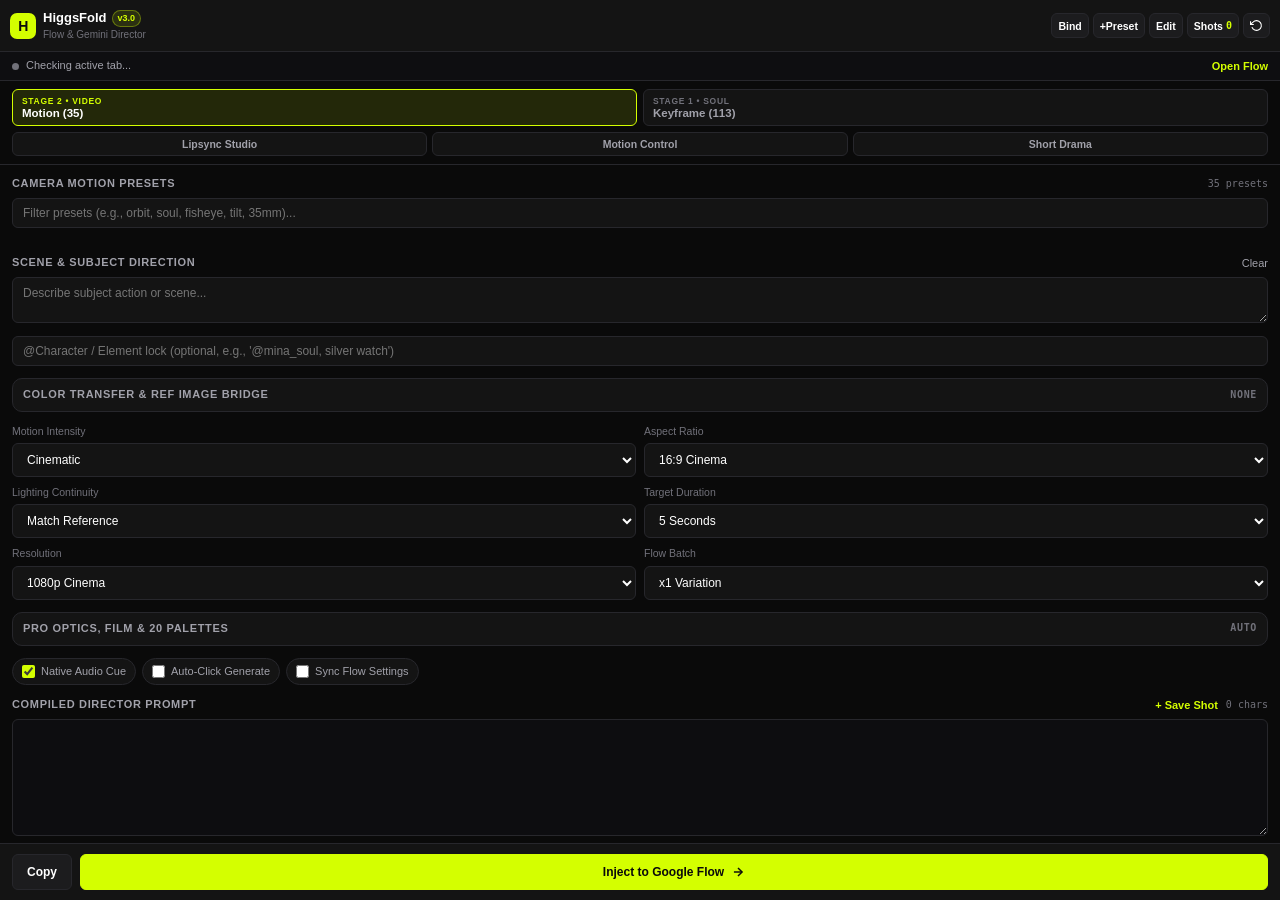
==== sidepanel/index.html @ 732e5f96 "feat: HiggsFold v3.0 (113 Soul presets, 35 camera moves, 20 palettes, Lipsync, Motion Control, Short" ====
<!DOCTYPE html>
<html lang="en">
<head>
  <meta charset="UTF-8" />
  <meta name="viewport" content="width=device-width, initial-scale=1.0" />
  <title>HiggsFold Studio v3.0</title>
  <link rel="stylesheet" href="styles.css" />
</head>
<body>
  <div class="app-shell">
    <!-- Top Header -->
    <header class="studio-header">
      <div class="brand">
        <div class="brand-mark" aria-hidden="true">H</div>
        <div class="brand-text">
          <h1>HiggsFold <span class="version-pill">v3.0</span></h1>
          <p class="subtitle">Flow &amp; Gemini Director</p>
        </div>
      </div>
      <div class="header-actions">
        <button id="btn-picker" class="icon-btn" type="button" title="Bind DOM Target (Click input &amp; button on active page)">
          <span>Bind</span>
        </button>
        <button id="btn-custom-preset" class="icon-btn" type="button" title="Custom Preset Builder &amp; JSON Import/Export">
          <span>+Preset</span>
        </button>
        <button id="btn-editing-room" class="icon-btn" type="button" title="Editing Room (Timeline Preview &amp; WebM Export)">
          <span>Edit</span>
        </button>
        <button id="btn-storyboard" class="icon-btn" type="button" title="Storyboard Shot List">
          <span>Shots</span>
          <span id="shot-count" class="count-pill">0</span>
        </button>
        <button id="btn-history" class="icon-btn" type="button" title="Prompt History">
          <svg width="13" height="13" viewBox="0 0 24 24" fill="none" stroke="currentColor" stroke-width="2">
            <polyline points="1 4 1 10 7 10"></polyline>
            <path d="M3.51 15a9 9 0 1 0 2.13-9.36L1 10"></path>
          </svg>
        </button>
      </div>
    </header>

    <!-- Connection Status Bar -->
    <div id="tab-status" class="status-bar status-idle">
      <span class="status-dot"></span>
      <span id="status-text">Checking active tab...</span>
      <div class="status-actions">
        <button id="btn-sync-flow" class="pill-btn hidden" type="button" title="Sync Mode, Aspect Ratio &amp; Batch to Google Flow Settings">Sync Flow</button>
        <button id="btn-open-flow" class="link-btn" type="button">Open Flow</button>
      </div>
    </div>

    <!-- 5-Mode Higgsfield Studio Switcher -->
    <nav class="studio-nav" role="tablist" aria-label="Studio Modes">
      <div class="stage-tabs">
        <button class="stage-tab active" data-stage="stage2" role="tab" aria-selected="true" type="button">
          <span class="stage-kicker">STAGE 2 • VIDEO</span>
          <span class="stage-name">Motion (35)</span>
        </button>
        <button class="stage-tab" data-stage="stage1" role="tab" aria-selected="false" type="button">
          <span class="stage-kicker">STAGE 1 • SOUL</span>
          <span class="stage-name">Keyframe (113)</span>
        </button>
      </div>
      <div class="studio-subtabs">
        <button class="sub-tab" data-stage="lipsync" role="tab" aria-selected="false" type="button">Lipsync Studio</button>
        <button class="sub-tab" data-stage="motion_control" role="tab" aria-selected="false" type="button">Motion Control</button>
        <button class="sub-tab" data-stage="drama" role="tab" aria-selected="false" type="button">Short Drama</button>
      </div>
    </nav>

    <!-- Main Scrollable Studio Workspace -->
    <main class="workspace">
      <!-- Preset Library (Stage 1 & Stage 2) -->
      <section id="preset-library-section" class="panel-section">
        <div class="section-header">
          <h2 id="preset-heading">Camera Motion Presets</h2>
          <div class="section-tools">
            <button id="btn-toggle-sequence" class="mini-toggle hidden" type="button" title="Chain up to 3 camera moves in order">
              Multi-Move: OFF
            </button>
            <span id="preset-count" class="meta-badge">35 presets</span>
          </div>
        </div>

        <div class="filter-toolbar">
          <input
            id="preset-search"
            type="search"
            class="search-input"
            placeholder="Filter presets (e.g., orbit, soul, fisheye, tilt, 35mm)..."
          />
          <div id="category-pills" class="category-pills" role="group" aria-label="Preset categories"></div>
        </div>

        <div id="sequence-bar" class="sequence-bar hidden">
          <div class="sequence-head">
            <span>Ordered Camera Chain (max 3):</span>
            <button id="btn-clear-sequence" class="text-btn" type="button">Reset</button>
          </div>
          <div id="sequence-chips" class="sequence-chips"></div>
        </div>

        <div id="preset-grid" class="preset-grid"></div>
      </section>

      <!-- Lipsync Studio Panel -->
      <section id="lipsync-panel" class="panel-section studio-card hidden">
        <div class="section-header">
          <h2>Lipsync Studio (Omni 1.2 Flash)</h2>
          <span class="meta-badge">Audio-Sync</span>
        </div>
        <div class="form-row">
          <label for="lipsync-dialogue">Spoken Dialogue / Script</label>
          <textarea
            id="lipsync-dialogue"
            rows="2"
            placeholder="Exact dialogue line (e.g., 'Selamat malam, ini baru permulaan.')..."
          ></textarea>
        </div>
        <div class="controls-grid">
          <div class="control-item">
            <label for="select-lipsync-emotion">Emotion</label>
            <select id="select-lipsync-emotion"></select>
          </div>
          <div class="control-item">
            <label for="select-lipsync-framing">Framing</label>
            <select id="select-lipsync-framing"></select>
          </div>
          <div class="control-item">
            <label for="select-lipsync-voice">Voice &amp; Accent</label>
            <select id="select-lipsync-voice"></select>
          </div>
          <div class="control-item">
            <label for="lipsync-ambience">Ambience</label>
            <input id="lipsync-ambience" type="text" class="compact-input" placeholder="e.g., soft rain outside" />
          </div>
        </div>
      </section>

      <!-- Motion Control Studio Panel -->
      <section id="motion-control-panel" class="panel-section studio-card hidden">
        <div class="section-header">
          <h2>Motion Control Transfer</h2>
          <span class="meta-badge">Ref Video</span>
        </div>
        <div class="form-row">
          <label for="input-motion-video">Reference Motion Video (Optional Local Preview)</label>
          <div class="inline-row">
            <label for="input-motion-video" class="btn-secondary compact-btn file-label">Load .mp4/.webm</label>
            <input id="input-motion-video" type="file" accept="video/*" class="hidden" />
            <span id="motion-video-meta" class="meta-badge">No video loaded</span>
          </div>
          <video id="motion-video-preview" class="motion-ref-video hidden" controls muted playsinline></video>
        </div>
        <div class="form-row">
          <label for="motion-ref-desc">Choreography / Motion to Copy</label>
          <textarea
            id="motion-ref-desc"
            rows="2"
            placeholder="Describe body movement from reference video (e.g., 'Subject walks forward, spins jacket, looks sharply at camera')..."
          ></textarea>
        </div>
        <div class="controls-grid">
          <div class="control-item">
            <label for="select-motion-mode">Scene Control</label>
            <select id="select-motion-mode"></select>
          </div>
          <div class="control-item">
            <label for="select-motion-cam">Camera Sync</label>
            <select id="select-motion-cam"></select>
          </div>
        </div>
      </section>

      <!-- Short Drama Multi-Shot Generator Panel -->
      <section id="drama-panel" class="panel-section studio-card hidden">
        <div class="section-header">
          <h2>Short Drama Storyboard Builder</h2>
          <span class="meta-badge">Multi-Shot</span>
        </div>
        <div class="form-row">
          <label for="drama-premise">Story Premise / Scene Beat</label>
          <textarea
            id="drama-premise"
            rows="2"
            placeholder="e.g., 'Two rivals meet on a foggy Jakarta rooftop during midnight rain to exchange a drive'..."
          ></textarea>
        </div>
        <div class="controls-grid">
          <div class="control-item">
            <label for="drama-cast">Cast / @Characters</label>
            <input id="drama-cast" type="text" class="compact-input" placeholder="@aria_noir, @kenji" />
          </div>
          <div class="control-item">
            <label for="select-drama-shots">Shot Count</label>
            <select id="select-drama-shots">
              <option value="3">3 Shots + Keyframe</option>
              <option value="4" selected>4 Shots + Keyframe</option>
              <option value="6">6 Shots + Keyframe</option>
              <option value="8">8 Shots + Keyframe</option>
            </select>
          </div>
        </div>
        <button id="btn-generate-drama" type="button" class="btn-primary full-width">
          Generate Full Short Drama Storyboard
        </button>
      </section>

      <!-- Scene / Subject Input + @Element Lock -->
      <section id="subject-section" class="panel-section">
        <div class="section-header">
          <label for="subject-input">Scene &amp; Subject Direction</label>
          <button id="btn-clear-input" class="text-btn" type="button">Clear</button>
        </div>
        <textarea
          id="subject-input"
          rows="2"
          placeholder="Describe subject action or scene..."
        ></textarea>
        <div class="element-row">
          <label for="character-lock" class="sr-only">Character / @Element Lock</label>
          <input
            id="character-lock"
            type="text"
            class="compact-input"
            placeholder="@Character / Element lock (optional, e.g., '@mina_soul, silver watch')"
          />
        </div>
      </section>

      <!-- Color Transfer & Reference Image Bridge -->
      <details id="color-transfer-panel" class="panel-section accordion">
        <summary class="accordion-summary">
          <span>Color Transfer &amp; Ref Image Bridge</span>
          <span id="ct-badge" class="meta-badge">None</span>
        </summary>
        <div class="accordion-body">
          <div class="inline-row">
            <label for="input-ref-image" class="btn-secondary compact-btn file-label">Load Ref Image</label>
            <input id="input-ref-image" type="file" accept="image/*" class="hidden" />
            <button id="btn-send-ref-image" class="pill-btn hidden" type="button">Send Ref to Flow</button>
            <button id="btn-clear-ref-image" class="text-btn danger hidden" type="button">Clear</button>
          </div>
          <div id="ct-preview-wrap" class="ct-preview-wrap hidden">
            <img id="ct-thumb" class="ct-thumb" alt="Color transfer reference" />
            <div class="ct-info">
              <div id="ct-swatches" class="ct-swatches"></div>
              <div id="ct-summary" class="ct-summary"></div>
            </div>
          </div>
        </div>
      </details>

      <!-- Fine-Tuning Controls -->
      <section class="panel-section controls-grid">
        <div class="control-item" id="control-intensity">
          <label for="select-intensity">Motion Intensity</label>
          <select id="select-intensity">
            <option value="subtle">Subtle</option>
            <option value="cinematic" selected>Cinematic</option>
            <option value="aggressive">Aggressive</option>
          </select>
        </div>

        <div class="control-item" id="control-aspect">
          <label for="select-aspect">Aspect Ratio</label>
          <select id="select-aspect">
            <option value="16:9">16:9 Cinema</option>
            <option value="9:16">9:16 Reels / Shorts</option>
            <option value="1:1">1:1 Square</option>
            <option value="4:3">4:3 Classic</option>
            <option value="3:4">3:4 Portrait</option>
            <option value="2.39:1">2.39:1 Anamorphic</option>
          </select>
        </div>

        <div class="control-item" id="control-lighting">
          <label for="select-lighting">Lighting Continuity</label>
          <select id="select-lighting"></select>
        </div>

        <div class="control-item" id="control-duration">
          <label for="select-duration">Target Duration</label>
          <select id="select-duration">
            <option value="5s" selected>5 Seconds</option>
            <option value="8s">8 Seconds</option>
            <option value="12s">12 Seconds</option>
            <option value="15s">15 Seconds (Max)</option>
          </select>
        </div>

        <div class="control-item" id="control-resolution">
          <label for="select-resolution">Resolution</label>
          <select id="select-resolution">
            <option value="720p">720p HD</option>
            <option value="1080p" selected>1080p Cinema</option>
            <option value="2k">2K Keyframe</option>
            <option value="4k">4K Master</option>
          </select>
        </div>

        <div class="control-item" id="control-batch">
          <label for="select-batch">Flow Batch</label>
          <select id="select-batch">
            <option value="1" selected>x1 Variation</option>
            <option value="2">x2 Variations</option>
            <option value="3">x3 Variations</option>
            <option value="4">x4 Variations</option>
          </select>
        </div>
      </section>

      <!-- Collapsible Pro Optics & Film Setup (Cinema Studio 4.0) -->
      <details id="optics-panel" class="panel-section accordion">
        <summary class="accordion-summary">
          <span>Pro Optics, Film &amp; 20 Palettes</span>
          <span id="optics-summary-badge" class="meta-badge">Auto</span>
        </summary>
        <div class="accordion-body">
          <div class="controls-grid">
            <div class="control-item">
              <label for="select-camera">Camera Body</label>
              <select id="select-camera"></select>
            </div>
            <div class="control-item">
              <label for="select-lens">Lens Glass</label>
              <select id="select-lens"></select>
            </div>
            <div class="control-item">
              <label for="select-aperture">Aperture</label>
              <select id="select-aperture"></select>
            </div>
            <div class="control-item">
              <label for="select-palette">Color Palette (20)</label>
              <select id="select-palette"></select>
            </div>
            <div class="control-item">
              <label for="select-genre">Film Genre</label>
              <select id="select-genre"></select>
            </div>
            <div class="control-item">
              <label for="select-era">Film Era</label>
              <select id="select-era"></select>
            </div>
          </div>
          <div id="palette-swatch-bar" class="ct-swatches"></div>
          <div class="accordion-footer">
            <button id="btn-reset-optics" class="text-btn" type="button">Reset Optics to Auto</button>
          </div>
        </div>
      </details>

      <!-- Toggles -->
      <section class="panel-section toggles-row">
        <label class="toggle-chip" id="toggle-audio-wrap">
          <input type="checkbox" id="chk-audio" checked />
          <span>Native Audio Cue</span>
        </label>
        <label class="toggle-chip">
          <input type="checkbox" id="chk-autosubmit" />
          <span>Auto-Click Generate</span>
        </label>
        <label class="toggle-chip" id="toggle-autosync-wrap">
          <input type="checkbox" id="chk-autosync" />
          <span>Sync Flow Settings</span>
        </label>
      </section>

      <!-- Live Compiled Prompt Preview -->
      <section class="panel-section">
        <div class="section-header">
          <h2>Compiled Director Prompt</h2>
          <div class="section-tools">
            <button id="btn-save-shot" class="text-btn accent-link" type="button">+ Save Shot</button>
            <button id="btn-reset-compiled" class="text-btn hidden" type="button">Recompile</button>
            <span class="meta-badge" id="char-count">0 chars</span>
          </div>
        </div>
        <textarea id="compiled-preview" class="compiled-box" rows="6"></textarea>
      </section>
    </main>

    <!-- Sticky Action Footer -->
    <footer class="action-footer">
      <button id="btn-copy" class="btn-secondary" type="button" title="Copy prompt (Ctrl+Shift+C)">Copy</button>
      <button id="btn-inject" class="btn-primary" type="button" title="Inject prompt to active tab (Ctrl+Enter)">
        <span id="btn-inject-label">Inject to Google Flow</span>
        <svg width="14" height="14" viewBox="0 0 24 24" fill="none" stroke="currentColor" stroke-width="2.5">
          <line x1="5" y1="12" x2="19" y2="12"></line>
          <polyline points="12 5 19 12 12 19"></polyline>
        </svg>
      </button>
    </footer>

    <!-- History Drawer -->
    <aside id="history-drawer" class="drawer hidden" aria-label="Recent Generations">
      <div class="drawer-header">
        <h3>Recent Generations</h3>
        <div class="drawer-actions">
          <button id="btn-clear-history" class="text-btn danger" type="button">Clear All</button>
          <button id="btn-close-history" class="icon-btn" type="button">✕</button>
        </div>
      </div>
      <div id="history-list" class="history-list"></div>
    </aside>

    <!-- Storyboard / Shot List Drawer -->
    <aside id="storyboard-drawer" class="drawer hidden" aria-label="Storyboard Shot List">
      <div class="drawer-header">
        <h3>Storyboard Shot List</h3>
        <div class="drawer-actions">
          <button id="btn-copy-storyboard" class="text-btn accent-link" type="button">Copy Script</button>
          <button id="btn-clear-storyboard" class="text-btn danger" type="button">Clear</button>
          <button id="btn-close-storyboard" class="icon-btn" type="button">✕</button>
        </div>
      </div>
      <div id="storyboard-list" class="history-list"></div>
    </aside>

    <!-- Editing Room Drawer -->
    <aside id="editing-drawer" class="drawer hidden" aria-label="Editing Room">
      <div class="drawer-header">
        <h3>Editing Room <span id="edit-clip-count" class="meta-badge">0 clips</span></h3>
        <div class="drawer-actions">
          <button id="btn-clear-edit" class="text-btn danger" type="button">Clear</button>
          <button id="btn-close-edit" class="icon-btn" type="button">✕</button>
        </div>
      </div>
      <div class="drawer-body">
        <canvas id="edit-canvas" width="640" height="360" class="edit-canvas"></canvas>
        <div class="edit-toolbar">
          <label for="input-edit-clips" class="btn-secondary compact-btn file-label">+ Add Clips</label>
          <input id="input-edit-clips" type="file" accept="video/*,image/*" multiple class="hidden" />
          <button id="btn-play-edit" class="btn-secondary compact-btn" type="button">Play Edit</button>
          <button id="btn-export-edit" class="btn-primary compact-btn" type="button">Export .webm</button>
        </div>
        <div id="edit-clip-list" class="edit-clip-list"></div>
      </div>
    </aside>

    <!-- Custom Preset Builder Drawer -->
    <aside id="custom-preset-drawer" class="drawer hidden" aria-label="Custom Preset Builder">
      <div class="drawer-header">
        <h3 id="custom-drawer-title">Custom Preset Builder</h3>
        <div class="drawer-actions">
          <button id="btn-close-custom" class="icon-btn" type="button">✕</button>
        </div>
      </div>
      <div class="drawer-body">
        <form id="custom-preset-form" class="custom-form">
          <div class="form-row">
            <label for="cp-stage">Target Pipeline Stage</label>
            <select id="cp-stage">
              <option value="stage2">Stage 2 — Camera Motion (Omni Flash)</option>
              <option value="stage1">Stage 1 — Keyframe / Soul (Nano Banana)</option>
            </select>
          </div>
          <div class="controls-grid">
            <div class="form-row">
              <label for="cp-name">Preset Name *</label>
              <input id="cp-name" type="text" class="compact-input" placeholder="e.g., Tokyo Drift Whip" required />
            </div>
            <div class="form-row">
              <label for="cp-badge">Badge (max 12)</label>
              <input id="cp-badge" type="text" class="compact-input" placeholder="CUSTOM" maxlength="12" />
            </div>
          </div>

          <div id="cp-stage2-fields" class="custom-stage-fields">
            <div class="controls-grid">
              <div class="form-row">
                <label for="cp-s2-category">Category</label>
                <select id="cp-s2-category">
                  <option value="Dynamic">Dynamic</option>
                  <option value="Orbit">Orbit</option>
                  <option value="Aerial">Aerial</option>
                  <option value="Tracking">Tracking</option>
                  <option value="Classic">Classic</option>
                  <option value="Optical">Optical</option>
                  <option value="Handheld">Handheld</option>
                </select>
              </div>
              <div class="form-row">
                <label for="cp-s2-duration">Default Duration</label>
                <select id="cp-s2-duration">
                  <option value="5s">5s</option>
                  <option value="8s">8s</option>
                  <option value="12s">12s</option>
                  <option value="15s">15s</option>
                </select>
              </div>
            </div>
            <div class="form-row">
              <label for="cp-s2-trajectory">Camera Trajectory *</label>
              <textarea id="cp-s2-trajectory" rows="3" placeholder="Describe camera path, angle, and pacing..."></textarea>
            </div>
            <div class="form-row">
              <label for="cp-s2-physics">Physics &amp; Optics Notes</label>
              <input id="cp-s2-physics" type="text" class="compact-input" placeholder="e.g., Strong foreground parallax, crisp shutter blur..." />
            </div>
            <div class="form-row">
              <label for="cp-s2-audio">Native Audio Cue</label>
              <input id="cp-s2-audio" type="text" class="compact-input" placeholder="e.g., Deep tire screech fading into neon rain..." />
            </div>
          </div>

          <div id="cp-stage1-fields" class="custom-stage-fields hidden">
            <div class="controls-grid">
              <div class="form-row">
                <label for="cp-s1-category">Category</label>
                <select id="cp-s1-category">
                  <option value="Cinema">Cinema</option>
                  <option value="TikTok Core">TikTok Core</option>
                  <option value="Instagram Aesthetics">Instagram Aesthetics</option>
                  <option value="Camera Presets">Camera Presets</option>
                  <option value="Beauty">Beauty</option>
                  <option value="Mood">Mood</option>
                  <option value="Surreal">Surreal</option>
                  <option value="Graphic Art">Graphic Art</option>
                </select>
              </div>
              <div class="form-row">
                <label for="cp-s1-tag">Style Tag</label>
                <input id="cp-s1-tag" type="text" class="compact-input" placeholder="e.g., Film / Lookbook" />
              </div>
            </div>
            <div class="form-row">
              <label for="cp-s1-lens">Camera &amp; Lens Spec *</label>
              <textarea id="cp-s1-lens" rows="2" placeholder="e.g., 50mm Cooke Panchro prime at f/2.0, subtle halation..."></textarea>
            </div>
            <div class="form-row">
              <label for="cp-s1-lighting">Lighting Spec</label>
              <input id="cp-s1-lighting" type="text" class="compact-input" placeholder="e.g., Soft tungsten rim against cool dusk fill..." />
            </div>
            <div class="form-row">
              <label for="cp-s1-soul">Identity / Soul Lock Rule</label>
              <input id="cp-s1-soul" type="text" class="compact-input" placeholder="Preserve exact face, hair, and outfit..." />
            </div>
          </div>

          <button type="submit" class="btn-primary full-width">Save Custom Preset</button>
        </form>

        <div class="pack-io-box">
          <h4>Preset Pack Backup (JSON)</h4>
          <div class="pack-io-actions">
            <button id="btn-export-presets" class="btn-secondary" type="button">Export JSON</button>
            <label class="btn-secondary file-label" for="input-import-presets">Import JSON</label>
            <input id="input-import-presets" type="file" accept="application/json,.json" class="hidden" />
          </div>
        </div>
      </div>
    </aside>

    <!-- Selector Binding Status Banner -->
    <div id="picker-banner" class="picker-banner hidden">
      <div class="picker-info">
        <strong>UI Binding Mode Active</strong>
        <span id="picker-step-text">Step 1/2: Click the prompt box on the active page.</span>
      </div>
      <div class="picker-actions">
        <button id="btn-reset-selectors" class="text-btn" type="button">Reset Defaults</button>
        <button id="btn-cancel-picker" class="text-btn danger" type="button">Cancel</button>
      </div>
    </div>

    <!-- Toast Notification -->
    <div id="toast" class="toast hidden" role="status" aria-live="polite"></div>
  </div>

  <script type="module" src="app.js"></script>
</body>
</html>
---- sidepanel/styles.css ----
/* HiggsFold Studio v3.0 — Dark Cinema Studio UI (Higgsfield-aligned palette) */
:root {
  --bg-root: #0a0a0a;
  --bg-surface: #141414;
  --bg-elevated: #1c1c1e;
  --bg-hover: #252529;
  --border: #27272c;
  --border-active: #d4ff00;
  --text-primary: #ffffff;
  --text-secondary: #a1a1aa;
  --text-muted: #71717a;
  --accent: #d4ff00;
  --accent-dim: rgba(212, 255, 0, 0.12);
  --danger: #ff4d4f;
  --success: #22c55e;
  --radius-sm: 6px;
  --radius-md: 10px;
  --font-sans: "Inter", -apple-system, BlinkMacSystemFont, "Segoe UI", Roboto, sans-serif;
  --font-mono: "JetBrains Mono", ui-monospace, SFMono-Regular, Menlo, monospace;
}

* {
  box-sizing: border-box;
  margin: 0;
  padding: 0;
}

.sr-only {
  position: absolute;
  width: 1px;
  height: 1px;
  overflow: hidden;
  clip: rect(0, 0, 0, 0);
  white-space: nowrap;
}

body {
  background: var(--bg-root);
  color: var(--text-primary);
  font-family: var(--font-sans);
  font-size: 13px;
  line-height: 1.45;
  overflow: hidden;
}

.app-shell {
  display: flex;
  flex-direction: column;
  height: 100vh;
  position: relative;
}

/* Header */
.studio-header {
  display: flex;
  align-items: center;
  justify-content: space-between;
  padding: 9px 10px;
  border-bottom: 1px solid var(--border);
  background: var(--bg-surface);
  gap: 6px;
}

.brand {
  display: flex;
  align-items: center;
  gap: 7px;
  min-width: 0;
  flex: 1;
}

.brand-text {
  min-width: 0;
  overflow: hidden;
}

.brand-mark {
  width: 26px;
  height: 26px;
  border-radius: 7px;
  background: var(--accent);
  color: #0a0a0a;
  font-weight: 800;
  font-size: 14px;
  display: grid;
  place-items: center;
  letter-spacing: -0.04em;
  flex-shrink: 0;
}

.brand h1 {
  font-size: 13px;
  font-weight: 700;
  display: flex;
  align-items: center;
  gap: 5px;
  white-space: nowrap;
}

.version-pill {
  font-size: 9px;
  font-weight: 700;
  padding: 1px 5px;
  border-radius: 99px;
  background: var(--accent-dim);
  border: 1px solid rgba(212, 255, 0, 0.35);
  color: var(--accent);
}

.subtitle {
  font-size: 10px;
  color: var(--text-muted);
  white-space: nowrap;
  overflow: hidden;
  text-overflow: ellipsis;
}

.header-actions {
  display: flex;
  gap: 4px;
  flex-shrink: 0;
}

.icon-btn {
  display: inline-flex;
  align-items: center;
  gap: 3px;
  background: var(--bg-elevated);
  border: 1px solid var(--border);
  color: var(--text-primary);
  padding: 5px 6px;
  border-radius: var(--radius-sm);
  font-size: 10.5px;
  font-weight: 600;
  cursor: pointer;
  transition: border-color 0.15s ease, background 0.15s ease;
}

.icon-btn:hover {
  border-color: var(--text-muted);
  background: var(--bg-hover);
}

.count-pill {
  font-family: var(--font-mono);
  font-size: 10px;
  font-weight: 700;
  color: var(--accent);
}

/* Status Bar */
.status-bar {
  display: flex;
  align-items: center;
  gap: 7px;
  padding: 6px 12px;
  font-size: 11px;
  background: #0e0e11;
  border-bottom: 1px solid var(--border);
  color: var(--text-secondary);
}

.status-dot {
  width: 7px;
  height: 7px;
  border-radius: 50%;
  background: var(--text-muted);
  flex-shrink: 0;
}

.status-connected .status-dot {
  background: var(--success);
  box-shadow: 0 0 8px rgba(34, 197, 94, 0.7);
}

.status-warning .status-dot {
  background: #f59e0b;
}

.status-actions {
  margin-left: auto;
  display: flex;
  align-items: center;
  gap: 8px;
}

.pill-btn {
  background: var(--accent-dim);
  border: 1px solid rgba(212, 255, 0, 0.4);
  color: var(--accent);
  border-radius: 99px;
  padding: 2px 8px;
  font-size: 10px;
  font-weight: 700;
  cursor: pointer;
}

.pill-btn:hover {
  background: var(--accent);
  color: #0a0a0a;
}

.link-btn {
  background: none;
  border: none;
  color: var(--accent);
  font-size: 11px;
  font-weight: 600;
  cursor: pointer;
}

.link-btn:hover {
  text-decoration: underline;
}

/* 5-Mode Studio Nav */
.studio-nav {
  padding: 8px 12px;
  border-bottom: 1px solid var(--border);
  background: var(--bg-root);
  display: flex;
  flex-direction: column;
  gap: 6px;
}

.stage-tabs {
  display: grid;
  grid-template-columns: 1fr 1fr;
  gap: 6px;
}

.stage-tab {
  display: flex;
  flex-direction: column;
  align-items: flex-start;
  gap: 1px;
  padding: 6px 9px;
  background: var(--bg-surface);
  border: 1px solid var(--border);
  border-radius: var(--radius-sm);
  color: var(--text-secondary);
  cursor: pointer;
  text-align: left;
  transition: all 0.15s ease;
}

.stage-tab:hover {
  border-color: var(--text-muted);
}

.stage-tab.active {
  background: var(--accent-dim);
  border-color: var(--accent);
  color: var(--text-primary);
}

.stage-kicker {
  font-size: 8.5px;
  font-weight: 700;
  letter-spacing: 0.08em;
  color: var(--text-muted);
}

.stage-tab.active .stage-kicker {
  color: var(--accent);
}

.stage-name {
  font-size: 11.5px;
  font-weight: 600;
}

.studio-subtabs {
  display: grid;
  grid-template-columns: repeat(3, 1fr);
  gap: 5px;
}

.sub-tab {
  padding: 5px 6px;
  border-radius: var(--radius-sm);
  background: var(--bg-surface);
  border: 1px solid var(--border);
  color: var(--text-secondary);
  font-size: 10.5px;
  font-weight: 600;
  cursor: pointer;
  text-align: center;
  transition: all 0.15s ease;
}

.sub-tab:hover {
  border-color: var(--text-muted);
}

.sub-tab.active {
  background: var(--accent-dim);
  border-color: var(--accent);
  color: var(--accent);
}

/* Workspace */
.workspace {
  flex: 1;
  overflow-y: auto;
  padding: 11px 12px 20px;
  display: flex;
  flex-direction: column;
  gap: 12px;
}

.workspace::-webkit-scrollbar {
  width: 6px;
}

.workspace::-webkit-scrollbar-thumb {
  background: var(--border);
  border-radius: 3px;
}

.studio-card {
  background: var(--bg-surface);
  border: 1px solid var(--border);
  border-radius: var(--radius-md);
  padding: 10px;
  display: flex;
  flex-direction: column;
  gap: 9px;
}

.section-header {
  display: flex;
  align-items: center;
  justify-content: space-between;
  margin-bottom: 6px;
  gap: 6px;
}

.studio-card .section-header {
  margin-bottom: 0;
}

.section-header h2,
.section-header label {
  font-size: 11px;
  font-weight: 600;
  text-transform: uppercase;
  letter-spacing: 0.06em;
  color: var(--text-secondary);
}

.section-tools {
  display: flex;
  align-items: center;
  gap: 8px;
}

.meta-badge {
  font-size: 10px;
  color: var(--text-muted);
  font-family: var(--font-mono);
}

.mini-toggle {
  font-size: 10px;
  font-weight: 700;
  padding: 2px 7px;
  border-radius: 99px;
  background: var(--bg-elevated);
  border: 1px solid var(--border);
  color: var(--text-secondary);
  cursor: pointer;
}

.mini-toggle.active {
  background: var(--accent-dim);
  border-color: var(--accent);
  color: var(--accent);
}

/* Search & Category Filters */
.filter-toolbar {
  display: flex;
  flex-direction: column;
  gap: 7px;
  margin-bottom: 8px;
}

.search-input,
.compact-input {
  width: 100%;
  background: var(--bg-surface);
  border: 1px solid var(--border);
  border-radius: var(--radius-sm);
  color: var(--text-primary);
  font-family: var(--font-sans);
  font-size: 12px;
  padding: 7px 10px;
  outline: none;
  transition: border-color 0.15s ease;
}

.search-input:focus,
.compact-input:focus {
  border-color: var(--accent);
}

.category-pills {
  display: flex;
  flex-wrap: wrap;
  gap: 5px;
}

.category-pill {
  flex-shrink: 0;
  background: var(--bg-surface);
  border: 1px solid var(--border);
  color: var(--text-secondary);
  border-radius: 99px;
  padding: 3px 8px;
  font-size: 10px;
  font-weight: 600;
  cursor: pointer;
}

.category-pill:hover {
  border-color: var(--text-muted);
}

.category-pill.active {
  background: var(--accent);
  border-color: var(--accent);
  color: #0a0a0a;
}

/* Multi-Move Sequence Bar */
.sequence-bar {
  background: var(--bg-surface);
  border: 1px solid rgba(212, 255, 0, 0.35);
  border-radius: var(--radius-sm);
  padding: 7px 9px;
  margin-bottom: 8px;
}

.sequence-head {
  display: flex;
  justify-content: space-between;
  align-items: center;
  font-size: 10.5px;
  color: var(--text-secondary);
  margin-bottom: 5px;
}

.sequence-chips {
  display: flex;
  flex-wrap: wrap;
  gap: 5px;
}

.sequence-chip {
  display: inline-flex;
  align-items: center;
  gap: 5px;
  background: var(--accent-dim);
  border: 1px solid var(--accent);
  color: var(--text-primary);
  border-radius: 99px;
  padding: 2px 8px;
  font-size: 10.5px;
  font-weight: 600;
}

.sequence-chip button {
  background: none;
  border: none;
  color: var(--accent);
  cursor: pointer;
  font-size: 11px;
  font-weight: 700;
  line-height: 1;
}

/* Preset Cards Grid */
.preset-grid {
  display: grid;
  grid-template-columns: repeat(2, 1fr);
  gap: 8px;
  max-height: 295px;
  overflow-y: auto;
  padding-right: 2px;
}

.preset-grid::-webkit-scrollbar {
  width: 5px;
}

.preset-grid::-webkit-scrollbar-thumb {
  background: var(--border);
  border-radius: 3px;
}

.preset-card {
  position: relative;
  border-radius: var(--radius-md);
  border: 1px solid var(--border);
  background: var(--bg-surface);
  overflow: hidden;
  cursor: pointer;
  text-align: left;
  transition: border-color 0.16s ease, transform 0.16s ease;
}

.preset-card:hover {
  border-color: #525260;
  transform: translateY(-1px);
}

.preset-card.selected {
  border-color: var(--accent);
  box-shadow: 0 0 0 1px var(--accent);
}

.preset-stage {
  height: 52px;
  position: relative;
  overflow: hidden;
  background: radial-gradient(circle at 50% 45%, #23232c 0%, #0f0f13 100%);
  border-bottom: 1px solid var(--border);
  display: grid;
  place-items: center;
}

.cam-grid {
  position: absolute;
  inset: 0;
  background-image:
    linear-gradient(to right, rgba(255, 255, 255, 0.04) 1px, transparent 1px),
    linear-gradient(to bottom, rgba(255, 255, 255, 0.04) 1px, transparent 1px);
  background-size: 14px 14px;
}

.cam-subject {
  width: 22px;
  height: 22px;
  border-radius: 5px;
  border: 1.5px solid rgba(255, 255, 255, 0.55);
  background: linear-gradient(135deg, rgba(212, 255, 0, 0.22), rgba(255, 255, 255, 0.06));
  position: relative;
  z-index: 2;
}

.preset-card.selected .cam-subject {
  border-color: var(--accent);
}

.preset-badge {
  position: absolute;
  top: 5px;
  left: 6px;
  z-index: 3;
  font-size: 8.5px;
  font-weight: 700;
  letter-spacing: 0.05em;
  padding: 2px 5px;
  border-radius: 4px;
  background: rgba(10, 10, 10, 0.8);
  border: 1px solid rgba(255, 255, 255, 0.12);
  color: var(--text-secondary);
}

.preset-card.selected .preset-badge {
  background: var(--accent);
  color: #0a0a0a;
  border-color: var(--accent);
}

.preset-corner-btn {
  position: absolute;
  top: 4px;
  right: 5px;
  z-index: 4;
  width: 19px;
  height: 19px;
  border-radius: 4px;
  background: rgba(10, 10, 10, 0.82);
  border: 1px solid rgba(255, 255, 255, 0.16);
  color: var(--text-primary);
  font-size: 11px;
  font-weight: 700;
  display: grid;
  place-items: center;
  cursor: pointer;
}

.preset-corner-btn:hover {
  background: var(--accent);
  color: #0a0a0a;
  border-color: var(--accent);
}

.preset-corner-btn.delete-btn:hover {
  background: var(--danger);
  color: #fff;
  border-color: var(--danger);
}

.preset-meta {
  padding: 7px 9px;
}

.preset-title {
  font-size: 11.5px;
  font-weight: 600;
  color: var(--text-primary);
  white-space: nowrap;
  overflow: hidden;
  text-overflow: ellipsis;
}

.preset-sub {
  font-size: 10px;
  color: var(--text-muted);
  margin-top: 1px;
  white-space: nowrap;
  overflow: hidden;
  text-overflow: ellipsis;
}

/* Hover-to-play CSS Camera Motion Previews */
.preset-card:hover .preview-crash-zoom { animation: animCrashZoom 1.1s cubic-bezier(0.7, 0, 0.2, 1) infinite; }
.preset-card:hover .preview-orbit { animation: animOrbit 1.8s linear infinite; }
.preset-card:hover .preview-fpv { animation: animFpv 1.4s ease-in-out infinite; }
.preset-card:hover .preview-dolly { animation: animDolly 1.8s ease-in-out infinite; }
.preset-card:hover .preview-vertigo { animation: animVertigo 1.8s ease-in-out infinite; }
.preset-card:hover .preview-whip { animation: animWhip 1.1s cubic-bezier(0.85, 0, 0.15, 1) infinite; }
.preset-card:hover .preview-track { animation: animTrack 1.5s ease-in-out infinite; }
.preset-card:hover .preview-handheld { animation: animHandheld 0.9s linear infinite; }
.preset-card:hover .preview-crane { animation: animCrane 1.8s ease-in-out infinite; }
.preset-card:hover .preview-slider { animation: animSlider 1.7s ease-in-out infinite; }
.preset-card:hover .preview-subtle-breath { animation: animDolly 2.2s ease-in-out infinite; }
.preset-card:hover .preview-neon-pulse { animation: animNeon 1.3s ease-in-out infinite; }
.preset-card:hover .preview-shimmer { animation: animSlider 1.6s ease-in-out infinite; }
.preset-card:hover .preview-pan { animation: animSlider 2.1s ease-in-out infinite; }
.preset-card:hover .preview-flash { animation: animFlash 1.2s ease-out infinite; }

@keyframes animCrashZoom {
  0%, 15% { transform: scale(0.75); }
  55%, 80% { transform: scale(1.65); }
  100% { transform: scale(0.75); }
}
@keyframes animOrbit {
  0% { transform: perspective(120px) rotateY(0deg); }
  50% { transform: perspective(120px) rotateY(180deg) scale(1.1); }
  100% { transform: perspective(120px) rotateY(360deg); }
}
@keyframes animFpv {
  0% { transform: translate(-18px, -12px) rotate(-18deg) scale(0.7); }
  50% { transform: translate(6px, 6px) rotate(14deg) scale(1.45); }
  100% { transform: translate(22px, -10px) rotate(-8deg) scale(0.85); }
}
@keyframes animDolly {
  0%, 100% { transform: scale(0.9); }
  50% { transform: scale(1.3); }
}
@keyframes animVertigo {
  0%, 100% { transform: scale(1); box-shadow: 0 0 0 0 rgba(212,255,0,0.1); }
  50% { transform: scale(1.05); box-shadow: 0 0 0 12px rgba(212,255,0,0.16); }
}
@keyframes animWhip {
  0%, 20% { transform: translateX(-28px) skewX(0deg); filter: blur(0px); }
  45% { transform: translateX(6px) skewX(-24deg); filter: blur(2px); }
  60%, 100% { transform: translateX(0px) skewX(0deg); filter: blur(0px); }
}
@keyframes animTrack {
  0%, 100% { transform: translateY(6px) scale(0.95); }
  50% { transform: translateY(-4px) scale(1.25); }
}
@keyframes animHandheld {
  0% { transform: translate(0, 0) rotate(0deg); }
  25% { transform: translate(2px, -2px) rotate(1.5deg); }
  50% { transform: translate(-2px, 1px) rotate(-1.5deg); }
  75% { transform: translate(1px, 2px) rotate(1deg); }
  100% { transform: translate(0, 0) rotate(0deg); }
}
@keyframes animCrane {
  0% { transform: translateY(10px) scale(1.3); }
  100% { transform: translateY(-10px) scale(0.65); }
}
@keyframes animSlider {
  0%, 100% { transform: translateX(-16px); }
  50% { transform: translateX(16px); }
}
@keyframes animNeon {
  0%, 100% { box-shadow: 0 0 6px #22d3ee; }
  50% { box-shadow: 0 0 16px #f43f5e; }
}
@keyframes animFlash {
  0%, 100% { background: rgba(212, 255, 0, 0.2); }
  15% { background: rgba(255, 255, 255, 0.95); }
}

/* Color Transfer & Media */
.inline-row {
  display: flex;
  align-items: center;
  gap: 8px;
  flex-wrap: wrap;
}

.ct-preview-wrap {
  display: flex;
  gap: 9px;
  align-items: center;
  background: #0e0e12;
  border: 1px solid var(--border);
  border-radius: var(--radius-sm);
  padding: 7px;
}

.ct-thumb {
  width: 48px;
  height: 48px;
  border-radius: 5px;
  object-fit: cover;
  border: 1px solid var(--border);
  flex-shrink: 0;
}

.ct-info {
  flex: 1;
  min-width: 0;
  display: flex;
  flex-direction: column;
  gap: 4px;
}

.ct-swatches {
  display: flex;
  gap: 5px;
  flex-wrap: wrap;
  align-items: center;
}

.swatch-chip {
  display: inline-flex;
  align-items: center;
  gap: 4px;
  font-family: var(--font-mono);
  font-size: 9.5px;
  color: var(--text-secondary);
  background: var(--bg-elevated);
  border: 1px solid var(--border);
  border-radius: 4px;
  padding: 2px 5px;
}

.swatch-dot {
  width: 9px;
  height: 9px;
  border-radius: 2px;
  border: 1px solid rgba(255,255,255,0.25);
}

.ct-summary {
  font-size: 10.5px;
  color: var(--text-muted);
}

.motion-ref-video {
  width: 100%;
  max-height: 140px;
  border-radius: var(--radius-sm);
  background: #000;
  border: 1px solid var(--border);
}

/* Inputs & Selects */
textarea, select {
  width: 100%;
  background: var(--bg-surface);
  border: 1px solid var(--border);
  border-radius: var(--radius-sm);
  color: var(--text-primary);
  font-family: var(--font-sans);
  font-size: 12px;
  padding: 8px 10px;
  outline: none;
  transition: border-color 0.15s ease;
}

textarea:focus, select:focus {
  border-color: var(--accent);
}

textarea {
  resize: vertical;
}

.element-row {
  margin-top: 7px;
}

.compiled-box {
  font-family: var(--font-mono);
  font-size: 11px;
  line-height: 1.5;
  color: #d4d4d8;
  background: #0d0d10;
}

.controls-grid {
  display: grid;
  grid-template-columns: 1fr 1fr;
  gap: 8px;
}

.control-item label,
.form-row label {
  display: block;
  font-size: 10.5px;
  color: var(--text-muted);
  margin-bottom: 4px;
}

/* Accordion */
.accordion {
  background: var(--bg-surface);
  border: 1px solid var(--border);
  border-radius: var(--radius-md);
  padding: 8px 10px;
}

.accordion-summary {
  display: flex;
  align-items: center;
  justify-content: space-between;
  cursor: pointer;
  list-style: none;
  font-size: 11px;
  font-weight: 600;
  text-transform: uppercase;
  letter-spacing: 0.06em;
  color: var(--text-secondary);
}

.accordion-summary::-webkit-details-marker {
  display: none;
}

.accordion-body {
  margin-top: 10px;
  display: flex;
  flex-direction: column;
  gap: 8px;
}

.accordion-footer {
  display: flex;
  justify-content: flex-end;
}

.toggles-row {
  display: flex;
  gap: 6px;
  flex-wrap: wrap;
}

.toggle-chip {
  display: inline-flex;
  align-items: center;
  gap: 6px;
  padding: 5px 9px;
  border-radius: 99px;
  background: var(--bg-surface);
  border: 1px solid var(--border);
  font-size: 11px;
  color: var(--text-secondary);
  cursor: pointer;
}

.toggle-chip input {
  accent-color: var(--accent);
}

/* Action Footer */
.action-footer {
  display: grid;
  grid-template-columns: auto 1fr;
  gap: 8px;
  padding: 10px 12px;
  background: var(--bg-surface);
  border-top: 1px solid var(--border);
}

.btn-primary, .btn-secondary {
  border-radius: var(--radius-sm);
  font-size: 12px;
  font-weight: 700;
  padding: 10px 14px;
  cursor: pointer;
  display: inline-flex;
  align-items: center;
  justify-content: center;
  gap: 7px;
  transition: all 0.15s ease;
}

.compact-btn {
  padding: 6px 10px;
  font-size: 11px;
}

.btn-primary {
  background: var(--accent);
  color: #0a0a0a;
  border: 1px solid var(--accent);
}

.btn-primary:hover {
  filter: brightness(1.06);
}

.btn-secondary {
  background: var(--bg-elevated);
  color: var(--text-primary);
  border: 1px solid var(--border);
}

.btn-secondary:hover {
  background: var(--bg-hover);
}

.full-width {
  width: 100%;
}

.text-btn {
  background: none;
  border: none;
  color: var(--text-secondary);
  font-size: 11px;
  cursor: pointer;
}

.text-btn:hover {
  color: var(--text-primary);
}

.text-btn.accent-link {
  color: var(--accent);
  font-weight: 600;
}

.text-btn.danger {
  color: var(--danger);
}

/* Drawers */
.drawer {
  position: absolute;
  inset: 0;
  background: var(--bg-root);
  z-index: 30;
  display: flex;
  flex-direction: column;
}

.drawer.hidden, .hidden {
  display: none !important;
}

.drawer-header {
  display: flex;
  align-items: center;
  justify-content: space-between;
  padding: 11px 12px;
  border-bottom: 1px solid var(--border);
  background: var(--bg-surface);
}

.drawer-actions {
  display: flex;
  align-items: center;
  gap: 10px;
}

.drawer-body {
  flex: 1;
  overflow-y: auto;
  padding: 12px;
  display: flex;
  flex-direction: column;
  gap: 12px;
}

.history-list {
  flex: 1;
  overflow-y: auto;
  padding: 12px;
  display: flex;
  flex-direction: column;
  gap: 8px;
}

.history-item {
  background: var(--bg-surface);
  border: 1px solid var(--border);
  border-radius: var(--radius-sm);
  padding: 9px 10px;
  cursor: pointer;
}

.history-item:hover {
  border-color: var(--accent);
}

.history-top {
  display: flex;
  justify-content: space-between;
  align-items: center;
  gap: 6px;
  font-size: 10.5px;
  color: var(--accent);
  margin-bottom: 4px;
}

.history-prompt {
  font-size: 11.5px;
  color: var(--text-secondary);
  display: -webkit-box;
  -webkit-line-clamp: 3;
  -webkit-box-orient: vertical;
  overflow: hidden;
}

/* Editing Room */
.edit-canvas {
  width: 100%;
  aspect-ratio: 16 / 9;
  background: #050507;
  border: 1px solid var(--border);
  border-radius: var(--radius-sm);
}

.edit-toolbar {
  display: grid;
  grid-template-columns: 1fr 1fr 1fr;
  gap: 6px;
}

.edit-clip-list {
  display: flex;
  flex-direction: column;
  gap: 6px;
}

.edit-clip-row {
  display: flex;
  align-items: center;
  justify-content: space-between;
  background: var(--bg-surface);
  border: 1px solid var(--border);
  border-radius: var(--radius-sm);
  padding: 7px 9px;
  gap: 8px;
}

.edit-clip-meta {
  min-width: 0;
  flex: 1;
}

.edit-clip-title {
  font-size: 11.5px;
  font-weight: 600;
  white-space: nowrap;
  overflow: hidden;
  text-overflow: ellipsis;
}

.edit-clip-sub {
  font-size: 10px;
  color: var(--text-muted);
}

.edit-clip-actions {
  display: flex;
  gap: 8px;
}

.custom-form,
.custom-stage-fields {
  display: flex;
  flex-direction: column;
  gap: 10px;
}

.pack-io-box {
  border-top: 1px solid var(--border);
  padding-top: 12px;
}

.pack-io-box h4 {
  font-size: 11px;
  text-transform: uppercase;
  letter-spacing: 0.05em;
  color: var(--text-secondary);
  margin-bottom: 8px;
}

.pack-io-actions {
  display: grid;
  grid-template-columns: 1fr 1fr;
  gap: 8px;
}

.file-label {
  text-align: center;
}

/* Picker Banner */
.picker-banner {
  position: absolute;
  bottom: 64px;
  left: 12px;
  right: 12px;
  background: #1b220b;
  border: 1px solid var(--accent);
  border-radius: var(--radius-md);
  padding: 10px 12px;
  z-index: 25;
  display: flex;
  flex-direction: column;
  gap: 8px;
  box-shadow: 0 10px 30px rgba(0, 0, 0, 0.6);
}

.picker-info {
  display: flex;
  flex-direction: column;
  gap: 2px;
  font-size: 11.5px;
}

.picker-info strong {
  color: var(--accent);
}

.picker-actions {
  display: flex;
  justify-content: flex-end;
  gap: 12px;
}

/* Toast */
.toast {
  position: absolute;
  bottom: 64px;
  left: 50%;
  transform: translateX(-50%);
  background: #1f1f26;
  border: 1px solid var(--border);
  color: var(--text-primary);
  padding: 7px 14px;
  border-radius: 99px;
  font-size: 11.5px;
  font-weight: 500;
  z-index: 40;
  white-space: nowrap;
  box-shadow: 0 8px 24px rgba(0, 0, 0, 0.5);
}
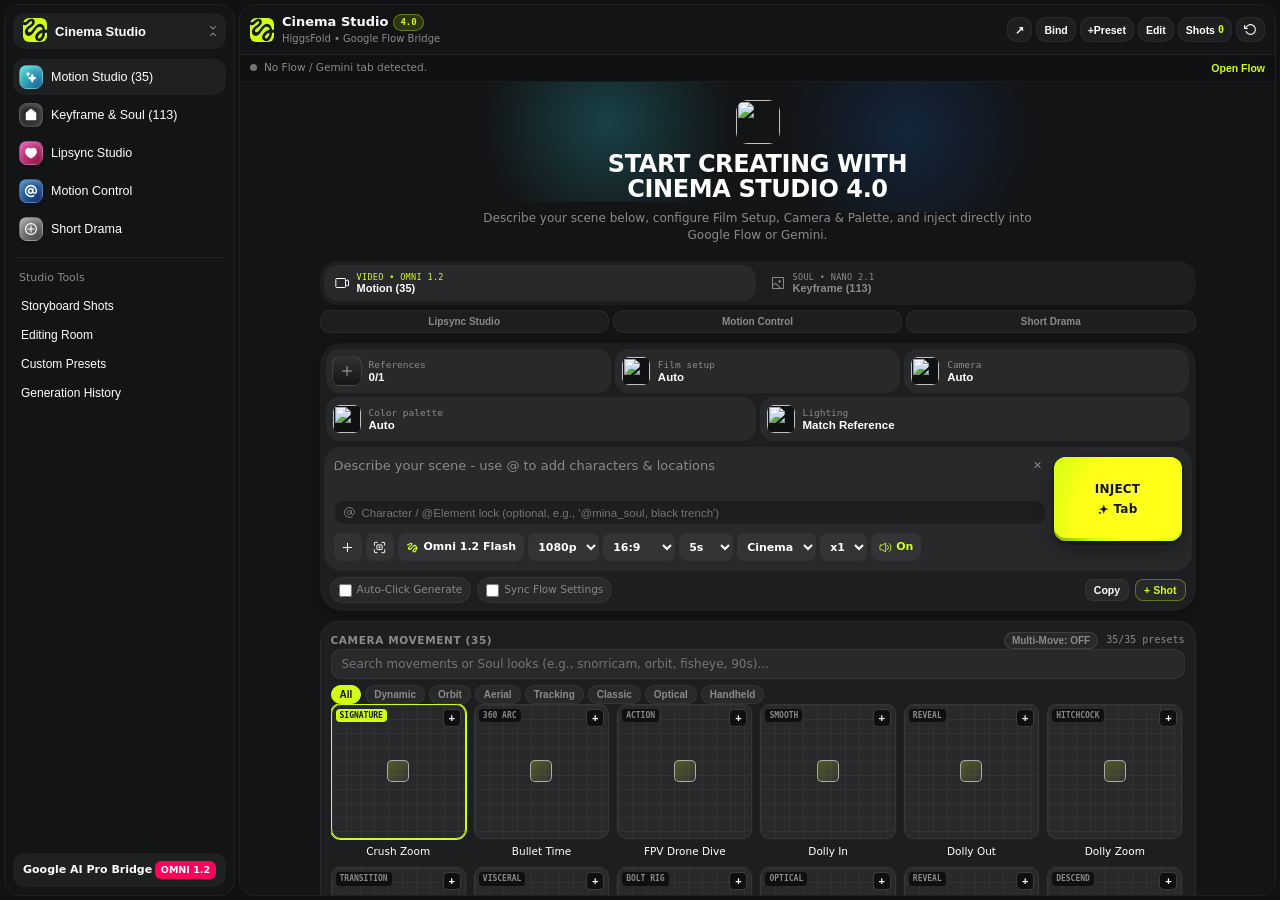
==== commit 9dd0f936: "feat: REA 1:1 Higgsfield Cinema Studio 4.0 UI parity (Side Panel + Full Desktop layout)" ====
--- a/sidepanel/index.html
+++ b/sidepanel/index.html
@@ -3,397 +3,521 @@
 <head>
   <meta charset="UTF-8" />
   <meta name="viewport" content="width=device-width, initial-scale=1.0" />
-  <title>HiggsFold Studio v3.0</title>
+  <title>Cinema Studio 4.0 — HiggsFold AI Director</title>
   <link rel="stylesheet" href="styles.css" />
 </head>
-<body>
-  <div class="app-shell">
-    <!-- Top Header -->
-    <header class="studio-header">
-      <div class="brand">
-        <div class="brand-mark" aria-hidden="true">H</div>
-        <div class="brand-text">
-          <h1>HiggsFold <span class="version-pill">v3.0</span></h1>
-          <p class="subtitle">Flow &amp; Gemini Director</p>
-        </div>
-      </div>
-      <div class="header-actions">
-        <button id="btn-picker" class="icon-btn" type="button" title="Bind DOM Target (Click input &amp; button on active page)">
-          <span>Bind</span>
-        </button>
-        <button id="btn-custom-preset" class="icon-btn" type="button" title="Custom Preset Builder &amp; JSON Import/Export">
-          <span>+Preset</span>
-        </button>
-        <button id="btn-editing-room" class="icon-btn" type="button" title="Editing Room (Timeline Preview &amp; WebM Export)">
-          <span>Edit</span>
-        </button>
-        <button id="btn-storyboard" class="icon-btn" type="button" title="Storyboard Shot List">
-          <span>Shots</span>
-          <span id="shot-count" class="count-pill">0</span>
-        </button>
-        <button id="btn-history" class="icon-btn" type="button" title="Prompt History">
-          <svg width="13" height="13" viewBox="0 0 24 24" fill="none" stroke="currentColor" stroke-width="2">
-            <polyline points="1 4 1 10 7 10"></polyline>
-            <path d="M3.51 15a9 9 0 1 0 2.13-9.36L1 10"></path>
+<body class="antialiased scheme-only-dark">
+  <div id="hf-app" class="hf-shell">
+    <!-- Desktop 1:1 Left Sidebar (visible on >= 880px or ?full=1) -->
+    <aside class="hf-sidebar" aria-label="Cinema Studio Navigation">
+      <div class="hf-sidebar-top">
+        <button id="btn-space-switcher" class="hf-space-btn" type="button">
+          <span class="hf-brand-svg">
+            <svg width="24" height="24" viewBox="4 0 24 24" fill="none" xmlns="http://www.w3.org/2000/svg">
+              <path fill="#D1FE17" d="M4 6a6 6 0 0 1 6-6h12a6 6 0 0 1 6 6v12a6 6 0 0 1-6 6H10a6 6 0 0 1-6-6z"></path>
+              <path fill="#1A1A1A" d="m26.02 11.805-.02-.216c-.18-2.068-1.484-5.958-5.102-5.958-2.685 0-4.713 2.734-6.502 5.145-1.428 1.93-2.666 3.586-4.027 3.586-.362-.04-.828-.225-1.114-.647-.257-.382-.324-.872-.19-1.46.209-.93 1.409-1.793 2.675-2.714.694-.49 1.409-1.01 1.904-1.51 1.428-1.42 2.151-2.449 2.151-4.105s-.885-2.48-1.628-2.832C12.682.389 10.502.8 9.112 2.035c-.209.196-.419.382-.61.558C7.104 3.877 6.163 4.75 4 4.083v2.685c2.865 1.303 5.274-1.186 6.188-2.332.704-.755 1.447-1.196 2-1.196h.028c.248.01.457.108.61.284.247.294.342.637.294 1.02-.104.803-.913 1.744-2.399 2.773-1.742 1.205-4.655 3.223-4.884 5.762-.17 1.822.743 3.645 2.171 4.35 3.332 1.627 5.36-1.176 7.511-4.135 1.647-2.283 3.208-4.449 5.38-4.449 1.95 0 2.674 1.666 2.674 2.715v.205l-.19.04c-4.732.862-7.312 5.428-7.312 7.535s1.733 3.91 3.865 3.91c2.495 0 5.58-2.195 6.074-8.368l.02-.226H28v-2.851zm-2.58 3.165c-.38 3.694-2.218 5.418-3.332 5.418-.505 0-1.21-.43-1.21-1.234 0-.902 1.305-3.636 4.237-4.449l.343-.088z"></path>
+            </svg>
+          </span>
+          <span class="hf-space-title">Cinema Studio</span>
+          <svg width="6" height="10" viewBox="0 0 6 10" fill="none" class="hf-chev">
+            <path d="M5.85 0.80a.44.44 0 0 0 0-.66.49.49 0 0 0-.69 0L3 2.24 0.83.14a.49.49 0 0 0-.69 0 .44.44 0 0 0 0 .66L2.65 3.23a.5.5 0 0 0 .69 0L5.85.80Z" fill="currentColor"></path>
+            <path d="M0.15 9.20a.44.44 0 0 0 0 .66.49.49 0 0 0 .69 0L3 7.76l2.17 2.10a.49.49 0 0 0 .69 0 .44.44 0 0 0 0-.66L3.35 6.77a.5.5 0 0 0-.69 0L0.15 9.20Z" fill="currentColor"></path>
           </svg>
         </button>
       </div>
-    </header>
-
-    <!-- Connection Status Bar -->
-    <div id="tab-status" class="status-bar status-idle">
-      <span class="status-dot"></span>
-      <span id="status-text">Checking active tab...</span>
-      <div class="status-actions">
-        <button id="btn-sync-flow" class="pill-btn hidden" type="button" title="Sync Mode, Aspect Ratio &amp; Batch to Google Flow Settings">Sync Flow</button>
-        <button id="btn-open-flow" class="link-btn" type="button">Open Flow</button>
-      </div>
+
+      <nav class="hf-side-nav">
+        <button class="hf-nav-item active" data-side-nav="stage2" type="button">
+          <span class="hf-nav-badge badge-cyan">
+            <svg viewBox="0 0 18 18" width="14" height="14" fill="none"><path d="M10.56 5.11c.32 0 .61.2.73.5l1.04 2.72c.08.2.24.37.45.45l2.72 1.04c.3.12.5.4.5.73s-.2.61-.5.73l-2.72 1.04c-.2.08-.37.24-.45.45l-1.04 2.72a.78.78 0 0 1-.73.5.78.78 0 0 1-.73-.5l-1.04-2.72a.78.78 0 0 0-.45-.45L5.61 11.29a.78.78 0 0 1-.5-.73c0-.32.2-.61.5-.73l2.72-1.04c.2-.08.37-.24.45-.45l1.04-2.72c.12-.3.4-.5.73-.5ZM5.11 2c.19 0 .36.12.42.29l.54 1.41c.08.2.24.37.45.45l1.41.54c.17.07.29.24.29.42s-.12.36-.29.42l-1.41.54a.68.68 0 0 0-.45.45l-.54 1.41a.45.45 0 0 1-.42.29.45.45 0 0 1-.42-.29l-.54-1.41a.68.68 0 0 0-.45-.45L2.29 5.53A.45.45 0 0 1 2 5.11c0-.19.12-.36.29-.42l1.41-.54a.68.68 0 0 0 .45-.45l.54-1.41A.45.45 0 0 1 5.11 2Z" fill="currentColor"></path></svg>
+          </span>
+          <span>Motion Studio (35)</span>
+        </button>
+        <button class="hf-nav-item" data-side-nav="stage1" type="button">
+          <span class="hf-nav-badge badge-dark">
+            <svg viewBox="0 0 18 18" width="14" height="14" fill="none"><path fill-rule="evenodd" clip-rule="evenodd" d="M9.83 1.27a1.3 1.3 0 0 0-1.66 0L2.73 5.71c-.3.25-.48.62-.48 1.02v7.71c0 .72.59 1.31 1.31 1.31h10.88c.72 0 1.31-.59 1.31-1.31V6.73c0-.4-.18-.77-.48-1.02L9.83 1.27Z" fill="currentColor"></path></svg>
+          </span>
+          <span>Keyframe &amp; Soul (113)</span>
+        </button>
+        <button class="hf-nav-item" data-side-nav="lipsync" type="button">
+          <span class="hf-nav-badge badge-pink">
+            <svg viewBox="0 0 18 18" width="14" height="14" fill="none"><path d="M9 3.25c1-.73 2-.99 3.08-.99 1.12 0 2.23.45 3.06 1.34.84.89 1.36 2.2 1.36 3.86 0 2.49-1.76 4.57-3.46 5.97C11.35 14.84 9.7 15.75 9 15.75c-.7 0-2.35-.91-4.04-2.32C3.26 12.02 1.5 9.94 1.5 7.45c0-1.67.52-2.97 1.36-3.86C3.69 2.7 4.8 2.25 5.92 2.25c1.08 0 2.08.27 3.08 1Z" fill="currentColor"></path></svg>
+          </span>
+          <span>Lipsync Studio</span>
+        </button>
+        <button class="hf-nav-item" data-side-nav="motion_control" type="button">
+          <span class="hf-nav-badge badge-blue">
+            <svg viewBox="0 0 18 18" width="14" height="14" fill="none"><path d="M9 1.1a7.9 7.9 0 1 0 3.74 14.86.95.95 0 0 0-.9-1.67 5.97 5.97 0 1 1 3.13-5.29c0 .6-.16 1.14-.4 1.48-.21.29-.5.47-1.01.42-.86-.08-1.49-.87-1.36-1.73l.4-2.73a.95.95 0 0 0-1.78-.59 3.6 3.6 0 0 0-5.77 2.65 3.6 3.6 0 0 0 3 4.42c1.23.17 2.34-.35 3.1-1.22.56.62 1.34 1.04 2.24 1.12 1.21.11 2.15-.4 2.74-1.21.55-.76.77-1.74.77-2.61A7.9 7.9 0 0 0 9 1.1Zm-.11 5.88c.79.11 1.53 1.01 1.36 2.25-.17 1.23-1.14 1.9-1.93 1.79-.79-.11-1.53-1.01-1.36-2.25.17-1.24 1.13-1.9 1.93-1.79Z" fill="currentColor"></path></svg>
+          </span>
+          <span>Motion Control</span>
+        </button>
+        <button class="hf-nav-item" data-side-nav="drama" type="button">
+          <span class="hf-nav-badge badge-gray">
+            <svg viewBox="0 0 18 18" width="14" height="14" fill="none"><circle cx="9" cy="9" r="7" stroke="currentColor" stroke-width="1.6"></circle><path d="M4.5 9h9M9 4.5v9" stroke="currentColor" stroke-width="1.4"></path></svg>
+          </span>
+          <span>Short Drama</span>
+        </button>
+      </nav>
+
+      <div class="hf-side-section">
+        <div class="hf-side-label">Studio Tools</div>
+        <button id="btn-side-storyboard" class="hf-side-link" type="button">Storyboard Shots</button>
+        <button id="btn-side-editing" class="hf-side-link" type="button">Editing Room</button>
+        <button id="btn-side-custom" class="hf-side-link" type="button">Custom Presets</button>
+        <button id="btn-side-history" class="hf-side-link" type="button">Generation History</button>
+      </div>
+
+      <div class="hf-sidebar-footer">
+        <div class="hf-pro-card">
+          <span>Google AI Pro Bridge</span>
+          <span class="hf-promo-pill">OMNI 1.2</span>
+        </div>
+      </div>
+    </aside>
+
+    <!-- Main Right Workspace -->
+    <div class="hf-main">
+      <!-- Top Studio Header -->
+      <header class="studio-header">
+        <div class="brand">
+          <div class="brand-mark" aria-hidden="true">
+            <svg width="24" height="24" viewBox="4 0 24 24" fill="none" xmlns="http://www.w3.org/2000/svg">
+              <path fill="#D1FE17" d="M4 6a6 6 0 0 1 6-6h12a6 6 0 0 1 6 6v12a6 6 0 0 1-6 6H10a6 6 0 0 1-6-6z"></path>
+              <path fill="#1A1A1A" d="m26.02 11.805-.02-.216c-.18-2.068-1.484-5.958-5.102-5.958-2.685 0-4.713 2.734-6.502 5.145-1.428 1.93-2.666 3.586-4.027 3.586-.362-.04-.828-.225-1.114-.647-.257-.382-.324-.872-.19-1.46.209-.93 1.409-1.793 2.675-2.714.694-.49 1.409-1.01 1.904-1.51 1.428-1.42 2.151-2.449 2.151-4.105s-.885-2.48-1.628-2.832C12.682.389 10.502.8 9.112 2.035c-.209.196-.419.382-.61.558C7.104 3.877 6.163 4.75 4 4.083v2.685c2.865 1.303 5.274-1.186 6.188-2.332.704-.755 1.447-1.196 2-1.196h.028c.248.01.457.108.61.284.247.294.342.637.294 1.02-.104.803-.913 1.744-2.399 2.773-1.742 1.205-4.655 3.223-4.884 5.762-.17 1.822.743 3.645 2.171 4.35 3.332 1.627 5.36-1.176 7.511-4.135 1.647-2.283 3.208-4.449 5.38-4.449 1.95 0 2.674 1.666 2.674 2.715v.205l-.19.04c-4.732.862-7.312 5.428-7.312 7.535s1.733 3.91 3.865 3.91c2.495 0 5.58-2.195 6.074-8.368l.02-.226H28v-2.851zm-2.58 3.165c-.38 3.694-2.218 5.418-3.332 5.418-.505 0-1.21-.43-1.21-1.234 0-.902 1.305-3.636 4.237-4.449l.343-.088z"></path>
+            </svg>
+          </div>
+          <div class="brand-text">
+            <h1>Cinema Studio <span class="version-pill">4.0</span></h1>
+            <p class="subtitle">HiggsFold • Google Flow Bridge</p>
+          </div>
+        </div>
+        <div class="header-actions">
+          <button id="btn-expand-studio" class="icon-btn" type="button" title="Open Full 1:1 Desktop Cinema Studio Tab">
+            <span>↗</span>
+          </button>
+          <button id="btn-picker" class="icon-btn" type="button" title="Bind DOM Target on active page">
+            <span>Bind</span>
+          </button>
+          <button id="btn-custom-preset" class="icon-btn" type="button" title="Custom Preset Builder &amp; JSON">
+            <span>+Preset</span>
+          </button>
+          <button id="btn-editing-room" class="icon-btn" type="button" title="Editing Room">
+            <span>Edit</span>
+          </button>
+          <button id="btn-storyboard" class="icon-btn" type="button" title="Storyboard Shot List">
+            <span>Shots</span>
+            <span id="shot-count" class="count-pill">0</span>
+          </button>
+          <button id="btn-history" class="icon-btn" type="button" title="Prompt History">
+            <svg width="13" height="13" viewBox="0 0 24 24" fill="none" stroke="currentColor" stroke-width="2">
+              <polyline points="1 4 1 10 7 10"></polyline>
+              <path d="M3.51 15a9 9 0 1 0 2.13-9.36L1 10"></path>
+            </svg>
+          </button>
+        </div>
+      </header>
+
+      <!-- Connection Status Bar -->
+      <div id="tab-status" class="status-bar status-idle">
+        <span class="status-dot"></span>
+        <span id="status-text">Checking active tab...</span>
+        <div class="status-actions">
+          <button id="btn-sync-flow" class="pill-btn hidden" type="button">Sync Flow</button>
+          <button id="btn-open-flow" class="link-btn" type="button">Open Flow</button>
+        </div>
+      </div>
+
+      <!-- Desktop Ambient Hero Canvas (visible on >= 880px or ?full=1) -->
+      <div class="hf-hero-stage" aria-hidden="true">
+        <div class="hf-glow-left"></div>
+        <div class="hf-glow-right"></div>
+        <div class="hf-hero-content">
+          <img class="hf-hero-thumb" src="https://static.higgsfield.ai/ai-discord/chatThumbnail.png" alt="" />
+          <h2 class="hf-hero-title">START CREATING WITH<br />CINEMA STUDIO 4.0</h2>
+          <p class="hf-hero-sub">Describe your scene below, configure Film Setup, Camera &amp; Palette, and inject directly into Google Flow or Gemini.</p>
+        </div>
+      </div>
+
+      <!-- Main Scrollable Studio Workspace -->
+      <main class="workspace">
+        <!-- Studio Mode Selector (Glass Mode Dock + Sub-Studios) -->
+        <section class="studio-nav-wrap">
+          <div class="stage-tabs" role="tablist" aria-label="Primary Pipeline">
+            <button class="stage-tab active" data-stage="stage2" role="tab" aria-selected="true" type="button">
+              <svg width="16" height="16" viewBox="0 0 24 24" fill="none" xmlns="http://www.w3.org/2000/svg">
+                <path stroke="currentColor" stroke-linecap="round" stroke-linejoin="round" stroke-width="1.5" d="M2.75 6.25a1 1 0 0 1 1-1h12.5a1 1 0 0 1 1 1v11.5a1 1 0 0 1-1 1H3.75a1 1 0 0 1-1-1zM17.25 9l3.094-1.375a1 1 0 0 1 1.406.914v6.922a1 1 0 0 1-1.406.914L17.25 15"></path>
+              </svg>
+              <div>
+                <span class="stage-kicker">VIDEO • OMNI 1.2</span>
+                <span class="stage-name">Motion (35)</span>
+              </div>
+            </button>
+            <button class="stage-tab" data-stage="stage1" role="tab" aria-selected="false" type="button">
+              <svg width="16" height="16" viewBox="0 0 24 24" fill="none" xmlns="http://www.w3.org/2000/svg">
+                <path fill="currentColor" fill-rule="evenodd" d="M3 4.75C3 3.784 3.784 3 4.75 3h14.5c.966 0 1.75.784 1.75 1.75v14.5A1.75 1.75 0 0 1 19.25 21H4.75A1.75 1.75 0 0 1 3 19.25zm1.75-.25a.25.25 0 0 0-.25.25v9.69l2.263-2.263a1.75 1.75 0 0 1 2.474 0l7.324 7.323h2.689a.25.25 0 0 0 .25-.25V4.75a.25.25 0 0 0-.25-.25zm9.69 15-6.263-6.263a.25.25 0 0 0-.354 0L4.5 16.561v2.689c0 .138.112.25.25.25z" clip-rule="evenodd"></path>
+                <path fill="currentColor" d="M13.426 8.537a.25.25 0 0 0 .111-.112l.74-1.478a.25.25 0 0 1 .447 0l.739 1.478a.25.25 0 0 0 .112.112l1.478.74a.25.25 0 0 1 0 .447l-1.479.739a.25.25 0 0 0-.111.112l-.74 1.478a.25.25 0 0 1-.447 0l-.739-1.479a.25.25 0 0 0-.112-.111l-1.478-.74a.25.25 0 0 1 0-.447z"></path>
+              </svg>
+              <div>
+                <span class="stage-kicker">SOUL • NANO 2.1</span>
+                <span class="stage-name">Keyframe (113)</span>
+              </div>
+            </button>
+          </div>
+          <div class="studio-subtabs" role="tablist" aria-label="Additional Studios">
+            <button class="sub-tab" data-stage="lipsync" role="tab" aria-selected="false" type="button">Lipsync Studio</button>
+            <button class="sub-tab" data-stage="motion_control" role="tab" aria-selected="false" type="button">Motion Control</button>
+            <button class="sub-tab" data-stage="drama" role="tab" aria-selected="false" type="button">Short Drama</button>
+          </div>
+        </section>
+
+        <!-- Higgsfield Cinema Studio 4.0 Floating Dock -->
+        <section class="hf-dock">
+          <!-- Top Control Strip (References, Film setup, Camera, Color palette, Lighting) -->
+          <div class="hf-top-strip">
+            <button id="pill-references" class="hf-strip-pill" type="button" data-popover="references">
+              <span class="hf-strip-thumb glass-plus">
+                <svg width="16" height="16" viewBox="0 0 24 24" fill="none"><path fill="currentColor" d="M11.25 18.75v-6h-6a.75.75 0 0 1 0-1.5h6v-6a.75.75 0 0 1 1.5 0v6h6a.75.75 0 0 1 0 1.5h-6v6a.75.75 0 0 1-1.5 0"></path></svg>
+              </span>
+              <span class="hf-strip-meta">
+                <span class="hf-strip-kicker">References</span>
+                <span id="val-references" class="hf-strip-val">0/1</span>
+              </span>
+            </button>
+
+            <button id="pill-film" class="hf-strip-pill" type="button" data-popover="film">
+              <span class="hf-strip-thumb">
+                <img src="https://static.higgsfield.ai/public/cinema-studio-4/camera-roll-animated.svg" alt="" />
+              </span>
+              <span class="hf-strip-meta">
+                <span class="hf-strip-kicker">Film setup</span>
+                <span id="val-film" class="hf-strip-val">Auto</span>
+              </span>
+            </button>
+
+            <button id="pill-camera" class="hf-strip-pill" type="button" data-popover="camera">
+              <span class="hf-strip-thumb">
+                <img src="https://static.higgsfield.ai/public/cinematic/v40/camera-settings.svg" alt="" />
+              </span>
+              <span class="hf-strip-meta">
+                <span class="hf-strip-kicker">Camera</span>
+                <span id="val-camera" class="hf-strip-val">Auto</span>
+              </span>
+            </button>
+
+            <button id="pill-palette" class="hf-strip-pill" type="button" data-popover="palette">
+              <span class="hf-strip-thumb">
+                <img src="https://static.higgsfield.ai/public/cinematic/v40/color-palette-default.webp" alt="" />
+              </span>
+              <span class="hf-strip-meta">
+                <span class="hf-strip-kicker">Color palette</span>
+                <span id="val-palette" class="hf-strip-val">Auto</span>
+              </span>
+            </button>
+
+            <button id="pill-lighting" class="hf-strip-pill" type="button" data-popover="lighting">
+              <span class="hf-strip-thumb">
+                <img src="https://static.higgsfield.ai/public/cinematic/v40/lightning.webp" alt="" />
+              </span>
+              <span class="hf-strip-meta">
+                <span class="hf-strip-kicker">Lighting</span>
+                <span id="val-lighting" class="hf-strip-val">Match Ref</span>
+              </span>
+            </button>
+          </div>
+
+          <!-- Composer Box (Higgsfield rounded-[20px] bg-white/5) -->
+          <div class="hf-composer">
+            <div class="hf-composer-left">
+              <!-- Subject & @Element Lock -->
+              <div id="subject-section" class="hf-subject-wrap">
+                <div class="hf-subject-row">
+                  <textarea
+                    id="subject-input"
+                    rows="2"
+                    placeholder="Describe your scene - use @ to add characters &amp; locations"
+                  ></textarea>
+                  <button id="btn-clear-input" class="text-btn hf-clear-x" type="button" title="Clear scene">✕</button>
+                </div>
+                <div class="hf-element-bar">
+                  <svg width="13" height="13" viewBox="0 0 24 24" fill="none"><path d="M16.87 19.87A9.25 9.25 0 1 1 21.25 12c0 1.98-.98 4.02-3.28 3.82-1.89-.17-3.25-1.89-2.98-3.77l.53-3.65m-.59 4.08c-.31 2.19-2.11 3.74-4.02 3.47-1.91-.27-3.22-2.26-2.91-4.45.31-2.19 2.11-3.74 4.02-3.47 1.91.27 3.22 2.26 2.91 4.45Z" stroke="currentColor" stroke-width="1.6" stroke-linecap="round"></path></svg>
+                  <input
+                    id="character-lock"
+                    type="text"
+                    class="hf-inline-input"
+                    placeholder="Character / @Element lock (optional, e.g., '@mina_soul, black trench')"
+                  />
+                </div>
+              </div>
+
+              <!-- Higgsfield Bottom Pill Toolbar -->
+              <div class="hf-toolbar-row">
+                <button id="btn-dock-ref" class="hf-tool-icon" type="button" title="References &amp; Color Transfer" data-popover="references">
+                  <svg width="15" height="15" viewBox="0 0 24 24" fill="none"><path stroke="currentColor" stroke-linecap="round" stroke-width="1.6" d="M12 5.25v13.5M5.25 12h13.5"></path></svg>
+                </button>
+                <button id="btn-dock-cam" class="hf-tool-icon" type="button" title="Camera Movements &amp; Optics" data-popover="camera">
+                  <svg width="15" height="15" viewBox="0 0 24 24" fill="none"><path d="M8.25 20.25H4.75a1 1 0 0 1-1-1v-3.5m12 4.5h3.5a1 1 0 0 0 1-1v-3.5M3.75 8.25v-3.5a1 1 0 0 1 1-1h3.5m7.5 0h3.5a1 1 0 0 1 1 1v3.5" stroke="currentColor" stroke-width="1.5" stroke-linecap="round" stroke-linejoin="round"></path><rect x="7.75" y="7.75" width="8.5" height="7.5" rx="1" stroke="currentColor" stroke-width="1.5"></rect><circle cx="12" cy="11.5" r="1.1" stroke="currentColor" stroke-width="1.4"></circle></svg>
+                </button>
+                <div class="hf-model-pill" title="Target Google AI Pro Engine">
+                  <svg width="13" height="13" viewBox="0 0 16 16" fill="none"><path d="m13.514 7.896-.01-.115c-.1-1.103-.818-3.178-2.809-3.178-1.477 0-2.593 1.458-3.578 2.744-.786 1.03-1.466 1.913-2.216 1.913a.865.865 0 0 1-.613-.345c-.141-.204-.178-.465-.104-.779.115-.496.775-.956 1.472-1.448.382-.26.775-.538 1.047-.804.786-.758 1.184-1.307 1.184-2.19s-.487-1.322-.895-1.51c-.818-.377-2.017-.157-2.782.501-.115.105-.23.204-.335.298-.77.685-1.289 1.15-2.478.794V5.21c1.577.696 2.902-.632 3.405-1.243.388-.403.796-.638 1.1-.638h.016a.46.46 0 0 1 .335.152c.136.157.189.34.163.543-.058.429-.503.93-1.32 1.48-.96.642-2.562 1.719-2.688 3.072-.094.972.408 1.944 1.194 2.32 1.834.868 2.95-.627 4.134-2.205.906-1.218 1.765-2.373 2.96-2.373 1.073 0 1.472.889 1.472 1.448v.11l-.105.02c-2.604.46-4.024 2.896-4.024 4.02 0 1.123.954 2.085 2.127 2.085 1.373 0 3.07-1.17 3.342-4.463l.011-.12h1.084V7.896h-1.09Zm-1.42 1.688c-.21 1.97-1.22 2.89-1.833 2.89-.278 0-.666-.23-.666-.659 0-.48.718-1.939 2.331-2.372l.19-.047-.022.188Z" fill="#D1FE17"></path></svg>
+                  <span id="hf-model-name">Omni 1.2 Flash</span>
+                </div>
+
+                <select id="select-resolution" class="hf-chip-select" title="Resolution">
+                  <option value="720p">720p</option>
+                  <option value="1080p" selected>1080p</option>
+                  <option value="2k">2K</option>
+                  <option value="4k">4K</option>
+                </select>
+
+                <select id="select-aspect" class="hf-chip-select" title="Aspect Ratio">
+                  <option value="16:9">16:9</option>
+                  <option value="9:16">9:16</option>
+                  <option value="1:1">1:1</option>
+                  <option value="4:3">4:3</option>
+                  <option value="3:4">3:4</option>
+                  <option value="2.39:1">2.39:1</option>
+                </select>
+
+                <div id="control-duration" class="hf-chip-wrap">
+                  <select id="select-duration" class="hf-chip-select" title="Duration">
+                    <option value="5s" selected>5s</option>
+                    <option value="8s">8s</option>
+                    <option value="12s">12s</option>
+                    <option value="15s">15s</option>
+                  </select>
+                </div>
+
+                <div id="control-intensity" class="hf-chip-wrap">
+                  <select id="select-intensity" class="hf-chip-select" title="Motion Intensity">
+                    <option value="subtle">Subtle</option>
+                    <option value="cinematic" selected>Cinema</option>
+                    <option value="aggressive">Fast</option>
+                  </select>
+                </div>
+
+                <select id="select-batch" class="hf-chip-select" title="Batch Count">
+                  <option value="1" selected>x1</option>
+                  <option value="2">x2</option>
+                  <option value="3">x3</option>
+                  <option value="4">x4</option>
+                </select>
+
+                <label id="toggle-audio-wrap" class="hf-chip-toggle" title="Native Audio Cue">
+                  <input type="checkbox" id="chk-audio" checked />
+                  <svg width="13" height="13" viewBox="0 0 24 24" fill="none"><path d="M19.25 4.75a10.25 10.25 0 0 1 0 14.5M15.89 8.11a5.5 5.5 0 0 1 0 7.78M2.75 7.75h2.96c.19 0 .38-.05.54-.16L12.25 3.75v16.5l-6-3.84a1 1 0 0 0-.54-.16H2.75a1 1 0 0 1-1-1V8.75a1 1 0 0 1 1-1Z" stroke="currentColor" stroke-width="1.6" stroke-linecap="round" stroke-linejoin="round"></path></svg>
+                  <span id="audio-state-label">On</span>
+                </label>
+              </div>
+            </div>
+
+            <!-- 3D Acid-Lime GENERATE / INJECT CTA -->
+            <button id="btn-inject" class="hf-generate-btn" type="button" title="Inject prompt to active tab (Ctrl+Enter)">
+              <span class="hf-glow-orb" aria-hidden="true"></span>
+              <span class="hf-gen-top">INJECT</span>
+              <span class="hf-gen-sub">
+                <svg width="12" height="12" viewBox="0 0 20 20" fill="none"><path d="m11.852 4.217-.13-.978a.476.476 0 0 0-.943 0l-.13.978A6.41 6.41 0 0 1 5.14 9.724l-.978.13a.476.476 0 0 0 0 .943l.978.13a6.41 6.41 0 0 1 5.507 5.508l.13.978a.476.476 0 0 0 .944 0l.13-.978a6.41 6.41 0 0 1 5.508-5.507l.977-.13a.476.476 0 0 0 0-.944l-.977-.13a6.41 6.41 0 0 1-5.508-5.507Zm-7.2 10.54.169-.549a.188.188 0 0 1 .36 0l.168.549a2.222 2.222 0 0 0 1.47 1.47l.549.169a.188.188 0 0 1 0 .36l-.549.168a2.222 2.222 0 0 0-1.47 1.47l-.169.549a.188.188 0 0 1-.36 0l-.168-.548a2.222 2.222 0 0 0-1.47-1.47l-.549-.17a.188.188 0 0 1 0-.36l.548-.168a2.222 2.222 0 0 0 1.47-1.47Z" fill="currentColor"></path></svg>
+                <span id="btn-inject-label">Flow</span>
+              </span>
+            </button>
+          </div>
+
+          <!-- Quick Toggles Bar -->
+          <div class="hf-dock-flags">
+            <label class="toggle-chip">
+              <input type="checkbox" id="chk-autosubmit" />
+              <span>Auto-Click Generate</span>
+            </label>
+            <label class="toggle-chip" id="toggle-autosync-wrap">
+              <input type="checkbox" id="chk-autosync" />
+              <span>Sync Flow Settings</span>
+            </label>
+            <button id="btn-copy" class="hf-mini-action" type="button" title="Copy prompt (Ctrl+Shift+C)">Copy</button>
+            <button id="btn-save-shot" class="hf-mini-action accent" type="button">+ Shot</button>
+          </div>
+        </section>
+
+        <!-- Studio Specific Panels (Lipsync, Motion Control, Short Drama) -->
+        <section id="lipsync-panel" class="panel-section studio-card hidden">
+          <div class="section-header">
+            <h2>Lipsync Studio (Omni 1.2 Flash)</h2>
+            <span class="meta-badge">Audio-Sync</span>
+          </div>
+          <div class="form-row">
+            <label for="lipsync-dialogue">Spoken Dialogue / Script</label>
+            <textarea id="lipsync-dialogue" rows="2" placeholder="Exact dialogue line (e.g., 'Selamat malam, ini baru permulaan.')..."></textarea>
+          </div>
+          <div class="controls-grid">
+            <div class="control-item"><label for="select-lipsync-emotion">Emotion</label><select id="select-lipsync-emotion"></select></div>
+            <div class="control-item"><label for="select-lipsync-framing">Framing</label><select id="select-lipsync-framing"></select></div>
+            <div class="control-item"><label for="select-lipsync-voice">Voice &amp; Accent</label><select id="select-lipsync-voice"></select></div>
+            <div class="control-item"><label for="lipsync-ambience">Ambience</label><input id="lipsync-ambience" type="text" class="compact-input" placeholder="e.g., soft rain outside" /></div>
+          </div>
+        </section>
+
+        <section id="motion-control-panel" class="panel-section studio-card hidden">
+          <div class="section-header">
+            <h2>Motion Control Transfer</h2>
+            <span class="meta-badge">Ref Video</span>
+          </div>
+          <div class="form-row">
+            <label for="input-motion-video">Reference Motion Video (Optional Local Preview)</label>
+            <div class="inline-row">
+              <label for="input-motion-video" class="btn-secondary compact-btn file-label">Load .mp4/.webm</label>
+              <input id="input-motion-video" type="file" accept="video/*" class="hidden" />
+              <span id="motion-video-meta" class="meta-badge">No video loaded</span>
+            </div>
+            <video id="motion-video-preview" class="motion-ref-video hidden" controls muted playsinline></video>
+          </div>
+          <div class="form-row">
+            <label for="motion-ref-desc">Choreography / Motion to Copy</label>
+            <textarea id="motion-ref-desc" rows="2" placeholder="Describe body movement from reference video..."></textarea>
+          </div>
+          <div class="controls-grid">
+            <div class="control-item"><label for="select-motion-mode">Scene Control</label><select id="select-motion-mode"></select></div>
+            <div class="control-item"><label for="select-motion-cam">Camera Sync</label><select id="select-motion-cam"></select></div>
+          </div>
+        </section>
+
+        <section id="drama-panel" class="panel-section studio-card hidden">
+          <div class="section-header">
+            <h2>Short Drama Storyboard Builder</h2>
+            <span class="meta-badge">Multi-Shot</span>
+          </div>
+          <div class="form-row">
+            <label for="drama-premise">Story Premise / Scene Beat</label>
+            <textarea id="drama-premise" rows="2" placeholder="e.g., 'Two rivals meet on a foggy Jakarta rooftop during midnight rain'..."></textarea>
+          </div>
+          <div class="controls-grid">
+            <div class="control-item"><label for="drama-cast">Cast / @Characters</label><input id="drama-cast" type="text" class="compact-input" placeholder="@aria_noir, @kenji" /></div>
+            <div class="control-item">
+              <label for="select-drama-shots">Shot Count</label>
+              <select id="select-drama-shots">
+                <option value="3">3 Shots + Keyframe</option>
+                <option value="4" selected>4 Shots + Keyframe</option>
+                <option value="6">6 Shots + Keyframe</option>
+                <option value="8">8 Shots + Keyframe</option>
+              </select>
+            </div>
+          </div>
+          <button id="btn-generate-drama" type="button" class="hf-generate-btn compact-full">Generate Full Short Drama Storyboard</button>
+        </section>
+
+        <!-- Higgsfield Popover / Creative Controls Stage (Movement / Soul / Film / Camera / Palette / Lighting / References) -->
+        <section id="popover-stage" class="hf-popover-card">
+          <!-- Sub-panel: Camera Setup & Optics + Color Palettes + Lighting + Film Setup + References -->
+          <div id="subpanel-references" class="hf-subpanel hidden">
+            <div class="section-header">
+              <h2>References &amp; Color Transfer</h2>
+              <button class="text-btn close-subpanel" type="button">Done</button>
+            </div>
+            <div class="inline-row">
+              <label for="input-ref-image" class="btn-secondary compact-btn file-label">Load Ref Image</label>
+              <input id="input-ref-image" type="file" accept="image/*" class="hidden" />
+              <button id="btn-send-ref-image" class="pill-btn hidden" type="button">Send Ref to Flow</button>
+              <button id="btn-clear-ref-image" class="text-btn danger hidden" type="button">Clear</button>
+            </div>
+            <div id="ct-preview-wrap" class="ct-preview-wrap hidden">
+              <img id="ct-thumb" class="ct-thumb" alt="Color transfer reference" />
+              <div class="ct-info">
+                <div id="ct-swatches" class="ct-swatches"></div>
+                <div id="ct-summary" class="ct-summary"></div>
+              </div>
+            </div>
+          </div>
+
+          <div id="subpanel-film" class="hf-subpanel hidden">
+            <div class="section-header">
+              <h2>Film Setup (Genre &amp; Era)</h2>
+              <button class="text-btn close-subpanel" type="button">Done</button>
+            </div>
+            <div class="controls-grid">
+              <div class="control-item"><label for="select-genre">Film Genre</label><select id="select-genre"></select></div>
+              <div class="control-item"><label for="select-era">Film Era</label><select id="select-era"></select></div>
+            </div>
+          </div>
+
+          <div id="subpanel-optics" class="hf-subpanel hidden">
+            <div class="section-header">
+              <h2>Camera Setup (Body, Lens &amp; Aperture)</h2>
+              <div class="section-tools">
+                <button id="btn-reset-optics" class="text-btn" type="button">Reset</button>
+                <button class="text-btn close-subpanel" type="button">Done</button>
+              </div>
+            </div>
+            <div class="controls-grid">
+              <div class="control-item"><label for="select-camera">Camera Body</label><select id="select-camera"></select></div>
+              <div class="control-item"><label for="select-lens">Lens Glass</label><select id="select-lens"></select></div>
+              <div class="control-item"><label for="select-aperture">Aperture</label><select id="select-aperture"></select></div>
+            </div>
+          </div>
+
+          <div id="subpanel-palette" class="hf-subpanel hidden">
+            <div class="section-header">
+              <h2>Color Palette (20 Cinema Grades)</h2>
+              <button class="text-btn close-subpanel" type="button">Done</button>
+            </div>
+            <select id="select-palette" class="hidden-sync-select"></select>
+            <div id="palette-visual-grid" class="hf-visual-grid"></div>
+          </div>
+
+          <div id="subpanel-lighting" class="hf-subpanel hidden">
+            <div class="section-header">
+              <h2>Lighting Continuity</h2>
+              <button class="text-btn close-subpanel" type="button">Done</button>
+            </div>
+            <select id="select-lighting" class="hidden-sync-select"></select>
+            <div id="lighting-visual-grid" class="hf-visual-grid"></div>
+          </div>
+
+          <!-- Primary Preset Grid Section (Camera Movements 35 / Keyframe & Soul 113) -->
+          <div id="preset-library-section">
+            <div class="section-header">
+              <h2 id="preset-heading">Camera Movement (35)</h2>
+              <div class="section-tools">
+                <button id="btn-toggle-sequence" class="mini-toggle hidden" type="button" title="Chain up to 3 camera moves in order">
+                  Multi-Move: OFF
+                </button>
+                <span id="preset-count" class="meta-badge">35 presets</span>
+              </div>
+            </div>
+
+            <div class="filter-toolbar">
+              <input
+                id="preset-search"
+                type="search"
+                class="search-input"
+                placeholder="Search movements or Soul looks (e.g., snorricam, orbit, fisheye, 90s)..."
+              />
+              <div id="category-pills" class="category-pills" role="group" aria-label="Preset categories"></div>
+            </div>
+
+            <div id="sequence-bar" class="sequence-bar hidden">
+              <div class="sequence-head">
+                <span>Ordered Camera Chain (max 3):</span>
+                <button id="btn-clear-sequence" class="text-btn" type="button">Reset</button>
+              </div>
+              <div id="sequence-chips" class="sequence-chips"></div>
+            </div>
+
+            <div id="preset-grid" class="preset-grid"></div>
+          </div>
+        </section>
+
+        <!-- Live Compiled Director Prompt -->
+        <section class="panel-section hf-compiled-card">
+          <div class="section-header">
+            <h2>Compiled Director Prompt</h2>
+            <div class="section-tools">
+              <button id="btn-reset-compiled" class="text-btn hidden" type="button">Recompile</button>
+              <span class="meta-badge" id="char-count">0 chars</span>
+            </div>
+          </div>
+          <textarea id="compiled-preview" class="compiled-box" rows="5"></textarea>
+        </section>
+      </main>
     </div>
 
-    <!-- 5-Mode Higgsfield Studio Switcher -->
-    <nav class="studio-nav" role="tablist" aria-label="Studio Modes">
-      <div class="stage-tabs">
-        <button class="stage-tab active" data-stage="stage2" role="tab" aria-selected="true" type="button">
-          <span class="stage-kicker">STAGE 2 • VIDEO</span>
-          <span class="stage-name">Motion (35)</span>
-        </button>
-        <button class="stage-tab" data-stage="stage1" role="tab" aria-selected="false" type="button">
-          <span class="stage-kicker">STAGE 1 • SOUL</span>
-          <span class="stage-name">Keyframe (113)</span>
-        </button>
-      </div>
-      <div class="studio-subtabs">
-        <button class="sub-tab" data-stage="lipsync" role="tab" aria-selected="false" type="button">Lipsync Studio</button>
-        <button class="sub-tab" data-stage="motion_control" role="tab" aria-selected="false" type="button">Motion Control</button>
-        <button class="sub-tab" data-stage="drama" role="tab" aria-selected="false" type="button">Short Drama</button>
-      </div>
-    </nav>
-
-    <!-- Main Scrollable Studio Workspace -->
-    <main class="workspace">
-      <!-- Preset Library (Stage 1 & Stage 2) -->
-      <section id="preset-library-section" class="panel-section">
-        <div class="section-header">
-          <h2 id="preset-heading">Camera Motion Presets</h2>
-          <div class="section-tools">
-            <button id="btn-toggle-sequence" class="mini-toggle hidden" type="button" title="Chain up to 3 camera moves in order">
-              Multi-Move: OFF
-            </button>
-            <span id="preset-count" class="meta-badge">35 presets</span>
-          </div>
-        </div>
-
-        <div class="filter-toolbar">
-          <input
-            id="preset-search"
-            type="search"
-            class="search-input"
-            placeholder="Filter presets (e.g., orbit, soul, fisheye, tilt, 35mm)..."
-          />
-          <div id="category-pills" class="category-pills" role="group" aria-label="Preset categories"></div>
-        </div>
-
-        <div id="sequence-bar" class="sequence-bar hidden">
-          <div class="sequence-head">
-            <span>Ordered Camera Chain (max 3):</span>
-            <button id="btn-clear-sequence" class="text-btn" type="button">Reset</button>
-          </div>
-          <div id="sequence-chips" class="sequence-chips"></div>
-        </div>
-
-        <div id="preset-grid" class="preset-grid"></div>
-      </section>
-
-      <!-- Lipsync Studio Panel -->
-      <section id="lipsync-panel" class="panel-section studio-card hidden">
-        <div class="section-header">
-          <h2>Lipsync Studio (Omni 1.2 Flash)</h2>
-          <span class="meta-badge">Audio-Sync</span>
-        </div>
-        <div class="form-row">
-          <label for="lipsync-dialogue">Spoken Dialogue / Script</label>
-          <textarea
-            id="lipsync-dialogue"
-            rows="2"
-            placeholder="Exact dialogue line (e.g., 'Selamat malam, ini baru permulaan.')..."
-          ></textarea>
-        </div>
-        <div class="controls-grid">
-          <div class="control-item">
-            <label for="select-lipsync-emotion">Emotion</label>
-            <select id="select-lipsync-emotion"></select>
-          </div>
-          <div class="control-item">
-            <label for="select-lipsync-framing">Framing</label>
-            <select id="select-lipsync-framing"></select>
-          </div>
-          <div class="control-item">
-            <label for="select-lipsync-voice">Voice &amp; Accent</label>
-            <select id="select-lipsync-voice"></select>
-          </div>
-          <div class="control-item">
-            <label for="lipsync-ambience">Ambience</label>
-            <input id="lipsync-ambience" type="text" class="compact-input" placeholder="e.g., soft rain outside" />
-          </div>
-        </div>
-      </section>
-
-      <!-- Motion Control Studio Panel -->
-      <section id="motion-control-panel" class="panel-section studio-card hidden">
-        <div class="section-header">
-          <h2>Motion Control Transfer</h2>
-          <span class="meta-badge">Ref Video</span>
-        </div>
-        <div class="form-row">
-          <label for="input-motion-video">Reference Motion Video (Optional Local Preview)</label>
-          <div class="inline-row">
-            <label for="input-motion-video" class="btn-secondary compact-btn file-label">Load .mp4/.webm</label>
-            <input id="input-motion-video" type="file" accept="video/*" class="hidden" />
-            <span id="motion-video-meta" class="meta-badge">No video loaded</span>
-          </div>
-          <video id="motion-video-preview" class="motion-ref-video hidden" controls muted playsinline></video>
-        </div>
-        <div class="form-row">
-          <label for="motion-ref-desc">Choreography / Motion to Copy</label>
-          <textarea
-            id="motion-ref-desc"
-            rows="2"
-            placeholder="Describe body movement from reference video (e.g., 'Subject walks forward, spins jacket, looks sharply at camera')..."
-          ></textarea>
-        </div>
-        <div class="controls-grid">
-          <div class="control-item">
-            <label for="select-motion-mode">Scene Control</label>
-            <select id="select-motion-mode"></select>
-          </div>
-          <div class="control-item">
-            <label for="select-motion-cam">Camera Sync</label>
-            <select id="select-motion-cam"></select>
-          </div>
-        </div>
-      </section>
-
-      <!-- Short Drama Multi-Shot Generator Panel -->
-      <section id="drama-panel" class="panel-section studio-card hidden">
-        <div class="section-header">
-          <h2>Short Drama Storyboard Builder</h2>
-          <span class="meta-badge">Multi-Shot</span>
-        </div>
-        <div class="form-row">
-          <label for="drama-premise">Story Premise / Scene Beat</label>
-          <textarea
-            id="drama-premise"
-            rows="2"
-            placeholder="e.g., 'Two rivals meet on a foggy Jakarta rooftop during midnight rain to exchange a drive'..."
-          ></textarea>
-        </div>
-        <div class="controls-grid">
-          <div class="control-item">
-            <label for="drama-cast">Cast / @Characters</label>
-            <input id="drama-cast" type="text" class="compact-input" placeholder="@aria_noir, @kenji" />
-          </div>
-          <div class="control-item">
-            <label for="select-drama-shots">Shot Count</label>
-            <select id="select-drama-shots">
-              <option value="3">3 Shots + Keyframe</option>
-              <option value="4" selected>4 Shots + Keyframe</option>
-              <option value="6">6 Shots + Keyframe</option>
-              <option value="8">8 Shots + Keyframe</option>
-            </select>
-          </div>
-        </div>
-        <button id="btn-generate-drama" type="button" class="btn-primary full-width">
-          Generate Full Short Drama Storyboard
-        </button>
-      </section>
-
-      <!-- Scene / Subject Input + @Element Lock -->
-      <section id="subject-section" class="panel-section">
-        <div class="section-header">
-          <label for="subject-input">Scene &amp; Subject Direction</label>
-          <button id="btn-clear-input" class="text-btn" type="button">Clear</button>
-        </div>
-        <textarea
-          id="subject-input"
-          rows="2"
-          placeholder="Describe subject action or scene..."
-        ></textarea>
-        <div class="element-row">
-          <label for="character-lock" class="sr-only">Character / @Element Lock</label>
-          <input
-            id="character-lock"
-            type="text"
-            class="compact-input"
-            placeholder="@Character / Element lock (optional, e.g., '@mina_soul, silver watch')"
-          />
-        </div>
-      </section>
-
-      <!-- Color Transfer & Reference Image Bridge -->
-      <details id="color-transfer-panel" class="panel-section accordion">
-        <summary class="accordion-summary">
-          <span>Color Transfer &amp; Ref Image Bridge</span>
-          <span id="ct-badge" class="meta-badge">None</span>
-        </summary>
-        <div class="accordion-body">
-          <div class="inline-row">
-            <label for="input-ref-image" class="btn-secondary compact-btn file-label">Load Ref Image</label>
-            <input id="input-ref-image" type="file" accept="image/*" class="hidden" />
-            <button id="btn-send-ref-image" class="pill-btn hidden" type="button">Send Ref to Flow</button>
-            <button id="btn-clear-ref-image" class="text-btn danger hidden" type="button">Clear</button>
-          </div>
-          <div id="ct-preview-wrap" class="ct-preview-wrap hidden">
-            <img id="ct-thumb" class="ct-thumb" alt="Color transfer reference" />
-            <div class="ct-info">
-              <div id="ct-swatches" class="ct-swatches"></div>
-              <div id="ct-summary" class="ct-summary"></div>
-            </div>
-          </div>
-        </div>
-      </details>
-
-      <!-- Fine-Tuning Controls -->
-      <section class="panel-section controls-grid">
-        <div class="control-item" id="control-intensity">
-          <label for="select-intensity">Motion Intensity</label>
-          <select id="select-intensity">
-            <option value="subtle">Subtle</option>
-            <option value="cinematic" selected>Cinematic</option>
-            <option value="aggressive">Aggressive</option>
-          </select>
-        </div>
-
-        <div class="control-item" id="control-aspect">
-          <label for="select-aspect">Aspect Ratio</label>
-          <select id="select-aspect">
-            <option value="16:9">16:9 Cinema</option>
-            <option value="9:16">9:16 Reels / Shorts</option>
-            <option value="1:1">1:1 Square</option>
-            <option value="4:3">4:3 Classic</option>
-            <option value="3:4">3:4 Portrait</option>
-            <option value="2.39:1">2.39:1 Anamorphic</option>
-          </select>
-        </div>
-
-        <div class="control-item" id="control-lighting">
-          <label for="select-lighting">Lighting Continuity</label>
-          <select id="select-lighting"></select>
-        </div>
-
-        <div class="control-item" id="control-duration">
-          <label for="select-duration">Target Duration</label>
-          <select id="select-duration">
-            <option value="5s" selected>5 Seconds</option>
-            <option value="8s">8 Seconds</option>
-            <option value="12s">12 Seconds</option>
-            <option value="15s">15 Seconds (Max)</option>
-          </select>
-        </div>
-
-        <div class="control-item" id="control-resolution">
-          <label for="select-resolution">Resolution</label>
-          <select id="select-resolution">
-            <option value="720p">720p HD</option>
-            <option value="1080p" selected>1080p Cinema</option>
-            <option value="2k">2K Keyframe</option>
-            <option value="4k">4K Master</option>
-          </select>
-        </div>
-
-        <div class="control-item" id="control-batch">
-          <label for="select-batch">Flow Batch</label>
-          <select id="select-batch">
-            <option value="1" selected>x1 Variation</option>
-            <option value="2">x2 Variations</option>
-            <option value="3">x3 Variations</option>
-            <option value="4">x4 Variations</option>
-          </select>
-        </div>
-      </section>
-
-      <!-- Collapsible Pro Optics & Film Setup (Cinema Studio 4.0) -->
-      <details id="optics-panel" class="panel-section accordion">
-        <summary class="accordion-summary">
-          <span>Pro Optics, Film &amp; 20 Palettes</span>
-          <span id="optics-summary-badge" class="meta-badge">Auto</span>
-        </summary>
-        <div class="accordion-body">
-          <div class="controls-grid">
-            <div class="control-item">
-              <label for="select-camera">Camera Body</label>
-              <select id="select-camera"></select>
-            </div>
-            <div class="control-item">
-              <label for="select-lens">Lens Glass</label>
-              <select id="select-lens"></select>
-            </div>
-            <div class="control-item">
-              <label for="select-aperture">Aperture</label>
-              <select id="select-aperture"></select>
-            </div>
-            <div class="control-item">
-              <label for="select-palette">Color Palette (20)</label>
-              <select id="select-palette"></select>
-            </div>
-            <div class="control-item">
-              <label for="select-genre">Film Genre</label>
-              <select id="select-genre"></select>
-            </div>
-            <div class="control-item">
-              <label for="select-era">Film Era</label>
-              <select id="select-era"></select>
-            </div>
-          </div>
-          <div id="palette-swatch-bar" class="ct-swatches"></div>
-          <div class="accordion-footer">
-            <button id="btn-reset-optics" class="text-btn" type="button">Reset Optics to Auto</button>
-          </div>
-        </div>
-      </details>
-
-      <!-- Toggles -->
-      <section class="panel-section toggles-row">
-        <label class="toggle-chip" id="toggle-audio-wrap">
-          <input type="checkbox" id="chk-audio" checked />
-          <span>Native Audio Cue</span>
-        </label>
-        <label class="toggle-chip">
-          <input type="checkbox" id="chk-autosubmit" />
-          <span>Auto-Click Generate</span>
-        </label>
-        <label class="toggle-chip" id="toggle-autosync-wrap">
-          <input type="checkbox" id="chk-autosync" />
-          <span>Sync Flow Settings</span>
-        </label>
-      </section>
-
-      <!-- Live Compiled Prompt Preview -->
-      <section class="panel-section">
-        <div class="section-header">
-          <h2>Compiled Director Prompt</h2>
-          <div class="section-tools">
-            <button id="btn-save-shot" class="text-btn accent-link" type="button">+ Save Shot</button>
-            <button id="btn-reset-compiled" class="text-btn hidden" type="button">Recompile</button>
-            <span class="meta-badge" id="char-count">0 chars</span>
-          </div>
-        </div>
-        <textarea id="compiled-preview" class="compiled-box" rows="6"></textarea>
-      </section>
-    </main>
-
-    <!-- Sticky Action Footer -->
-    <footer class="action-footer">
-      <button id="btn-copy" class="btn-secondary" type="button" title="Copy prompt (Ctrl+Shift+C)">Copy</button>
-      <button id="btn-inject" class="btn-primary" type="button" title="Inject prompt to active tab (Ctrl+Enter)">
-        <span id="btn-inject-label">Inject to Google Flow</span>
-        <svg width="14" height="14" viewBox="0 0 24 24" fill="none" stroke="currentColor" stroke-width="2.5">
-          <line x1="5" y1="12" x2="19" y2="12"></line>
-          <polyline points="12 5 19 12 12 19"></polyline>
-        </svg>
-      </button>
-    </footer>
-
-    <!-- History Drawer -->
+    <!-- Drawers (History, Storyboard, Editing Room, Custom Preset Builder) -->
     <aside id="history-drawer" class="drawer hidden" aria-label="Recent Generations">
       <div class="drawer-header">
         <h3>Recent Generations</h3>
@@ -405,7 +529,6 @@
       <div id="history-list" class="history-list"></div>
     </aside>
 
-    <!-- Storyboard / Shot List Drawer -->
     <aside id="storyboard-drawer" class="drawer hidden" aria-label="Storyboard Shot List">
       <div class="drawer-header">
         <h3>Storyboard Shot List</h3>
@@ -418,7 +541,6 @@
       <div id="storyboard-list" class="history-list"></div>
     </aside>
 
-    <!-- Editing Room Drawer -->
     <aside id="editing-drawer" class="drawer hidden" aria-label="Editing Room">
       <div class="drawer-header">
         <h3>Editing Room <span id="edit-clip-count" class="meta-badge">0 clips</span></h3>
@@ -439,7 +561,6 @@
       </div>
     </aside>
 
-    <!-- Custom Preset Builder Drawer -->
     <aside id="custom-preset-drawer" class="drawer hidden" aria-label="Custom Preset Builder">
       <div class="drawer-header">
         <h3 id="custom-drawer-title">Custom Preset Builder</h3>
@@ -457,14 +578,8 @@
             </select>
           </div>
           <div class="controls-grid">
-            <div class="form-row">
-              <label for="cp-name">Preset Name *</label>
-              <input id="cp-name" type="text" class="compact-input" placeholder="e.g., Tokyo Drift Whip" required />
-            </div>
-            <div class="form-row">
-              <label for="cp-badge">Badge (max 12)</label>
-              <input id="cp-badge" type="text" class="compact-input" placeholder="CUSTOM" maxlength="12" />
-            </div>
+            <div class="form-row"><label for="cp-name">Preset Name *</label><input id="cp-name" type="text" class="compact-input" placeholder="e.g., Tokyo Drift Whip" required /></div>
+            <div class="form-row"><label for="cp-badge">Badge (max 12)</label><input id="cp-badge" type="text" class="compact-input" placeholder="CUSTOM" maxlength="12" /></div>
           </div>
 
           <div id="cp-stage2-fields" class="custom-stage-fields">
@@ -472,37 +587,17 @@
               <div class="form-row">
                 <label for="cp-s2-category">Category</label>
                 <select id="cp-s2-category">
-                  <option value="Dynamic">Dynamic</option>
-                  <option value="Orbit">Orbit</option>
-                  <option value="Aerial">Aerial</option>
-                  <option value="Tracking">Tracking</option>
-                  <option value="Classic">Classic</option>
-                  <option value="Optical">Optical</option>
-                  <option value="Handheld">Handheld</option>
+                  <option value="Dynamic">Dynamic</option><option value="Orbit">Orbit</option><option value="Aerial">Aerial</option><option value="Tracking">Tracking</option><option value="Classic">Classic</option><option value="Optical">Optical</option><option value="Handheld">Handheld</option>
                 </select>
               </div>
               <div class="form-row">
                 <label for="cp-s2-duration">Default Duration</label>
-                <select id="cp-s2-duration">
-                  <option value="5s">5s</option>
-                  <option value="8s">8s</option>
-                  <option value="12s">12s</option>
-                  <option value="15s">15s</option>
-                </select>
-              </div>
-            </div>
-            <div class="form-row">
-              <label for="cp-s2-trajectory">Camera Trajectory *</label>
-              <textarea id="cp-s2-trajectory" rows="3" placeholder="Describe camera path, angle, and pacing..."></textarea>
-            </div>
-            <div class="form-row">
-              <label for="cp-s2-physics">Physics &amp; Optics Notes</label>
-              <input id="cp-s2-physics" type="text" class="compact-input" placeholder="e.g., Strong foreground parallax, crisp shutter blur..." />
-            </div>
-            <div class="form-row">
-              <label for="cp-s2-audio">Native Audio Cue</label>
-              <input id="cp-s2-audio" type="text" class="compact-input" placeholder="e.g., Deep tire screech fading into neon rain..." />
-            </div>
+                <select id="cp-s2-duration"><option value="5s">5s</option><option value="8s">8s</option><option value="12s">12s</option><option value="15s">15s</option></select>
+              </div>
+            </div>
+            <div class="form-row"><label for="cp-s2-trajectory">Camera Trajectory *</label><textarea id="cp-s2-trajectory" rows="3" placeholder="Describe camera path, angle, and pacing..."></textarea></div>
+            <div class="form-row"><label for="cp-s2-physics">Physics &amp; Optics Notes</label><input id="cp-s2-physics" type="text" class="compact-input" placeholder="e.g., Strong foreground parallax..." /></div>
+            <div class="form-row"><label for="cp-s2-audio">Native Audio Cue</label><input id="cp-s2-audio" type="text" class="compact-input" placeholder="e.g., Deep tire screech..." /></div>
           </div>
 
           <div id="cp-stage1-fields" class="custom-stage-fields hidden">
@@ -510,36 +605,17 @@
               <div class="form-row">
                 <label for="cp-s1-category">Category</label>
                 <select id="cp-s1-category">
-                  <option value="Cinema">Cinema</option>
-                  <option value="TikTok Core">TikTok Core</option>
-                  <option value="Instagram Aesthetics">Instagram Aesthetics</option>
-                  <option value="Camera Presets">Camera Presets</option>
-                  <option value="Beauty">Beauty</option>
-                  <option value="Mood">Mood</option>
-                  <option value="Surreal">Surreal</option>
-                  <option value="Graphic Art">Graphic Art</option>
+                  <option value="Cinema">Cinema</option><option value="TikTok Core">TikTok Core</option><option value="Instagram Aesthetics">Instagram Aesthetics</option><option value="Camera Presets">Camera Presets</option><option value="Beauty">Beauty</option><option value="Mood">Mood</option><option value="Surreal">Surreal</option><option value="Graphic Art">Graphic Art</option>
                 </select>
               </div>
-              <div class="form-row">
-                <label for="cp-s1-tag">Style Tag</label>
-                <input id="cp-s1-tag" type="text" class="compact-input" placeholder="e.g., Film / Lookbook" />
-              </div>
-            </div>
-            <div class="form-row">
-              <label for="cp-s1-lens">Camera &amp; Lens Spec *</label>
-              <textarea id="cp-s1-lens" rows="2" placeholder="e.g., 50mm Cooke Panchro prime at f/2.0, subtle halation..."></textarea>
-            </div>
-            <div class="form-row">
-              <label for="cp-s1-lighting">Lighting Spec</label>
-              <input id="cp-s1-lighting" type="text" class="compact-input" placeholder="e.g., Soft tungsten rim against cool dusk fill..." />
-            </div>
-            <div class="form-row">
-              <label for="cp-s1-soul">Identity / Soul Lock Rule</label>
-              <input id="cp-s1-soul" type="text" class="compact-input" placeholder="Preserve exact face, hair, and outfit..." />
-            </div>
-          </div>
-
-          <button type="submit" class="btn-primary full-width">Save Custom Preset</button>
+              <div class="form-row"><label for="cp-s1-tag">Style Tag</label><input id="cp-s1-tag" type="text" class="compact-input" placeholder="e.g., Film / Lookbook" /></div>
+            </div>
+            <div class="form-row"><label for="cp-s1-lens">Camera &amp; Lens Spec *</label><textarea id="cp-s1-lens" rows="2" placeholder="e.g., 50mm Cooke Panchro prime at f/2.0..."></textarea></div>
+            <div class="form-row"><label for="cp-s1-lighting">Lighting Spec</label><input id="cp-s1-lighting" type="text" class="compact-input" placeholder="e.g., Soft tungsten rim..." /></div>
+            <div class="form-row"><label for="cp-s1-soul">Identity / Soul Lock Rule</label><input id="cp-s1-soul" type="text" class="compact-input" placeholder="Preserve exact face, hair, and outfit..." /></div>
+          </div>
+
+          <button type="submit" class="hf-generate-btn compact-full">Save Custom Preset</button>
         </form>
 
         <div class="pack-io-box">
--- a/sidepanel/styles.css
+++ b/sidepanel/styles.css
@@ -1,22 +1,58 @@
-/* HiggsFold Studio v3.0 — Dark Cinema Studio UI (Higgsfield-aligned palette) */
+/* HiggsFold Studio — 1:1 Higgsfield Cinema Studio 4.0 Parity Stylesheet */
+/* Ground-Truth Fonts & Design Tokens extracted via REA from higgsfield.ai/generate/all */
+
+@font-face {
+  font-family: "Inter";
+  font-style: normal;
+  font-weight: 100 900;
+  font-display: swap;
+  src: url("https://assets.higgsfield.ai/tanstack/fonts/inter/inter-latin-100-900.woff2") format("woff2");
+}
+
+@font-face {
+  font-family: "Space Grotesk";
+  font-style: normal;
+  font-weight: 300 700;
+  font-display: swap;
+  src: url("https://assets.higgsfield.ai/tanstack/fonts/space-grotesk/space-grotesk-latin-300-700.woff2") format("woff2");
+}
+
+@font-face {
+  font-family: "IBM Plex Mono";
+  font-style: normal;
+  font-weight: 500;
+  font-display: swap;
+  src: url("https://assets.higgsfield.ai/tanstack/assets/fonts/ibm-plex-mono/ibm-plex-mono-latin-500.woff2") format("woff2");
+}
+
 :root {
-  --bg-root: #0a0a0a;
-  --bg-surface: #141414;
-  --bg-elevated: #1c1c1e;
-  --bg-hover: #252529;
-  --border: #27272c;
-  --border-active: #d4ff00;
-  --text-primary: #ffffff;
-  --text-secondary: #a1a1aa;
-  --text-muted: #71717a;
-  --accent: #d4ff00;
-  --accent-dim: rgba(212, 255, 0, 0.12);
+  --qc-background-primary: #131416;
+  --qc-background-secondary: #1c1e21;
+  --color-page-primary: #131517;
+  --color-surface-primary: #1c1e20;
+  --color-surface-secondary: #23262a;
+  --color-surface-secondary-hover: #2a2d32;
+  --color-surface-tertiary: #0f1113;
+  --color-surface-section: #18191c;
+  --color-surface-brand: #d1fe17;
+  --fnf-studio-ui-color-submit-glow: #cdff00;
+  --fnf-studio-ui-color-submit-edge: #829b19;
+  --color-font-primary: #ffffff;
+  --color-font-secondary: #898a8b;
+  --color-font-primary-reverted: #131517;
+  --color-font-disabled: #737475;
+  --qc-border-subtle: rgba(255, 255, 255, 0.05);
+  --qc-border-default: rgba(255, 255, 255, 0.10);
+  --neutral-5: rgba(255, 255, 255, 0.05);
+  --neutral-8: rgba(255, 255, 255, 0.08);
+  --neutral-10: rgba(255, 255, 255, 0.10);
+  --neutral-20: rgba(255, 255, 255, 0.20);
+  --qc-brand-pink: #ff005b;
+  --success: #22c55e;
   --danger: #ff4d4f;
-  --success: #22c55e;
-  --radius-sm: 6px;
-  --radius-md: 10px;
-  --font-sans: "Inter", -apple-system, BlinkMacSystemFont, "Segoe UI", Roboto, sans-serif;
-  --font-mono: "JetBrains Mono", ui-monospace, SFMono-Regular, Menlo, monospace;
+  --font-sans: "Inter", ui-sans-serif, system-ui, -apple-system, sans-serif;
+  --font-grotesk: "Space Grotesk", "Inter", system-ui, sans-serif;
+  --font-mono: "IBM Plex Mono", ui-monospace, SFMono-Regular, Menlo, monospace;
 }
 
 * {
@@ -25,48 +61,80 @@
   padding: 0;
 }
 
-.sr-only {
-  position: absolute;
-  width: 1px;
-  height: 1px;
-  overflow: hidden;
-  clip: rect(0, 0, 0, 0);
-  white-space: nowrap;
+.hidden {
+  display: none !important;
 }
 
 body {
-  background: var(--bg-root);
-  color: var(--text-primary);
+  background-color: var(--qc-background-primary);
+  color: var(--color-font-primary);
   font-family: var(--font-sans);
   font-size: 13px;
   line-height: 1.45;
   overflow: hidden;
-}
-
-.app-shell {
-  display: flex;
-  flex-direction: column;
+  -webkit-font-smoothing: antialiased;
+}
+
+.hf-shell {
+  display: flex;
   height: 100vh;
+  width: 100%;
+  padding: 4px;
+  gap: 4px;
+  background: var(--color-surface-tertiary);
   position: relative;
-}
-
-/* Header */
+  overflow: hidden;
+}
+
+/* Desktop Sidebar (hidden in Side Panel < 880px, shown on >= 880px) */
+.hf-sidebar {
+  display: none;
+}
+
+.hf-hero-stage {
+  display: none;
+}
+
+.hf-main {
+  flex: 1;
+  min-width: 0;
+  min-height: 0;
+  display: flex;
+  flex-direction: column;
+  background: var(--qc-background-primary);
+  border: 1px solid var(--qc-border-subtle);
+  border-radius: 16px;
+  overflow: hidden;
+  position: relative;
+}
+
+/* Top Header */
 .studio-header {
   display: flex;
   align-items: center;
   justify-content: space-between;
-  padding: 9px 10px;
-  border-bottom: 1px solid var(--border);
-  background: var(--bg-surface);
+  padding: 8px 10px;
+  border-bottom: 1px solid var(--qc-border-subtle);
+  background: var(--qc-background-primary);
   gap: 6px;
+  flex-shrink: 0;
+  z-index: 5;
 }
 
 .brand {
   display: flex;
   align-items: center;
-  gap: 7px;
+  gap: 8px;
   min-width: 0;
   flex: 1;
+}
+
+.brand-mark {
+  width: 24px;
+  height: 24px;
+  flex-shrink: 0;
+  display: grid;
+  place-items: center;
 }
 
 .brand-text {
@@ -74,21 +142,8 @@
   overflow: hidden;
 }
 
-.brand-mark {
-  width: 26px;
-  height: 26px;
-  border-radius: 7px;
-  background: var(--accent);
-  color: #0a0a0a;
-  font-weight: 800;
-  font-size: 14px;
-  display: grid;
-  place-items: center;
-  letter-spacing: -0.04em;
-  flex-shrink: 0;
-}
-
 .brand h1 {
+  font-family: var(--font-grotesk);
   font-size: 13px;
   font-weight: 700;
   display: flex;
@@ -98,18 +153,19 @@
 }
 
 .version-pill {
+  font-family: var(--font-mono);
   font-size: 9px;
-  font-weight: 700;
-  padding: 1px 5px;
+  font-weight: 600;
+  padding: 1px 6px;
   border-radius: 99px;
-  background: var(--accent-dim);
-  border: 1px solid rgba(212, 255, 0, 0.35);
-  color: var(--accent);
+  background: rgba(209, 254, 23, 0.14);
+  border: 1px solid rgba(209, 254, 23, 0.35);
+  color: var(--color-surface-brand);
 }
 
 .subtitle {
   font-size: 10px;
-  color: var(--text-muted);
+  color: var(--color-font-secondary);
   white-space: nowrap;
   overflow: hidden;
   text-overflow: ellipsis;
@@ -125,27 +181,26 @@
   display: inline-flex;
   align-items: center;
   gap: 3px;
-  background: var(--bg-elevated);
-  border: 1px solid var(--border);
-  color: var(--text-primary);
-  padding: 5px 6px;
-  border-radius: var(--radius-sm);
+  background: var(--neutral-5);
+  border: 1px solid var(--qc-border-subtle);
+  color: var(--color-font-primary);
+  padding: 5px 7px;
+  border-radius: 10px;
   font-size: 10.5px;
   font-weight: 600;
   cursor: pointer;
-  transition: border-color 0.15s ease, background 0.15s ease;
+  transition: background 0.15s ease;
 }
 
 .icon-btn:hover {
-  border-color: var(--text-muted);
-  background: var(--bg-hover);
+  background: var(--neutral-10);
 }
 
 .count-pill {
   font-family: var(--font-mono);
   font-size: 10px;
   font-weight: 700;
-  color: var(--accent);
+  color: var(--color-surface-brand);
 }
 
 /* Status Bar */
@@ -153,18 +208,20 @@
   display: flex;
   align-items: center;
   gap: 7px;
-  padding: 6px 12px;
-  font-size: 11px;
-  background: #0e0e11;
-  border-bottom: 1px solid var(--border);
-  color: var(--text-secondary);
+  padding: 5px 10px;
+  font-size: 10.5px;
+  background: var(--color-surface-tertiary);
+  border-bottom: 1px solid var(--qc-border-subtle);
+  color: var(--color-font-secondary);
+  flex-shrink: 0;
+  z-index: 5;
 }
 
 .status-dot {
   width: 7px;
   height: 7px;
   border-radius: 50%;
-  background: var(--text-muted);
+  background: var(--color-font-disabled);
   flex-shrink: 0;
 }
 
@@ -185,9 +242,9 @@
 }
 
 .pill-btn {
-  background: var(--accent-dim);
-  border: 1px solid rgba(212, 255, 0, 0.4);
-  color: var(--accent);
+  background: rgba(209, 254, 23, 0.12);
+  border: 1px solid rgba(209, 254, 23, 0.4);
+  color: var(--color-surface-brand);
   border-radius: 99px;
   padding: 2px 8px;
   font-size: 10px;
@@ -196,15 +253,15 @@
 }
 
 .pill-btn:hover {
-  background: var(--accent);
-  color: #0a0a0a;
+  background: var(--color-surface-brand);
+  color: var(--color-font-primary-reverted);
 }
 
 .link-btn {
   background: none;
   border: none;
-  color: var(--accent);
-  font-size: 11px;
+  color: var(--color-surface-brand);
+  font-size: 10.5px;
   font-weight: 600;
   cursor: pointer;
 }
@@ -213,140 +270,577 @@
   text-decoration: underline;
 }
 
-/* 5-Mode Studio Nav */
-.studio-nav {
-  padding: 8px 12px;
-  border-bottom: 1px solid var(--border);
-  background: var(--bg-root);
-  display: flex;
-  flex-direction: column;
-  gap: 6px;
+/* Workspace */
+.workspace {
+  flex: 1;
+  min-height: 0;
+  overflow-y: auto;
+  padding: 8px 10px 18px;
+  display: flex;
+  flex-direction: column;
+  gap: 10px;
+  z-index: 4;
+}
+
+.workspace::-webkit-scrollbar {
+  width: 5px;
+}
+
+.workspace::-webkit-scrollbar-thumb {
+  background: var(--neutral-10);
+  border-radius: 3px;
+}
+
+/* Mode Switcher (Higgsfield Glass Dock) */
+.studio-nav-wrap {
+  display: flex;
+  flex-direction: column;
+  gap: 5px;
 }
 
 .stage-tabs {
   display: grid;
   grid-template-columns: 1fr 1fr;
-  gap: 6px;
+  gap: 4px;
+  padding: 4px;
+  background: var(--color-surface-primary);
+  border-radius: 18px;
 }
 
 .stage-tab {
   display: flex;
-  flex-direction: column;
-  align-items: flex-start;
-  gap: 1px;
-  padding: 6px 9px;
-  background: var(--bg-surface);
-  border: 1px solid var(--border);
-  border-radius: var(--radius-sm);
-  color: var(--text-secondary);
+  align-items: center;
+  gap: 7px;
+  padding: 7px 10px;
+  background: transparent;
+  border: none;
+  border-radius: 14px;
+  color: var(--color-font-secondary);
   cursor: pointer;
   text-align: left;
-  transition: all 0.15s ease;
+  transition: background 0.15s ease, color 0.15s ease;
 }
 
 .stage-tab:hover {
-  border-color: var(--text-muted);
+  color: var(--color-font-primary);
 }
 
 .stage-tab.active {
-  background: var(--accent-dim);
-  border-color: var(--accent);
-  color: var(--text-primary);
+  background: var(--neutral-5);
+  color: var(--color-font-primary);
+}
+
+.stage-tab > div {
+  display: flex;
+  flex-direction: column;
+  min-width: 0;
 }
 
 .stage-kicker {
+  font-family: var(--font-mono);
   font-size: 8.5px;
+  font-weight: 500;
+  letter-spacing: 0.04em;
+  color: var(--color-font-secondary);
+}
+
+.stage-tab.active .stage-kicker {
+  color: var(--color-surface-brand);
+}
+
+.stage-name {
+  font-size: 11px;
   font-weight: 700;
-  letter-spacing: 0.08em;
-  color: var(--text-muted);
-}
-
-.stage-tab.active .stage-kicker {
-  color: var(--accent);
-}
-
-.stage-name {
-  font-size: 11.5px;
-  font-weight: 600;
 }
 
 .studio-subtabs {
   display: grid;
   grid-template-columns: repeat(3, 1fr);
-  gap: 5px;
+  gap: 4px;
 }
 
 .sub-tab {
   padding: 5px 6px;
-  border-radius: var(--radius-sm);
-  background: var(--bg-surface);
-  border: 1px solid var(--border);
-  color: var(--text-secondary);
+  border-radius: 10px;
+  background: var(--color-surface-primary);
+  border: 1px solid var(--qc-border-subtle);
+  color: var(--color-font-secondary);
+  font-size: 10px;
+  font-weight: 600;
+  cursor: pointer;
+  text-align: center;
+  transition: all 0.15s ease;
+}
+
+.sub-tab:hover {
+  color: var(--color-font-primary);
+  background: var(--neutral-8);
+}
+
+.sub-tab.active {
+  background: var(--neutral-10);
+  border-color: rgba(209, 254, 23, 0.5);
+  color: var(--color-surface-brand);
+}
+
+/* Higgsfield Floating Dock */
+.hf-dock {
+  background: var(--color-surface-primary);
+  border-radius: 22px;
+  padding: 4px;
+  display: flex;
+  flex-direction: column;
+  gap: 4px;
+  filter: drop-shadow(0 4px 4px rgba(0, 0, 0, 0.24));
+}
+
+/* Top Control Strip */
+.hf-top-strip {
+  display: flex;
+  flex-wrap: wrap;
+  gap: 4px;
+  padding: 2px;
+}
+
+.hf-strip-pill {
+  flex: 1 1 calc(33% - 4px);
+  min-width: 96px;
+  height: 44px;
+  border-radius: 14px;
+  border: none;
+  background: var(--neutral-5);
+  padding: 6px 9px 6px 6px;
+  display: flex;
+  align-items: center;
+  gap: 7px;
+  cursor: pointer;
+  text-align: left;
+  transition: background 0.15s ease, transform 0.12s ease;
+}
+
+.hf-strip-pill:hover {
+  background: var(--neutral-10);
+}
+
+.hf-strip-pill.active {
+  background: var(--neutral-10);
+  box-shadow: inset 0 0 0 1px rgba(209, 254, 23, 0.55);
+}
+
+.hf-strip-thumb {
+  width: 30px;
+  height: 30px;
+  border-radius: 8px;
+  overflow: hidden;
+  flex-shrink: 0;
+  background: var(--color-surface-tertiary);
+  display: grid;
+  place-items: center;
+  border: 1px solid rgba(255, 255, 255, 0.12);
+}
+
+.hf-strip-thumb img {
+  width: 100%;
+  height: 100%;
+  object-fit: cover;
+}
+
+.hf-strip-thumb.glass-plus {
+  color: rgba(255, 255, 255, 0.6);
+  background: linear-gradient(180deg, rgba(255, 255, 255, 0.14), rgba(255, 255, 255, 0.03)), #0f0f10;
+}
+
+.hf-strip-meta {
+  display: flex;
+  flex-direction: column;
+  min-width: 0;
+}
+
+.hf-strip-kicker {
+  font-family: var(--font-mono);
+  font-size: 9.5px;
+  font-weight: 500;
+  line-height: 12px;
+  color: rgba(255, 255, 255, 0.45);
+  white-space: nowrap;
+}
+
+.hf-strip-val {
+  font-size: 11.5px;
+  font-weight: 600;
+  color: var(--color-font-primary);
+  white-space: nowrap;
+  overflow: hidden;
+  text-overflow: ellipsis;
+}
+
+/* Composer Container */
+.hf-composer {
+  background: var(--neutral-5);
+  border-radius: 18px;
+  padding: 10px;
+  display: flex;
+  flex-direction: column;
+  gap: 8px;
+}
+
+.hf-composer-left {
+  display: flex;
+  flex-direction: column;
+  gap: 8px;
+  min-width: 0;
+}
+
+.hf-subject-wrap {
+  display: flex;
+  flex-direction: column;
+  gap: 6px;
+}
+
+.hf-subject-row {
+  display: flex;
+  align-items: flex-start;
+  gap: 6px;
+}
+
+.hf-subject-row textarea {
+  flex: 1;
+  background: transparent;
+  border: none;
+  color: var(--color-font-primary);
+  font-family: var(--font-sans);
+  font-size: 13px;
+  line-height: 1.45;
+  resize: none;
+  outline: none;
+  padding: 0;
+}
+
+.hf-subject-row textarea::placeholder {
+  color: var(--color-font-secondary);
+}
+
+.hf-clear-x {
+  padding: 2px 4px;
+  font-size: 11px;
+}
+
+.hf-element-bar {
+  display: flex;
+  align-items: center;
+  gap: 6px;
+  padding: 5px 8px;
+  border-radius: 10px;
+  background: rgba(0, 0, 0, 0.25);
+  border: 1px solid var(--qc-border-subtle);
+  color: var(--color-font-secondary);
+}
+
+.hf-inline-input {
+  flex: 1;
+  min-width: 0;
+  background: transparent;
+  border: none;
+  color: var(--color-font-primary);
+  font-size: 11.5px;
+  outline: none;
+}
+
+/* Bottom Pill Toolbar */
+.hf-toolbar-row {
+  display: flex;
+  flex-wrap: wrap;
+  align-items: center;
+  gap: 4px;
+}
+
+.hf-tool-icon {
+  width: 28px;
+  height: 28px;
+  border-radius: 8px;
+  border: none;
+  background: var(--neutral-5);
+  color: var(--color-font-primary);
+  display: grid;
+  place-items: center;
+  cursor: pointer;
+}
+
+.hf-tool-icon:hover {
+  background: var(--neutral-10);
+}
+
+.hf-model-pill {
+  height: 28px;
+  padding: 0 8px;
+  border-radius: 8px;
+  background: var(--neutral-5);
+  display: inline-flex;
+  align-items: center;
+  gap: 5px;
+  font-size: 11px;
+  font-weight: 600;
+  color: var(--color-font-primary);
+}
+
+.hf-chip-wrap {
+  display: inline-flex;
+}
+
+.hf-chip-select {
+  height: 28px;
+  width: auto;
+  padding: 0 6px;
+  border-radius: 8px;
+  border: none;
+  background: var(--neutral-5);
+  color: var(--color-font-primary);
+  font-size: 11px;
+  font-weight: 600;
+  cursor: pointer;
+  outline: none;
+}
+
+.hf-chip-select:hover {
+  background: var(--neutral-10);
+}
+
+.hf-chip-select option {
+  background: var(--color-surface-primary);
+  color: var(--color-font-primary);
+}
+
+.hf-chip-toggle {
+  height: 28px;
+  padding: 0 8px;
+  border-radius: 8px;
+  background: var(--neutral-5);
+  color: var(--color-font-primary);
+  font-size: 11px;
+  font-weight: 600;
+  display: inline-flex;
+  align-items: center;
+  gap: 4px;
+  cursor: pointer;
+}
+
+.hf-chip-toggle input {
+  display: none;
+}
+
+.hf-chip-toggle:has(input:checked) {
+  color: var(--color-surface-brand);
+}
+
+/* Exact 3D Higgsfield #d1fe17 GENERATE / INJECT CTA */
+.hf-generate-btn {
+  position: relative;
+  overflow: hidden;
+  width: 100%;
+  height: 46px;
+  border-radius: 12px;
+  border: 0;
+  background: var(--color-surface-brand);
+  color: var(--color-font-primary-reverted);
+  font-family: var(--font-grotesk);
+  font-size: 12px;
+  font-weight: 700;
+  letter-spacing: 0.02em;
+  display: flex;
+  align-items: center;
+  justify-content: center;
+  gap: 6px;
+  cursor: pointer;
+  text-shadow: rgba(255, 255, 255, 0.45) 0 0 8px;
+  box-shadow:
+    0 10px 20px rgba(0, 0, 0, 0.3),
+    0 2px 4px rgba(0, 0, 0, 0.4),
+    inset 0 -3px 0 0 var(--fnf-studio-ui-color-submit-edge),
+    inset 0 1px 0 0 var(--color-surface-brand);
+  transition: filter 0.15s ease, transform 0.1s ease;
+}
+
+.hf-generate-btn:hover {
+  filter: brightness(0.95);
+}
+
+.hf-generate-btn:active {
+  transform: translateY(1px);
+  filter: brightness(0.88);
+}
+
+.hf-generate-btn.compact-full {
+  height: 40px;
+}
+
+.hf-glow-orb {
+  position: absolute;
+  width: 76px;
+  height: 110px;
+  top: 12px;
+  left: 35%;
+  background: var(--fnf-studio-ui-color-submit-glow);
+  filter: blur(36px);
+  mix-blend-mode: plus-lighter;
+  pointer-events: none;
+}
+
+.hf-gen-top, .hf-gen-sub {
+  position: relative;
+  z-index: 2;
+  display: inline-flex;
+  align-items: center;
+  gap: 4px;
+}
+
+.hf-dock-flags {
+  display: flex;
+  align-items: center;
+  gap: 6px;
+  padding: 2px 6px 4px;
+  flex-wrap: wrap;
+}
+
+.hf-mini-action {
+  margin-left: auto;
+  background: var(--neutral-5);
+  border: 1px solid var(--qc-border-subtle);
+  color: var(--color-font-primary);
+  border-radius: 8px;
+  padding: 4px 8px;
   font-size: 10.5px;
   font-weight: 600;
   cursor: pointer;
+}
+
+.hf-mini-action + .hf-mini-action {
+  margin-left: 0;
+}
+
+.hf-mini-action.accent {
+  color: var(--color-surface-brand);
+  border-color: rgba(209, 254, 23, 0.35);
+}
+
+/* Popover / Preset Stage */
+.hf-popover-card {
+  background: var(--color-surface-primary);
+  border: 1px solid var(--qc-border-subtle);
+  border-radius: 18px;
+  padding: 10px;
+  display: flex;
+  flex-direction: column;
+  gap: 8px;
+}
+
+.hf-subpanel {
+  padding-bottom: 10px;
+  border-bottom: 1px solid var(--qc-border-default);
+  display: flex;
+  flex-direction: column;
+  gap: 8px;
+}
+
+.hidden-sync-select {
+  display: none;
+}
+
+/* Visual Grid for Palettes & Lighting Cards */
+.hf-visual-grid {
+  display: grid;
+  grid-template-columns: repeat(2, 1fr);
+  gap: 8px;
+  max-height: 220px;
+  overflow-y: auto;
+}
+
+.hf-vis-card {
+  display: flex;
+  flex-direction: column;
+  align-items: center;
+  gap: 5px;
+  background: transparent;
+  border: none;
+  cursor: pointer;
   text-align: center;
-  transition: all 0.15s ease;
-}
-
-.sub-tab:hover {
-  border-color: var(--text-muted);
-}
-
-.sub-tab.active {
-  background: var(--accent-dim);
-  border-color: var(--accent);
-  color: var(--accent);
-}
-
-/* Workspace */
-.workspace {
+}
+
+.hf-vis-media {
+  position: relative;
+  width: 100%;
+  aspect-ratio: 16 / 9;
+  border-radius: 10px;
+  overflow: hidden;
+  background: #090a0c;
+  border: 1px solid rgba(255, 255, 255, 0.08);
+  display: flex;
+  flex-direction: column;
+}
+
+.hf-vis-card.selected .hf-vis-media {
+  border-color: var(--color-surface-brand);
+  box-shadow: 0 0 0 1px var(--color-surface-brand);
+}
+
+.hf-vis-media img,
+.hf-vis-media video {
+  width: 100%;
   flex: 1;
-  overflow-y: auto;
-  padding: 11px 12px 20px;
-  display: flex;
-  flex-direction: column;
-  gap: 12px;
-}
-
-.workspace::-webkit-scrollbar {
-  width: 6px;
-}
-
-.workspace::-webkit-scrollbar-thumb {
-  background: var(--border);
-  border-radius: 3px;
-}
-
+  min-height: 0;
+  object-fit: cover;
+}
+
+.hf-vis-swatch-bar {
+  display: flex;
+  height: 10px;
+  width: 100%;
+  flex-shrink: 0;
+}
+
+.hf-vis-swatch-bar span {
+  flex: 1;
+}
+
+.hf-vis-label {
+  font-size: 10.5px;
+  font-weight: 500;
+  color: var(--color-font-secondary);
+  width: 100%;
+  white-space: nowrap;
+  overflow: hidden;
+  text-overflow: ellipsis;
+}
+
+.hf-vis-card.selected .hf-vis-label,
+.hf-vis-card:hover .hf-vis-label {
+  color: var(--color-font-primary);
+}
+
+/* Section Headers & Inputs */
 .studio-card {
-  background: var(--bg-surface);
-  border: 1px solid var(--border);
-  border-radius: var(--radius-md);
+  background: var(--color-surface-primary);
+  border: 1px solid var(--qc-border-subtle);
+  border-radius: 16px;
   padding: 10px;
   display: flex;
   flex-direction: column;
-  gap: 9px;
+  gap: 8px;
 }
 
 .section-header {
   display: flex;
   align-items: center;
   justify-content: space-between;
-  margin-bottom: 6px;
   gap: 6px;
-}
-
-.studio-card .section-header {
-  margin-bottom: 0;
 }
 
 .section-header h2,
 .section-header label {
-  font-size: 11px;
-  font-weight: 600;
+  font-size: 10.5px;
+  font-weight: 700;
   text-transform: uppercase;
   letter-spacing: 0.06em;
-  color: var(--text-secondary);
+  color: var(--color-font-secondary);
 }
 
 .section-tools {
@@ -357,7 +851,7 @@
 
 .meta-badge {
   font-size: 10px;
-  color: var(--text-muted);
+  color: var(--color-font-secondary);
   font-family: var(--font-mono);
 }
 
@@ -366,56 +860,61 @@
   font-weight: 700;
   padding: 2px 7px;
   border-radius: 99px;
-  background: var(--bg-elevated);
-  border: 1px solid var(--border);
-  color: var(--text-secondary);
+  background: var(--neutral-5);
+  border: 1px solid var(--qc-border-default);
+  color: var(--color-font-secondary);
   cursor: pointer;
 }
 
 .mini-toggle.active {
-  background: var(--accent-dim);
-  border-color: var(--accent);
-  color: var(--accent);
-}
-
-/* Search & Category Filters */
+  background: rgba(209, 254, 23, 0.14);
+  border-color: var(--color-surface-brand);
+  color: var(--color-surface-brand);
+}
+
 .filter-toolbar {
   display: flex;
   flex-direction: column;
-  gap: 7px;
-  margin-bottom: 8px;
+  gap: 6px;
 }
 
 .search-input,
-.compact-input {
+.compact-input,
+textarea,
+select {
   width: 100%;
-  background: var(--bg-surface);
-  border: 1px solid var(--border);
-  border-radius: var(--radius-sm);
-  color: var(--text-primary);
+  background: var(--neutral-5);
+  border: 1px solid var(--qc-border-subtle);
+  border-radius: 10px;
+  color: var(--color-font-primary);
   font-family: var(--font-sans);
   font-size: 12px;
   padding: 7px 10px;
   outline: none;
-  transition: border-color 0.15s ease;
 }
 
 .search-input:focus,
-.compact-input:focus {
-  border-color: var(--accent);
+.compact-input:focus,
+textarea:focus,
+select:focus {
+  border-color: var(--color-surface-brand);
+}
+
+select option {
+  background: var(--color-surface-primary);
+  color: var(--color-font-primary);
 }
 
 .category-pills {
   display: flex;
   flex-wrap: wrap;
-  gap: 5px;
+  gap: 4px;
 }
 
 .category-pill {
-  flex-shrink: 0;
-  background: var(--bg-surface);
-  border: 1px solid var(--border);
-  color: var(--text-secondary);
+  background: var(--neutral-5);
+  border: 1px solid var(--qc-border-subtle);
+  color: var(--color-font-secondary);
   border-radius: 99px;
   padding: 3px 8px;
   font-size: 10px;
@@ -423,69 +922,60 @@
   cursor: pointer;
 }
 
-.category-pill:hover {
-  border-color: var(--text-muted);
-}
-
 .category-pill.active {
-  background: var(--accent);
-  border-color: var(--accent);
-  color: #0a0a0a;
-}
-
-/* Multi-Move Sequence Bar */
+  background: var(--color-surface-brand);
+  border-color: var(--color-surface-brand);
+  color: var(--color-font-primary-reverted);
+}
+
 .sequence-bar {
-  background: var(--bg-surface);
-  border: 1px solid rgba(212, 255, 0, 0.35);
-  border-radius: var(--radius-sm);
-  padding: 7px 9px;
-  margin-bottom: 8px;
+  background: rgba(209, 254, 23, 0.08);
+  border: 1px solid rgba(209, 254, 23, 0.35);
+  border-radius: 10px;
+  padding: 6px 8px;
 }
 
 .sequence-head {
   display: flex;
   justify-content: space-between;
-  align-items: center;
-  font-size: 10.5px;
-  color: var(--text-secondary);
-  margin-bottom: 5px;
+  font-size: 10px;
+  color: var(--color-font-secondary);
+  margin-bottom: 4px;
 }
 
 .sequence-chips {
   display: flex;
   flex-wrap: wrap;
-  gap: 5px;
+  gap: 4px;
 }
 
 .sequence-chip {
   display: inline-flex;
   align-items: center;
   gap: 5px;
-  background: var(--accent-dim);
-  border: 1px solid var(--accent);
-  color: var(--text-primary);
+  background: rgba(209, 254, 23, 0.16);
+  border: 1px solid var(--color-surface-brand);
+  color: var(--color-font-primary);
   border-radius: 99px;
-  padding: 2px 8px;
-  font-size: 10.5px;
+  padding: 2px 7px;
+  font-size: 10px;
   font-weight: 600;
 }
 
 .sequence-chip button {
   background: none;
   border: none;
-  color: var(--accent);
-  cursor: pointer;
-  font-size: 11px;
+  color: var(--color-surface-brand);
+  cursor: pointer;
   font-weight: 700;
-  line-height: 1;
-}
-
-/* Preset Cards Grid */
+}
+
+/* Higgsfield Movement / Soul Cards Grid */
 .preset-grid {
   display: grid;
-  grid-template-columns: repeat(2, 1fr);
+  grid-template-columns: repeat(3, 1fr);
   gap: 8px;
-  max-height: 295px;
+  max-height: 260px;
   overflow-y: auto;
   padding-right: 2px;
 }
@@ -495,39 +985,60 @@
 }
 
 .preset-grid::-webkit-scrollbar-thumb {
-  background: var(--border);
+  background: var(--neutral-10);
   border-radius: 3px;
 }
 
 .preset-card {
   position: relative;
-  border-radius: var(--radius-md);
-  border: 1px solid var(--border);
-  background: var(--bg-surface);
+  display: flex;
+  flex-direction: column;
+  align-items: center;
+  gap: 5px;
+  cursor: pointer;
+  text-align: center;
+  background: transparent;
+}
+
+.preset-stage {
+  position: relative;
+  width: 100%;
+  aspect-ratio: 1 / 1;
+  border-radius: 10px;
   overflow: hidden;
-  cursor: pointer;
-  text-align: left;
-  transition: border-color 0.16s ease, transform 0.16s ease;
-}
-
-.preset-card:hover {
-  border-color: #525260;
-  transform: translateY(-1px);
-}
-
-.preset-card.selected {
-  border-color: var(--accent);
-  box-shadow: 0 0 0 1px var(--accent);
-}
-
-.preset-stage {
-  height: 52px;
-  position: relative;
-  overflow: hidden;
-  background: radial-gradient(circle at 50% 45%, #23232c 0%, #0f0f13 100%);
-  border-bottom: 1px solid var(--border);
+  background: var(--neutral-5);
+  border: 1px solid rgba(255, 255, 255, 0.06);
+  box-shadow: 0 0 0 1px rgba(255, 255, 255, 0.02);
   display: grid;
   place-items: center;
+  transition: border-color 0.15s ease;
+}
+
+.preset-card:hover .preset-stage {
+  border-color: rgba(255, 255, 255, 0.2);
+}
+
+.preset-card.selected .preset-stage {
+  border-color: var(--color-surface-brand);
+  box-shadow: 0 0 0 1px var(--color-surface-brand);
+}
+
+.preset-media-img,
+.preset-media-video {
+  position: absolute;
+  inset: 0;
+  width: 100%;
+  height: 100%;
+  object-fit: cover;
+}
+
+.preset-media-video {
+  opacity: 0;
+  transition: opacity 0.15s ease;
+}
+
+.preset-card:hover .preset-media-video {
+  opacity: 1;
 }
 
 .cam-grid {
@@ -544,47 +1055,41 @@
   height: 22px;
   border-radius: 5px;
   border: 1.5px solid rgba(255, 255, 255, 0.55);
-  background: linear-gradient(135deg, rgba(212, 255, 0, 0.22), rgba(255, 255, 255, 0.06));
+  background: linear-gradient(135deg, rgba(209, 254, 23, 0.24), rgba(255, 255, 255, 0.06));
   position: relative;
-  z-index: 2;
-}
-
-.preset-card.selected .cam-subject {
-  border-color: var(--accent);
+  z-index: 1;
 }
 
 .preset-badge {
   position: absolute;
-  top: 5px;
-  left: 6px;
+  top: 4px;
+  left: 4px;
   z-index: 3;
-  font-size: 8.5px;
+  font-family: var(--font-mono);
+  font-size: 8px;
   font-weight: 700;
-  letter-spacing: 0.05em;
-  padding: 2px 5px;
+  padding: 1px 4px;
   border-radius: 4px;
-  background: rgba(10, 10, 10, 0.8);
-  border: 1px solid rgba(255, 255, 255, 0.12);
-  color: var(--text-secondary);
+  background: rgba(10, 10, 10, 0.82);
+  color: var(--color-font-secondary);
 }
 
 .preset-card.selected .preset-badge {
-  background: var(--accent);
-  color: #0a0a0a;
-  border-color: var(--accent);
+  background: var(--color-surface-brand);
+  color: var(--color-font-primary-reverted);
 }
 
 .preset-corner-btn {
   position: absolute;
   top: 4px;
-  right: 5px;
+  right: 4px;
   z-index: 4;
-  width: 19px;
-  height: 19px;
-  border-radius: 4px;
+  width: 18px;
+  height: 18px;
+  border-radius: 5px;
   background: rgba(10, 10, 10, 0.82);
-  border: 1px solid rgba(255, 255, 255, 0.16);
-  color: var(--text-primary);
+  border: 1px solid rgba(255, 255, 255, 0.18);
+  color: #fff;
   font-size: 11px;
   font-weight: 700;
   display: grid;
@@ -593,40 +1098,33 @@
 }
 
 .preset-corner-btn:hover {
-  background: var(--accent);
-  color: #0a0a0a;
-  border-color: var(--accent);
+  background: var(--color-surface-brand);
+  color: #131517;
 }
 
 .preset-corner-btn.delete-btn:hover {
   background: var(--danger);
   color: #fff;
-  border-color: var(--danger);
 }
 
 .preset-meta {
-  padding: 7px 9px;
+  width: 100%;
 }
 
 .preset-title {
-  font-size: 11.5px;
-  font-weight: 600;
-  color: var(--text-primary);
+  font-size: 10.5px;
+  font-weight: 500;
+  color: var(--color-font-primary);
   white-space: nowrap;
   overflow: hidden;
   text-overflow: ellipsis;
 }
 
 .preset-sub {
-  font-size: 10px;
-  color: var(--text-muted);
-  margin-top: 1px;
-  white-space: nowrap;
-  overflow: hidden;
-  text-overflow: ellipsis;
-}
-
-/* Hover-to-play CSS Camera Motion Previews */
+  display: none;
+}
+
+/* Hover CSS preview fallback animations */
 .preset-card:hover .preview-crash-zoom { animation: animCrashZoom 1.1s cubic-bezier(0.7, 0, 0.2, 1) infinite; }
 .preset-card:hover .preview-orbit { animation: animOrbit 1.8s linear infinite; }
 .preset-card:hover .preview-fpv { animation: animFpv 1.4s ease-in-out infinite; }
@@ -643,63 +1141,52 @@
 .preset-card:hover .preview-pan { animation: animSlider 2.1s ease-in-out infinite; }
 .preset-card:hover .preview-flash { animation: animFlash 1.2s ease-out infinite; }
 
-@keyframes animCrashZoom {
-  0%, 15% { transform: scale(0.75); }
-  55%, 80% { transform: scale(1.65); }
-  100% { transform: scale(0.75); }
-}
-@keyframes animOrbit {
-  0% { transform: perspective(120px) rotateY(0deg); }
-  50% { transform: perspective(120px) rotateY(180deg) scale(1.1); }
-  100% { transform: perspective(120px) rotateY(360deg); }
-}
-@keyframes animFpv {
-  0% { transform: translate(-18px, -12px) rotate(-18deg) scale(0.7); }
-  50% { transform: translate(6px, 6px) rotate(14deg) scale(1.45); }
-  100% { transform: translate(22px, -10px) rotate(-8deg) scale(0.85); }
-}
-@keyframes animDolly {
-  0%, 100% { transform: scale(0.9); }
-  50% { transform: scale(1.3); }
-}
-@keyframes animVertigo {
-  0%, 100% { transform: scale(1); box-shadow: 0 0 0 0 rgba(212,255,0,0.1); }
-  50% { transform: scale(1.05); box-shadow: 0 0 0 12px rgba(212,255,0,0.16); }
-}
-@keyframes animWhip {
-  0%, 20% { transform: translateX(-28px) skewX(0deg); filter: blur(0px); }
-  45% { transform: translateX(6px) skewX(-24deg); filter: blur(2px); }
-  60%, 100% { transform: translateX(0px) skewX(0deg); filter: blur(0px); }
-}
-@keyframes animTrack {
-  0%, 100% { transform: translateY(6px) scale(0.95); }
-  50% { transform: translateY(-4px) scale(1.25); }
-}
-@keyframes animHandheld {
-  0% { transform: translate(0, 0) rotate(0deg); }
-  25% { transform: translate(2px, -2px) rotate(1.5deg); }
-  50% { transform: translate(-2px, 1px) rotate(-1.5deg); }
-  75% { transform: translate(1px, 2px) rotate(1deg); }
-  100% { transform: translate(0, 0) rotate(0deg); }
-}
-@keyframes animCrane {
-  0% { transform: translateY(10px) scale(1.3); }
-  100% { transform: translateY(-10px) scale(0.65); }
-}
-@keyframes animSlider {
-  0%, 100% { transform: translateX(-16px); }
-  50% { transform: translateX(16px); }
-}
-@keyframes animNeon {
-  0%, 100% { box-shadow: 0 0 6px #22d3ee; }
-  50% { box-shadow: 0 0 16px #f43f5e; }
-}
-@keyframes animFlash {
-  0%, 100% { background: rgba(212, 255, 0, 0.2); }
-  15% { background: rgba(255, 255, 255, 0.95); }
-}
-
-/* Color Transfer & Media */
+@keyframes animCrashZoom { 0%, 15% { transform: scale(0.75); } 55%, 80% { transform: scale(1.65); } 100% { transform: scale(0.75); } }
+@keyframes animOrbit { 0% { transform: perspective(120px) rotateY(0deg); } 50% { transform: perspective(120px) rotateY(180deg) scale(1.1); } 100% { transform: perspective(120px) rotateY(360deg); } }
+@keyframes animFpv { 0% { transform: translate(-16px, -10px) rotate(-16deg) scale(0.7); } 50% { transform: translate(6px, 6px) rotate(12deg) scale(1.4); } 100% { transform: translate(18px, -10px) rotate(-8deg) scale(0.85); } }
+@keyframes animDolly { 0%, 100% { transform: scale(0.9); } 50% { transform: scale(1.3); } }
+@keyframes animVertigo { 0%, 100% { transform: scale(1); } 50% { transform: scale(1.1); box-shadow: 0 0 0 10px rgba(209,254,23,0.16); } }
+@keyframes animWhip { 0%, 20% { transform: translateX(-24px); } 45% { transform: translateX(6px) skewX(-24deg); } 60%, 100% { transform: translateX(0); } }
+@keyframes animTrack { 0%, 100% { transform: translateY(6px) scale(0.95); } 50% { transform: translateY(-4px) scale(1.25); } }
+@keyframes animHandheld { 0%,100% { transform: translate(0,0); } 25% { transform: translate(2px,-2px); } 50% { transform: translate(-2px,1px); } 75% { transform: translate(1px,2px); } }
+@keyframes animCrane { 0% { transform: translateY(10px) scale(1.3); } 100% { transform: translateY(-10px) scale(0.65); } }
+@keyframes animSlider { 0%, 100% { transform: translateX(-14px); } 50% { transform: translateX(14px); } }
+@keyframes animNeon { 0%, 100% { box-shadow: 0 0 6px #22d3ee; } 50% { box-shadow: 0 0 16px #ff005b; } }
+@keyframes animFlash { 0%, 100% { background: rgba(209, 254, 23, 0.2); } 15% { background: rgba(255, 255, 255, 0.95); } }
+
+/* Compiled Prompt Card */
+.hf-compiled-card {
+  background: var(--color-surface-primary);
+  border: 1px solid var(--qc-border-subtle);
+  border-radius: 16px;
+  padding: 10px;
+  display: flex;
+  flex-direction: column;
+  gap: 6px;
+}
+
+.compiled-box {
+  font-family: var(--font-mono);
+  font-size: 10.5px;
+  line-height: 1.5;
+  color: #d4d4d8;
+  background: var(--color-surface-tertiary);
+}
+
+.controls-grid {
+  display: grid;
+  grid-template-columns: 1fr 1fr;
+  gap: 8px;
+}
+
+.control-item label,
+.form-row label {
+  display: block;
+  font-size: 10px;
+  color: var(--color-font-secondary);
+  margin-bottom: 4px;
+}
+
 .inline-row {
   display: flex;
   align-items: center;
@@ -711,19 +1198,17 @@
   display: flex;
   gap: 9px;
   align-items: center;
-  background: #0e0e12;
-  border: 1px solid var(--border);
-  border-radius: var(--radius-sm);
+  background: var(--color-surface-tertiary);
+  border: 1px solid var(--qc-border-subtle);
+  border-radius: 10px;
   padding: 7px;
 }
 
 .ct-thumb {
-  width: 48px;
-  height: 48px;
-  border-radius: 5px;
+  width: 46px;
+  height: 46px;
+  border-radius: 6px;
   object-fit: cover;
-  border: 1px solid var(--border);
-  flex-shrink: 0;
 }
 
 .ct-info {
@@ -736,9 +1221,8 @@
 
 .ct-swatches {
   display: flex;
-  gap: 5px;
+  gap: 4px;
   flex-wrap: wrap;
-  align-items: center;
 }
 
 .swatch-chip {
@@ -747,9 +1231,8 @@
   gap: 4px;
   font-family: var(--font-mono);
   font-size: 9.5px;
-  color: var(--text-secondary);
-  background: var(--bg-elevated);
-  border: 1px solid var(--border);
+  background: var(--neutral-5);
+  border: 1px solid var(--qc-border-subtle);
   border-radius: 4px;
   padding: 2px 5px;
 }
@@ -758,151 +1241,47 @@
   width: 9px;
   height: 9px;
   border-radius: 2px;
-  border: 1px solid rgba(255,255,255,0.25);
 }
 
 .ct-summary {
-  font-size: 10.5px;
-  color: var(--text-muted);
+  font-size: 10px;
+  color: var(--color-font-secondary);
 }
 
 .motion-ref-video {
   width: 100%;
-  max-height: 140px;
-  border-radius: var(--radius-sm);
+  max-height: 130px;
+  border-radius: 10px;
   background: #000;
-  border: 1px solid var(--border);
-}
-
-/* Inputs & Selects */
-textarea, select {
-  width: 100%;
-  background: var(--bg-surface);
-  border: 1px solid var(--border);
-  border-radius: var(--radius-sm);
-  color: var(--text-primary);
-  font-family: var(--font-sans);
-  font-size: 12px;
-  padding: 8px 10px;
-  outline: none;
-  transition: border-color 0.15s ease;
-}
-
-textarea:focus, select:focus {
-  border-color: var(--accent);
-}
-
-textarea {
-  resize: vertical;
-}
-
-.element-row {
-  margin-top: 7px;
-}
-
-.compiled-box {
-  font-family: var(--font-mono);
-  font-size: 11px;
-  line-height: 1.5;
-  color: #d4d4d8;
-  background: #0d0d10;
-}
-
-.controls-grid {
-  display: grid;
-  grid-template-columns: 1fr 1fr;
-  gap: 8px;
-}
-
-.control-item label,
-.form-row label {
-  display: block;
-  font-size: 10.5px;
-  color: var(--text-muted);
-  margin-bottom: 4px;
-}
-
-/* Accordion */
-.accordion {
-  background: var(--bg-surface);
-  border: 1px solid var(--border);
-  border-radius: var(--radius-md);
-  padding: 8px 10px;
-}
-
-.accordion-summary {
-  display: flex;
-  align-items: center;
-  justify-content: space-between;
-  cursor: pointer;
-  list-style: none;
-  font-size: 11px;
-  font-weight: 600;
-  text-transform: uppercase;
-  letter-spacing: 0.06em;
-  color: var(--text-secondary);
-}
-
-.accordion-summary::-webkit-details-marker {
-  display: none;
-}
-
-.accordion-body {
-  margin-top: 10px;
-  display: flex;
-  flex-direction: column;
-  gap: 8px;
-}
-
-.accordion-footer {
-  display: flex;
-  justify-content: flex-end;
-}
-
-.toggles-row {
-  display: flex;
-  gap: 6px;
-  flex-wrap: wrap;
 }
 
 .toggle-chip {
   display: inline-flex;
   align-items: center;
+  gap: 5px;
+  padding: 4px 8px;
+  border-radius: 99px;
+  background: var(--neutral-5);
+  border: 1px solid var(--qc-border-subtle);
+  font-size: 10.5px;
+  color: var(--color-font-secondary);
+  cursor: pointer;
+}
+
+.toggle-chip input {
+  accent-color: var(--color-surface-brand);
+}
+
+.btn-primary, .btn-secondary {
+  border-radius: 10px;
+  font-size: 11.5px;
+  font-weight: 700;
+  padding: 8px 12px;
+  cursor: pointer;
+  display: inline-flex;
+  align-items: center;
+  justify-content: center;
   gap: 6px;
-  padding: 5px 9px;
-  border-radius: 99px;
-  background: var(--bg-surface);
-  border: 1px solid var(--border);
-  font-size: 11px;
-  color: var(--text-secondary);
-  cursor: pointer;
-}
-
-.toggle-chip input {
-  accent-color: var(--accent);
-}
-
-/* Action Footer */
-.action-footer {
-  display: grid;
-  grid-template-columns: auto 1fr;
-  gap: 8px;
-  padding: 10px 12px;
-  background: var(--bg-surface);
-  border-top: 1px solid var(--border);
-}
-
-.btn-primary, .btn-secondary {
-  border-radius: var(--radius-sm);
-  font-size: 12px;
-  font-weight: 700;
-  padding: 10px 14px;
-  cursor: pointer;
-  display: inline-flex;
-  align-items: center;
-  justify-content: center;
-  gap: 7px;
-  transition: all 0.15s ease;
 }
 
 .compact-btn {
@@ -911,62 +1290,37 @@
 }
 
 .btn-primary {
-  background: var(--accent);
-  color: #0a0a0a;
-  border: 1px solid var(--accent);
-}
-
-.btn-primary:hover {
-  filter: brightness(1.06);
+  background: var(--color-surface-brand);
+  color: var(--color-font-primary-reverted);
+  border: none;
 }
 
 .btn-secondary {
-  background: var(--bg-elevated);
-  color: var(--text-primary);
-  border: 1px solid var(--border);
-}
-
-.btn-secondary:hover {
-  background: var(--bg-hover);
-}
-
-.full-width {
-  width: 100%;
+  background: var(--neutral-5);
+  color: var(--color-font-primary);
+  border: 1px solid var(--qc-border-default);
 }
 
 .text-btn {
   background: none;
   border: none;
-  color: var(--text-secondary);
-  font-size: 11px;
-  cursor: pointer;
-}
-
-.text-btn:hover {
-  color: var(--text-primary);
-}
-
-.text-btn.accent-link {
-  color: var(--accent);
-  font-weight: 600;
-}
-
-.text-btn.danger {
-  color: var(--danger);
-}
+  color: var(--color-font-secondary);
+  font-size: 10.5px;
+  cursor: pointer;
+}
+
+.text-btn:hover { color: var(--color-font-primary); }
+.text-btn.accent-link { color: var(--color-surface-brand); font-weight: 600; }
+.text-btn.danger { color: var(--danger); }
 
 /* Drawers */
 .drawer {
   position: absolute;
   inset: 0;
-  background: var(--bg-root);
-  z-index: 30;
-  display: flex;
-  flex-direction: column;
-}
-
-.drawer.hidden, .hidden {
-  display: none !important;
+  background: var(--qc-background-primary);
+  z-index: 40;
+  display: flex;
+  flex-direction: column;
 }
 
 .drawer-header {
@@ -974,198 +1328,260 @@
   align-items: center;
   justify-content: space-between;
   padding: 11px 12px;
-  border-bottom: 1px solid var(--border);
-  background: var(--bg-surface);
-}
-
-.drawer-actions {
-  display: flex;
-  align-items: center;
-  gap: 10px;
-}
-
-.drawer-body {
+  border-bottom: 1px solid var(--qc-border-subtle);
+  background: var(--color-surface-primary);
+}
+
+.drawer-actions { display: flex; align-items: center; gap: 10px; }
+.drawer-body, .history-list {
   flex: 1;
   overflow-y: auto;
   padding: 12px;
   display: flex;
   flex-direction: column;
-  gap: 12px;
-}
-
-.history-list {
-  flex: 1;
-  overflow-y: auto;
-  padding: 12px;
-  display: flex;
-  flex-direction: column;
-  gap: 8px;
+  gap: 10px;
 }
 
 .history-item {
-  background: var(--bg-surface);
-  border: 1px solid var(--border);
-  border-radius: var(--radius-sm);
+  background: var(--color-surface-primary);
+  border: 1px solid var(--qc-border-subtle);
+  border-radius: 10px;
   padding: 9px 10px;
   cursor: pointer;
 }
 
-.history-item:hover {
-  border-color: var(--accent);
-}
-
-.history-top {
-  display: flex;
-  justify-content: space-between;
-  align-items: center;
-  gap: 6px;
-  font-size: 10.5px;
-  color: var(--accent);
-  margin-bottom: 4px;
-}
-
-.history-prompt {
-  font-size: 11.5px;
-  color: var(--text-secondary);
-  display: -webkit-box;
-  -webkit-line-clamp: 3;
-  -webkit-box-orient: vertical;
-  overflow: hidden;
-}
-
-/* Editing Room */
-.edit-canvas {
-  width: 100%;
-  aspect-ratio: 16 / 9;
-  background: #050507;
-  border: 1px solid var(--border);
-  border-radius: var(--radius-sm);
-}
-
-.edit-toolbar {
-  display: grid;
-  grid-template-columns: 1fr 1fr 1fr;
-  gap: 6px;
-}
-
-.edit-clip-list {
-  display: flex;
-  flex-direction: column;
-  gap: 6px;
-}
-
-.edit-clip-row {
-  display: flex;
-  align-items: center;
-  justify-content: space-between;
-  background: var(--bg-surface);
-  border: 1px solid var(--border);
-  border-radius: var(--radius-sm);
-  padding: 7px 9px;
-  gap: 8px;
-}
-
-.edit-clip-meta {
-  min-width: 0;
-  flex: 1;
-}
-
-.edit-clip-title {
-  font-size: 11.5px;
-  font-weight: 600;
-  white-space: nowrap;
-  overflow: hidden;
-  text-overflow: ellipsis;
-}
-
-.edit-clip-sub {
-  font-size: 10px;
-  color: var(--text-muted);
-}
-
-.edit-clip-actions {
-  display: flex;
-  gap: 8px;
-}
-
-.custom-form,
-.custom-stage-fields {
-  display: flex;
-  flex-direction: column;
-  gap: 10px;
-}
-
-.pack-io-box {
-  border-top: 1px solid var(--border);
-  padding-top: 12px;
-}
-
-.pack-io-box h4 {
-  font-size: 11px;
-  text-transform: uppercase;
-  letter-spacing: 0.05em;
-  color: var(--text-secondary);
-  margin-bottom: 8px;
-}
-
-.pack-io-actions {
-  display: grid;
-  grid-template-columns: 1fr 1fr;
-  gap: 8px;
-}
-
-.file-label {
-  text-align: center;
-}
-
-/* Picker Banner */
+.history-item:hover { border-color: var(--color-surface-brand); }
+.history-top { display: flex; justify-content: space-between; font-size: 10.5px; color: var(--color-surface-brand); margin-bottom: 4px; }
+.history-prompt { font-size: 11px; color: var(--color-font-secondary); display: -webkit-box; -webkit-line-clamp: 3; -webkit-box-orient: vertical; overflow: hidden; }
+
+.edit-canvas { width: 100%; aspect-ratio: 16 / 9; background: #050507; border: 1px solid var(--qc-border-subtle); border-radius: 10px; }
+.edit-toolbar { display: grid; grid-template-columns: 1fr 1fr 1fr; gap: 6px; }
+.edit-clip-list { display: flex; flex-direction: column; gap: 6px; }
+.edit-clip-row { display: flex; align-items: center; justify-content: space-between; background: var(--color-surface-primary); border: 1px solid var(--qc-border-subtle); border-radius: 10px; padding: 7px 9px; gap: 8px; }
+.edit-clip-meta { min-width: 0; flex: 1; }
+.edit-clip-title { font-size: 11px; font-weight: 600; white-space: nowrap; overflow: hidden; text-overflow: ellipsis; }
+.edit-clip-sub { font-size: 10px; color: var(--color-font-secondary); }
+.edit-clip-actions { display: flex; gap: 8px; }
+
+.custom-form, .custom-stage-fields { display: flex; flex-direction: column; gap: 10px; }
+.pack-io-box { border-top: 1px solid var(--qc-border-subtle); padding-top: 12px; }
+.pack-io-box h4 { font-size: 11px; text-transform: uppercase; color: var(--color-font-secondary); margin-bottom: 8px; }
+.pack-io-actions { display: grid; grid-template-columns: 1fr 1fr; gap: 8px; }
+.file-label { text-align: center; }
+
 .picker-banner {
   position: absolute;
-  bottom: 64px;
+  bottom: 14px;
   left: 12px;
   right: 12px;
   background: #1b220b;
-  border: 1px solid var(--accent);
-  border-radius: var(--radius-md);
+  border: 1px solid var(--color-surface-brand);
+  border-radius: 12px;
   padding: 10px 12px;
-  z-index: 25;
+  z-index: 45;
   display: flex;
   flex-direction: column;
   gap: 8px;
-  box-shadow: 0 10px 30px rgba(0, 0, 0, 0.6);
-}
-
-.picker-info {
-  display: flex;
-  flex-direction: column;
-  gap: 2px;
-  font-size: 11.5px;
-}
-
-.picker-info strong {
-  color: var(--accent);
-}
-
-.picker-actions {
-  display: flex;
-  justify-content: flex-end;
-  gap: 12px;
-}
-
-/* Toast */
+}
+
+.picker-info { display: flex; flex-direction: column; gap: 2px; font-size: 11.5px; }
+.picker-info strong { color: var(--color-surface-brand); }
+.picker-actions { display: flex; justify-content: flex-end; gap: 12px; }
+
 .toast {
   position: absolute;
-  bottom: 64px;
+  bottom: 16px;
   left: 50%;
   transform: translateX(-50%);
-  background: #1f1f26;
-  border: 1px solid var(--border);
-  color: var(--text-primary);
+  background: var(--color-surface-secondary);
+  border: 1px solid var(--qc-border-default);
+  color: #fff;
   padding: 7px 14px;
   border-radius: 99px;
-  font-size: 11.5px;
-  font-weight: 500;
-  z-index: 40;
+  font-size: 11px;
+  font-weight: 600;
+  z-index: 50;
   white-space: nowrap;
-  box-shadow: 0 8px 24px rgba(0, 0, 0, 0.5);
-}
+  box-shadow: 0 8px 24px rgba(0, 0, 0, 0.6);
+}
+
+/* =====================================================================
+   FULL 1:1 HIGGSFIELD CINEMA STUDIO 4.0 DESKTOP LAYOUT (>= 880px / ?full=1)
+   ===================================================================== */
+@media (min-width: 880px) {
+  .hf-sidebar {
+    display: flex;
+    flex-direction: column;
+    width: 231px;
+    flex-shrink: 0;
+    background: var(--qc-background-primary);
+    border: 1px solid var(--qc-border-subtle);
+    border-radius: 16px;
+    padding: 8px;
+    gap: 10px;
+  }
+
+  .hf-space-btn {
+    width: 100%;
+    height: 36px;
+    border-radius: 12px;
+    border: none;
+    background: var(--neutral-5);
+    color: #fff;
+    padding: 0 10px;
+    display: flex;
+    align-items: center;
+    gap: 8px;
+    cursor: pointer;
+  }
+
+  .hf-space-title { font-size: 13px; font-weight: 600; flex: 1; text-align: left; }
+  .hf-chev { opacity: 0.55; }
+
+  .hf-side-nav { display: flex; flex-direction: column; gap: 2px; }
+  .hf-nav-item {
+    height: 36px;
+    border-radius: 12px;
+    border: none;
+    background: transparent;
+    color: var(--color-font-primary);
+    display: flex;
+    align-items: center;
+    gap: 8px;
+    padding: 6px;
+    font-size: 12.5px;
+    font-weight: 500;
+    cursor: pointer;
+  }
+  .hf-nav-item:hover, .hf-nav-item.active { background: var(--neutral-5); }
+
+  .hf-nav-badge {
+    width: 24px;
+    height: 24px;
+    border-radius: 8px;
+    display: grid;
+    place-items: center;
+    border: 1px solid rgba(197, 197, 197, 0.24);
+    box-shadow: 0 4px 2px rgba(0, 0, 0, 0.08), inset 0 2px 4px rgba(255, 255, 255, 0.24);
+  }
+  .badge-cyan { background: linear-gradient(135deg, #51E2E0, #125C8D); }
+  .badge-dark { background: linear-gradient(135deg, #222221, #3B3C3A); }
+  .badge-pink { background: linear-gradient(135deg, #E251B4, #8D1237); }
+  .badge-blue { background: linear-gradient(135deg, #4188BE, #0E2772); }
+  .badge-gray { background: linear-gradient(135deg, #A5A5A5, #3D3D3D); }
+
+  .hf-side-section {
+    border-top: 1px solid var(--qc-border-subtle);
+    padding-top: 8px;
+    display: flex;
+    flex-direction: column;
+    gap: 3px;
+  }
+  .hf-side-label { font-size: 11px; color: var(--color-font-secondary); padding: 4px 6px; }
+  .hf-side-link {
+    background: transparent;
+    border: none;
+    color: var(--color-font-primary);
+    text-align: left;
+    padding: 6px 8px;
+    border-radius: 10px;
+    font-size: 12px;
+    cursor: pointer;
+  }
+  .hf-side-link:hover { background: var(--neutral-5); }
+
+  .hf-sidebar-footer { margin-top: auto; }
+  .hf-pro-card {
+    display: flex;
+    align-items: center;
+    justify-content: space-between;
+    padding: 8px 10px;
+    border-radius: 12px;
+    background: var(--neutral-5);
+    font-size: 11px;
+    font-weight: 600;
+  }
+  .hf-promo-pill {
+    background: var(--qc-brand-pink);
+    color: #fff;
+    padding: 2px 6px;
+    border-radius: 6px;
+    font-size: 9.5px;
+    font-weight: 700;
+  }
+
+  .hf-hero-stage {
+    display: flex;
+    position: relative;
+    padding: 18px 24px 8px;
+    align-items: center;
+    justify-content: center;
+    overflow: hidden;
+    flex-shrink: 0;
+  }
+
+  .hf-glow-left {
+    position: absolute;
+    width: 320px;
+    height: 160px;
+    left: 20%;
+    top: -40px;
+    background: radial-gradient(circle, rgba(40, 199, 214, 0.25), transparent 70%);
+    pointer-events: none;
+  }
+  .hf-glow-right {
+    position: absolute;
+    width: 320px;
+    height: 160px;
+    right: 20%;
+    top: -30px;
+    background: radial-gradient(circle, rgba(23, 127, 254, 0.16), transparent 70%);
+    pointer-events: none;
+  }
+
+  .hf-hero-content {
+    position: relative;
+    z-index: 2;
+    display: flex;
+    flex-direction: column;
+    align-items: center;
+    text-align: center;
+    gap: 8px;
+  }
+  .hf-hero-thumb { width: 44px; height: 44px; border-radius: 12px; }
+  .hf-hero-title {
+    font-family: var(--font-grotesk);
+    font-size: 24px;
+    font-weight: 700;
+    line-height: 1.05;
+    letter-spacing: -0.4px;
+    text-transform: uppercase;
+  }
+  .hf-hero-sub { font-size: 12px; color: var(--color-font-secondary); max-width: 560px; }
+
+  .workspace {
+    align-items: center;
+    padding: 8px 24px 24px;
+  }
+  .studio-nav-wrap, .hf-dock, .hf-popover-card, .hf-compiled-card, .studio-card {
+    width: min(100%, 876px);
+  }
+  .hf-composer {
+    flex-direction: row;
+    align-items: stretch;
+  }
+  .hf-composer-left { flex: 1; }
+  .hf-generate-btn {
+    width: 128px;
+    height: 84px;
+    flex-direction: column;
+    flex-shrink: 0;
+  }
+  .preset-grid {
+    grid-template-columns: repeat(6, 1fr);
+    max-height: 320px;
+  }
+  .hf-visual-grid {
+    grid-template-columns: repeat(4, 1fr);
+  }
+}
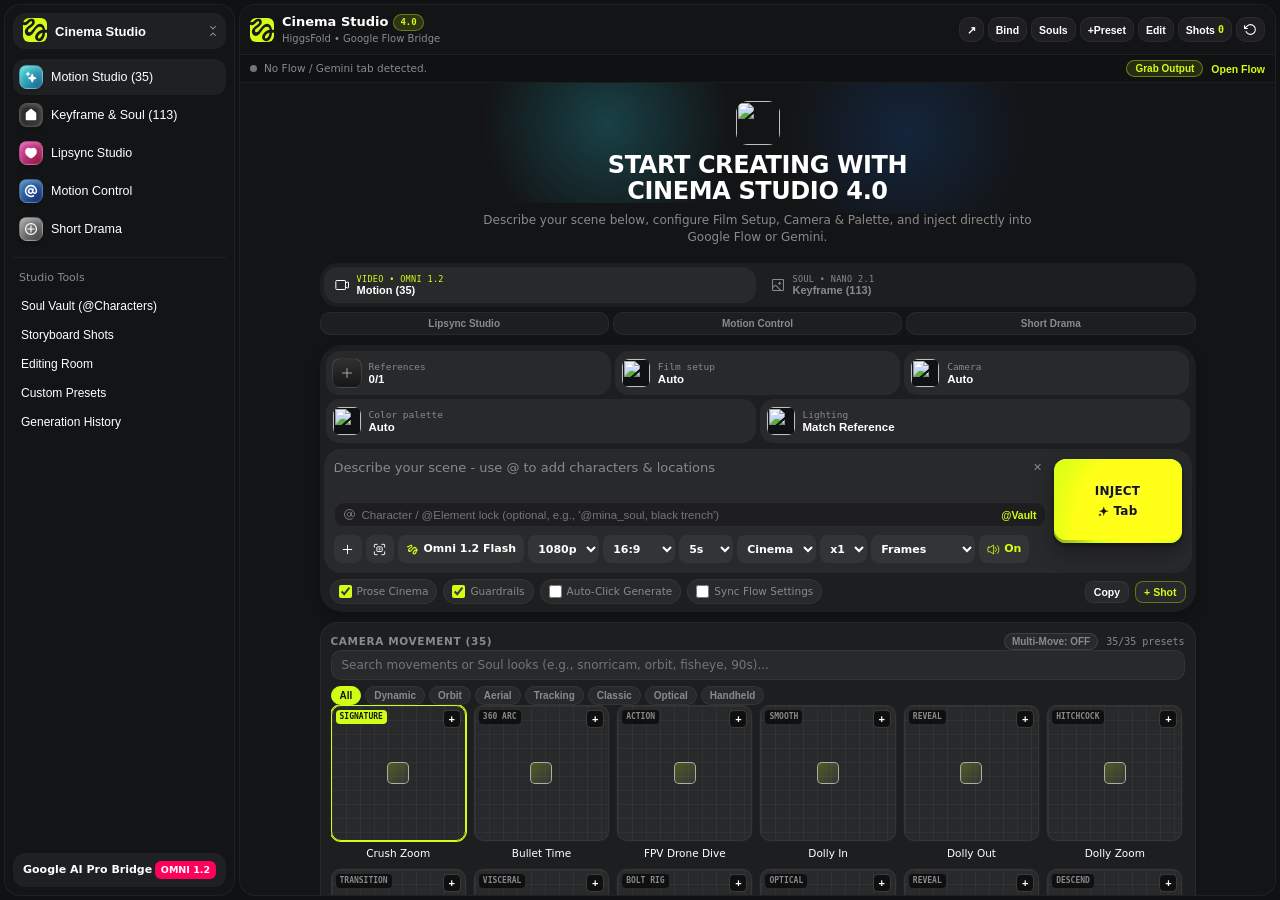
==== commit 1f182b1e: "feat: HiggsFold Studio v4.0 (18 bug fixes + Temporal Prose, Grab Output, Soul Vault, Contact Sheet &" ====
--- a/sidepanel/index.html
+++ b/sidepanel/index.html
@@ -61,6 +61,7 @@
 
       <div class="hf-side-section">
         <div class="hf-side-label">Studio Tools</div>
+        <button id="btn-side-souls" class="hf-side-link" type="button">Soul Vault (@Characters)</button>
         <button id="btn-side-storyboard" class="hf-side-link" type="button">Storyboard Shots</button>
         <button id="btn-side-editing" class="hf-side-link" type="button">Editing Room</button>
         <button id="btn-side-custom" class="hf-side-link" type="button">Custom Presets</button>
@@ -97,6 +98,9 @@
           </button>
           <button id="btn-picker" class="icon-btn" type="button" title="Bind DOM Target on active page">
             <span>Bind</span>
+          </button>
+          <button id="btn-soul-vault" class="icon-btn" type="button" title="Soul Vault (@Characters &amp; Styles)">
+            <span>Souls</span>
           </button>
           <button id="btn-custom-preset" class="icon-btn" type="button" title="Custom Preset Builder &amp; JSON">
             <span>+Preset</span>
@@ -122,6 +126,7 @@
         <span class="status-dot"></span>
         <span id="status-text">Checking active tab...</span>
         <div class="status-actions">
+          <button id="btn-grab-output" class="pill-btn" type="button" title="Grab latest generated image or video from active page">Grab Output</button>
           <button id="btn-sync-flow" class="pill-btn hidden" type="button">Sync Flow</button>
           <button id="btn-open-flow" class="link-btn" type="button">Open Flow</button>
         </div>
@@ -246,6 +251,7 @@
                     class="hf-inline-input"
                     placeholder="Character / @Element lock (optional, e.g., '@mina_soul, black trench')"
                   />
+                  <button id="btn-pick-soul" class="text-btn accent-link" type="button" title="Choose or save Soul character">@Vault</button>
                 </div>
               </div>
 
@@ -302,6 +308,11 @@
                   <option value="4">x4</option>
                 </select>
 
+                <select id="select-flow-submode" class="hf-chip-select" title="Flow Video Sub-Mode (Frames or Ingredients)">
+                  <option value="Frames" selected>Frames</option>
+                  <option value="Ingredients">Ingredients</option>
+                </select>
+
                 <label id="toggle-audio-wrap" class="hf-chip-toggle" title="Native Audio Cue">
                   <input type="checkbox" id="chk-audio" checked />
                   <svg width="13" height="13" viewBox="0 0 24 24" fill="none"><path d="M19.25 4.75a10.25 10.25 0 0 1 0 14.5M15.89 8.11a5.5 5.5 0 0 1 0 7.78M2.75 7.75h2.96c.19 0 .38-.05.54-.16L12.25 3.75v16.5l-6-3.84a1 1 0 0 0-.54-.16H2.75a1 1 0 0 1-1-1V8.75a1 1 0 0 1 1-1Z" stroke="currentColor" stroke-width="1.6" stroke-linecap="round" stroke-linejoin="round"></path></svg>
@@ -323,6 +334,14 @@
 
           <!-- Quick Toggles Bar -->
           <div class="hf-dock-flags">
+            <label class="toggle-chip" title="Natural-language Temporal Beat Prose (Flow / Omni 1.2 native)">
+              <input type="checkbox" id="chk-prose" checked />
+              <span>Prose Cinema</span>
+            </label>
+            <label class="toggle-chip" title="Enforce anti-morphing anatomy &amp; parallax guardrails">
+              <input type="checkbox" id="chk-guardrails" checked />
+              <span>Guardrails</span>
+            </label>
             <label class="toggle-chip">
               <input type="checkbox" id="chk-autosubmit" />
               <span>Auto-Click Generate</span>
@@ -340,7 +359,7 @@
         <section id="lipsync-panel" class="panel-section studio-card hidden">
           <div class="section-header">
             <h2>Lipsync Studio (Omni 1.2 Flash)</h2>
-            <span class="meta-badge">Audio-Sync</span>
+            <span id="lipsync-pace-badge" class="meta-badge">0 words</span>
           </div>
           <div class="form-row">
             <label for="lipsync-dialogue">Spoken Dialogue / Script</label>
@@ -350,23 +369,31 @@
             <div class="control-item"><label for="select-lipsync-emotion">Emotion</label><select id="select-lipsync-emotion"></select></div>
             <div class="control-item"><label for="select-lipsync-framing">Framing</label><select id="select-lipsync-framing"></select></div>
             <div class="control-item"><label for="select-lipsync-voice">Voice &amp; Accent</label><select id="select-lipsync-voice"></select></div>
-            <div class="control-item"><label for="lipsync-ambience">Ambience</label><input id="lipsync-ambience" type="text" class="compact-input" placeholder="e.g., soft rain outside" /></div>
+            <div class="control-item"><label for="select-lipsync-camera">Camera Pairing</label><select id="select-lipsync-camera"></select></div>
+            <div class="control-item" style="grid-column:1/-1;"><label for="lipsync-ambience">Ambience</label><input id="lipsync-ambience" type="text" class="compact-input" placeholder="e.g., soft rain outside, quiet intimate room tone" /></div>
           </div>
         </section>
 
         <section id="motion-control-panel" class="panel-section studio-card hidden">
           <div class="section-header">
             <h2>Motion Control Transfer</h2>
-            <span class="meta-badge">Ref Video</span>
+            <span class="meta-badge">Contact Sheet</span>
           </div>
           <div class="form-row">
-            <label for="input-motion-video">Reference Motion Video (Optional Local Preview)</label>
+            <label for="input-motion-video">Reference Motion Video (Local Sample -&gt; Contact Sheet)</label>
             <div class="inline-row">
               <label for="input-motion-video" class="btn-secondary compact-btn file-label">Load .mp4/.webm</label>
               <input id="input-motion-video" type="file" accept="video/*" class="hidden" />
+              <button id="btn-extract-motion-sheet" class="pill-btn hidden" type="button">Extract Contact Sheet</button>
               <span id="motion-video-meta" class="meta-badge">No video loaded</span>
             </div>
             <video id="motion-video-preview" class="motion-ref-video hidden" controls muted playsinline></video>
+            <div id="motion-sheet-wrap" class="motion-sheet-wrap hidden">
+              <img id="motion-sheet-thumb" class="motion-sheet-thumb" alt="Extracted motion keyframes contact sheet" />
+              <div class="inline-row" style="margin-top:6px;">
+                <button id="btn-send-motion-sheet" class="pill-btn" type="button">Attach &amp; Send Contact Sheet to Flow</button>
+              </div>
+            </div>
           </div>
           <div class="form-row">
             <label for="motion-ref-desc">Choreography / Motion to Copy</label>
@@ -381,7 +408,7 @@
         <section id="drama-panel" class="panel-section studio-card hidden">
           <div class="section-header">
             <h2>Short Drama Storyboard Builder</h2>
-            <span class="meta-badge">Multi-Shot</span>
+            <span class="meta-badge">Multi-Shot Arc</span>
           </div>
           <div class="form-row">
             <label for="drama-premise">Story Premise / Scene Beat</label>
@@ -390,6 +417,10 @@
           <div class="controls-grid">
             <div class="control-item"><label for="drama-cast">Cast / @Characters</label><input id="drama-cast" type="text" class="compact-input" placeholder="@aria_noir, @kenji" /></div>
             <div class="control-item">
+              <label for="select-drama-arc">Story Arc</label>
+              <select id="select-drama-arc"></select>
+            </div>
+            <div class="control-item" style="grid-column:1/-1;">
               <label for="select-drama-shots">Shot Count</label>
               <select id="select-drama-shots">
                 <option value="3">3 Shots + Keyframe</option>
@@ -533,6 +564,7 @@
       <div class="drawer-header">
         <h3>Storyboard Shot List</h3>
         <div class="drawer-actions">
+          <button id="btn-export-storyboard-json" class="text-btn" type="button">Export JSON</button>
           <button id="btn-copy-storyboard" class="text-btn accent-link" type="button">Copy Script</button>
           <button id="btn-clear-storyboard" class="text-btn danger" type="button">Clear</button>
           <button id="btn-close-storyboard" class="icon-btn" type="button">✕</button>
@@ -550,14 +582,76 @@
         </div>
       </div>
       <div class="drawer-body">
-        <canvas id="edit-canvas" width="640" height="360" class="edit-canvas"></canvas>
+        <canvas id="edit-canvas" width="1280" height="720" class="edit-canvas"></canvas>
+        <div class="edit-nle-options">
+          <select id="select-edit-aspect" class="hf-chip-select" title="Export Canvas Aspect Ratio">
+            <option value="16:9" selected>16:9 HD (1280×720)</option>
+            <option value="9:16">9:16 Vertical (720×1280)</option>
+            <option value="1:1">1:1 Square (1080×1080)</option>
+            <option value="2.39:1">2.39:1 Scope (1280×536)</option>
+          </select>
+          <select id="select-edit-fit" class="hf-chip-select" title="Clip Aspect Fit">
+            <option value="cover" selected>Crop Cover</option>
+            <option value="contain">Letterbox Contain</option>
+          </select>
+          <label class="toggle-chip" title="0.35s Crossfade between clips">
+            <input type="checkbox" id="chk-edit-crossfade" checked />
+            <span>Crossfade</span>
+          </label>
+        </div>
         <div class="edit-toolbar">
           <label for="input-edit-clips" class="btn-secondary compact-btn file-label">+ Add Clips</label>
           <input id="input-edit-clips" type="file" accept="video/*,image/*" multiple class="hidden" />
-          <button id="btn-play-edit" class="btn-secondary compact-btn" type="button">Play Edit</button>
+          <button id="btn-play-edit" class="btn-secondary compact-btn" type="button">▶ Preview Edit</button>
           <button id="btn-export-edit" class="btn-primary compact-btn" type="button">Export .webm</button>
         </div>
         <div id="edit-clip-list" class="edit-clip-list"></div>
+      </div>
+    </aside>
+
+    <!-- Closed-Loop Grab Output Drawer -->
+    <aside id="grab-drawer" class="drawer hidden" aria-label="Grab Generated Output">
+      <div class="drawer-header">
+        <h3>Grabbed Outputs (Flow / Gemini)</h3>
+        <div class="drawer-actions">
+          <button id="btn-refresh-grab" class="text-btn accent-link" type="button">Rescan</button>
+          <button id="btn-close-grab" class="icon-btn" type="button">✕</button>
+        </div>
+      </div>
+      <div id="grab-list" class="history-list"></div>
+    </aside>
+
+    <!-- Soul Vault Persistent Character & Look Repository -->
+    <aside id="soul-vault-drawer" class="drawer hidden" aria-label="Soul Vault Characters">
+      <div class="drawer-header">
+        <h3>Soul Vault <span id="soul-vault-count" class="meta-badge">0 souls</span></h3>
+        <div class="drawer-actions">
+          <button id="btn-close-souls" class="icon-btn" type="button">✕</button>
+        </div>
+      </div>
+      <div class="drawer-body">
+        <form id="soul-vault-form" class="custom-form">
+          <div class="controls-grid">
+            <div class="form-row"><label for="sv-name">Display Name *</label><input id="sv-name" type="text" class="compact-input" placeholder="e.g., Kai Noir" required /></div>
+            <div class="form-row"><label for="sv-handle">@Handle *</label><input id="sv-handle" type="text" class="compact-input" placeholder="@kai_noir" /></div>
+          </div>
+          <div class="form-row"><label for="sv-dna">Character / Style DNA Prompt</label><textarea id="sv-dna" rows="2" placeholder="Short brown wolfcut hair, sharp jawline, charcoal wool trench coat..."></textarea></div>
+          <div class="controls-grid">
+            <div class="form-row"><label for="sv-lens">Default Lens</label><select id="sv-lens"></select></div>
+            <div class="form-row"><label for="sv-palette">Default Palette</label><select id="sv-palette"></select></div>
+          </div>
+          <div class="form-row">
+            <label>Reference Frames (up to 4 WebP-compressed refs)</label>
+            <div class="inline-row">
+              <label for="sv-input-refs" class="btn-secondary compact-btn file-label">+ Upload Refs</label>
+              <input id="sv-input-refs" type="file" accept="image/*" multiple class="hidden" />
+              <button id="sv-use-current-ref" class="text-btn accent-link" type="button">+ Use Current Ref</button>
+            </div>
+            <div id="sv-staged-refs" class="sv-ref-strip"></div>
+          </div>
+          <button type="submit" class="hf-generate-btn compact-full">Save Character to Soul Vault</button>
+        </form>
+        <div id="soul-vault-list" class="history-list"></div>
       </div>
     </aside>
 
--- a/sidepanel/styles.css
+++ b/sidepanel/styles.css
@@ -669,6 +669,12 @@
   filter: brightness(0.88);
 }
 
+.hf-generate-btn:disabled {
+  opacity: 0.65;
+  cursor: wait;
+  filter: grayscale(0.2);
+}
+
 .hf-generate-btn.compact-full {
   height: 40px;
 }
@@ -1107,6 +1113,11 @@
   color: #fff;
 }
 
+.preset-corner-btn.edit-btn {
+  right: 26px;
+  font-size: 10px;
+}
+
 .preset-meta {
   width: 100%;
 }
@@ -1124,16 +1135,32 @@
   display: none;
 }
 
-/* Hover CSS preview fallback animations */
+/* Hover CSS preview fallback animations + Directional Stage 2 Motion Signifiers */
 .preset-card:hover .preview-crash-zoom { animation: animCrashZoom 1.1s cubic-bezier(0.7, 0, 0.2, 1) infinite; }
 .preset-card:hover .preview-orbit { animation: animOrbit 1.8s linear infinite; }
 .preset-card:hover .preview-fpv { animation: animFpv 1.4s ease-in-out infinite; }
 .preset-card:hover .preview-dolly { animation: animDolly 1.8s ease-in-out infinite; }
+.preset-card:hover .preview-dolly-out { animation: animDollyOut 1.8s ease-in-out infinite; }
+.preset-card:hover .preview-zoom-out { animation: animDollyOut 1.8s ease-in-out infinite; }
 .preset-card:hover .preview-vertigo { animation: animVertigo 1.8s ease-in-out infinite; }
 .preset-card:hover .preview-whip { animation: animWhip 1.1s cubic-bezier(0.85, 0, 0.15, 1) infinite; }
 .preset-card:hover .preview-track { animation: animTrack 1.5s ease-in-out infinite; }
 .preset-card:hover .preview-handheld { animation: animHandheld 0.9s linear infinite; }
 .preset-card:hover .preview-crane { animation: animCrane 1.8s ease-in-out infinite; }
+.preset-card:hover .preview-crane-down { animation: animCraneDown 1.8s ease-in-out infinite; }
+.preset-card:hover .preview-tilt-up { animation: animTiltUp 1.6s ease-in-out infinite; }
+.preset-card:hover .preview-tilt-down { animation: animTiltDown 1.6s ease-in-out infinite; }
+.preset-card:hover .preview-pedestal-up { animation: animCrane 1.7s ease-in-out infinite; }
+.preset-card:hover .preview-pedestal-down { animation: animCraneDown 1.7s ease-in-out infinite; }
+.preset-card:hover .preview-pan-left { animation: animMoveLeft 1.6s ease-in-out infinite; }
+.preset-card:hover .preview-pan-right { animation: animMoveRight 1.6s ease-in-out infinite; }
+.preset-card:hover .preview-truck-left { animation: animMoveLeft 1.5s ease-in-out infinite; }
+.preset-card:hover .preview-truck-right { animation: animMoveRight 1.5s ease-in-out infinite; }
+.preset-card:hover .preview-slider-left { animation: animMoveLeft 1.7s ease-in-out infinite; }
+.preset-card:hover .preview-slider-right { animation: animMoveRight 1.7s ease-in-out infinite; }
+.preset-card:hover .preview-arc-left { animation: animArcLeft 1.8s linear infinite; }
+.preset-card:hover .preview-arc-right { animation: animArcRight 1.8s linear infinite; }
+.preset-card:hover .preview-static { animation: animStaticLock 2s ease-in-out infinite; }
 .preset-card:hover .preview-slider { animation: animSlider 1.7s ease-in-out infinite; }
 .preset-card:hover .preview-subtle-breath { animation: animDolly 2.2s ease-in-out infinite; }
 .preset-card:hover .preview-neon-pulse { animation: animNeon 1.3s ease-in-out infinite; }
@@ -1143,13 +1170,22 @@
 
 @keyframes animCrashZoom { 0%, 15% { transform: scale(0.75); } 55%, 80% { transform: scale(1.65); } 100% { transform: scale(0.75); } }
 @keyframes animOrbit { 0% { transform: perspective(120px) rotateY(0deg); } 50% { transform: perspective(120px) rotateY(180deg) scale(1.1); } 100% { transform: perspective(120px) rotateY(360deg); } }
+@keyframes animArcLeft { 0% { transform: perspective(120px) rotateY(0deg) translateX(-10px); } 100% { transform: perspective(120px) rotateY(-45deg) translateX(10px); } }
+@keyframes animArcRight { 0% { transform: perspective(120px) rotateY(0deg) translateX(10px); } 100% { transform: perspective(120px) rotateY(45deg) translateX(-10px); } }
 @keyframes animFpv { 0% { transform: translate(-16px, -10px) rotate(-16deg) scale(0.7); } 50% { transform: translate(6px, 6px) rotate(12deg) scale(1.4); } 100% { transform: translate(18px, -10px) rotate(-8deg) scale(0.85); } }
 @keyframes animDolly { 0%, 100% { transform: scale(0.9); } 50% { transform: scale(1.3); } }
+@keyframes animDollyOut { 0% { transform: scale(1.35); } 100% { transform: scale(0.75); } }
 @keyframes animVertigo { 0%, 100% { transform: scale(1); } 50% { transform: scale(1.1); box-shadow: 0 0 0 10px rgba(209,254,23,0.16); } }
 @keyframes animWhip { 0%, 20% { transform: translateX(-24px); } 45% { transform: translateX(6px) skewX(-24deg); } 60%, 100% { transform: translateX(0); } }
 @keyframes animTrack { 0%, 100% { transform: translateY(6px) scale(0.95); } 50% { transform: translateY(-4px) scale(1.25); } }
 @keyframes animHandheld { 0%,100% { transform: translate(0,0); } 25% { transform: translate(2px,-2px); } 50% { transform: translate(-2px,1px); } 75% { transform: translate(1px,2px); } }
 @keyframes animCrane { 0% { transform: translateY(10px) scale(1.3); } 100% { transform: translateY(-10px) scale(0.65); } }
+@keyframes animCraneDown { 0% { transform: translateY(-10px) scale(0.65); } 100% { transform: translateY(10px) scale(1.25); } }
+@keyframes animTiltUp { 0% { transform: translateY(12px) perspective(100px) rotateX(-16deg); } 100% { transform: translateY(-10px) perspective(100px) rotateX(16deg); } }
+@keyframes animTiltDown { 0% { transform: translateY(-10px) perspective(100px) rotateX(16deg); } 100% { transform: translateY(12px) perspective(100px) rotateX(-16deg); } }
+@keyframes animMoveLeft { 0% { transform: translateX(12px); } 100% { transform: translateX(-12px); } }
+@keyframes animMoveRight { 0% { transform: translateX(-12px); } 100% { transform: translateX(12px); } }
+@keyframes animStaticLock { 0%, 100% { transform: scale(1); border-color: #d1fe17; } 50% { transform: scale(1); opacity: 0.85; } }
 @keyframes animSlider { 0%, 100% { transform: translateX(-14px); } 50% { transform: translateX(14px); } }
 @keyframes animNeon { 0%, 100% { box-shadow: 0 0 6px #22d3ee; } 50% { box-shadow: 0 0 16px #ff005b; } }
 @keyframes animFlash { 0%, 100% { background: rgba(209, 254, 23, 0.2); } 15% { background: rgba(255, 255, 255, 0.95); } }
@@ -1354,14 +1390,34 @@
 .history-top { display: flex; justify-content: space-between; font-size: 10.5px; color: var(--color-surface-brand); margin-bottom: 4px; }
 .history-prompt { font-size: 11px; color: var(--color-font-secondary); display: -webkit-box; -webkit-line-clamp: 3; -webkit-box-orient: vertical; overflow: hidden; }
 
-.edit-canvas { width: 100%; aspect-ratio: 16 / 9; background: #050507; border: 1px solid var(--qc-border-subtle); border-radius: 10px; }
+.edit-canvas { width: 100%; max-height: 220px; object-fit: contain; background: #050507; border: 1px solid var(--qc-border-subtle); border-radius: 10px; }
+.edit-nle-options { display: flex; flex-wrap: wrap; align-items: center; gap: 6px; }
 .edit-toolbar { display: grid; grid-template-columns: 1fr 1fr 1fr; gap: 6px; }
 .edit-clip-list { display: flex; flex-direction: column; gap: 6px; }
 .edit-clip-row { display: flex; align-items: center; justify-content: space-between; background: var(--color-surface-primary); border: 1px solid var(--qc-border-subtle); border-radius: 10px; padding: 7px 9px; gap: 8px; }
 .edit-clip-meta { min-width: 0; flex: 1; }
 .edit-clip-title { font-size: 11px; font-weight: 600; white-space: nowrap; overflow: hidden; text-overflow: ellipsis; }
 .edit-clip-sub { font-size: 10px; color: var(--color-font-secondary); }
+.edit-clip-trim { display: flex; align-items: center; gap: 6px; margin-top: 4px; font-size: 10px; color: var(--color-font-secondary); }
+.edit-clip-trim input { width: 52px; padding: 2px 5px; border-radius: 5px; border: 1px solid var(--qc-border-subtle); background: var(--color-surface-tertiary); color: var(--color-font-primary); font-size: 10px; font-family: var(--font-mono); }
 .edit-clip-actions { display: flex; gap: 8px; }
+
+.meta-badge.pace-ok { color: #d1fe17; border-color: rgba(209, 254, 23, 0.45); }
+.meta-badge.pace-tight { color: #fbbf24; border-color: rgba(251, 191, 36, 0.45); }
+.meta-badge.pace-fast { color: #f87171; border-color: rgba(248, 113, 113, 0.55); }
+
+.motion-sheet-wrap { margin-top: 8px; background: var(--color-surface-tertiary); border: 1px solid var(--qc-border-subtle); border-radius: 10px; padding: 8px; }
+.motion-sheet-thumb { width: 100%; border-radius: 6px; display: block; object-fit: cover; }
+
+.sv-ref-strip { display: flex; gap: 6px; flex-wrap: wrap; margin-top: 6px; }
+.sv-ref-thumb-wrap { position: relative; width: 48px; height: 48px; border-radius: 8px; overflow: hidden; border: 1px solid var(--qc-border-default); }
+.sv-ref-thumb-wrap img { width: 100%; height: 100%; object-fit: cover; }
+.sv-ref-rm { position: absolute; top: 1px; right: 1px; width: 15px; height: 15px; border: none; border-radius: 4px; background: rgba(0, 0, 0, 0.78); color: #fff; font-size: 10px; cursor: pointer; display: grid; place-items: center; }
+
+.sv-card, .grab-card { display: flex; flex-direction: column; gap: 7px; background: var(--color-surface-primary); border: 1px solid var(--qc-border-subtle); border-radius: 12px; padding: 9px 10px; }
+.grab-card-top { display: flex; gap: 10px; align-items: center; }
+.grab-thumb { width: 64px; height: 64px; border-radius: 8px; object-fit: cover; background: #08080a; flex-shrink: 0; }
+.grab-card-actions, .sv-card-actions, .sb-card-actions { display: flex; flex-wrap: wrap; gap: 6px; margin-top: 2px; }
 
 .custom-form, .custom-stage-fields { display: flex; flex-direction: column; gap: 10px; }
 .pack-io-box { border-top: 1px solid var(--qc-border-subtle); padding-top: 12px; }
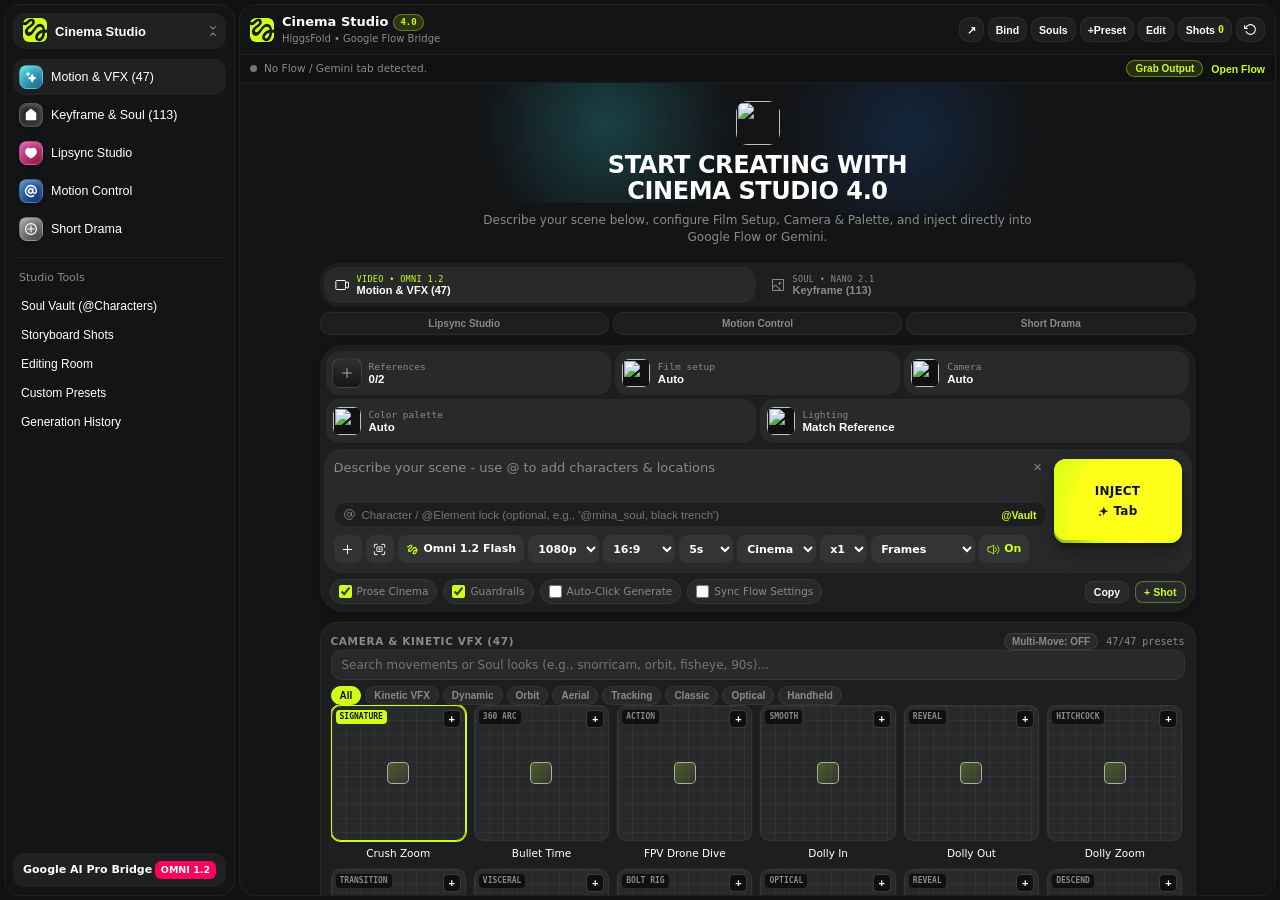
==== commit 988bbddc: "feat: add 12 Kinetic VFX presets, Dual Start/End Keyframe bridge & 60fps Editing Room Kinetic Overla" ====
--- a/sidepanel/index.html
+++ b/sidepanel/index.html
@@ -31,7 +31,7 @@
           <span class="hf-nav-badge badge-cyan">
             <svg viewBox="0 0 18 18" width="14" height="14" fill="none"><path d="M10.56 5.11c.32 0 .61.2.73.5l1.04 2.72c.08.2.24.37.45.45l2.72 1.04c.3.12.5.4.5.73s-.2.61-.5.73l-2.72 1.04c-.2.08-.37.24-.45.45l-1.04 2.72a.78.78 0 0 1-.73.5.78.78 0 0 1-.73-.5l-1.04-2.72a.78.78 0 0 0-.45-.45L5.61 11.29a.78.78 0 0 1-.5-.73c0-.32.2-.61.5-.73l2.72-1.04c.2-.08.37-.24.45-.45l1.04-2.72c.12-.3.4-.5.73-.5ZM5.11 2c.19 0 .36.12.42.29l.54 1.41c.08.2.24.37.45.45l1.41.54c.17.07.29.24.29.42s-.12.36-.29.42l-1.41.54a.68.68 0 0 0-.45.45l-.54 1.41a.45.45 0 0 1-.42.29.45.45 0 0 1-.42-.29l-.54-1.41a.68.68 0 0 0-.45-.45L2.29 5.53A.45.45 0 0 1 2 5.11c0-.19.12-.36.29-.42l1.41-.54a.68.68 0 0 0 .45-.45l.54-1.41A.45.45 0 0 1 5.11 2Z" fill="currentColor"></path></svg>
           </span>
-          <span>Motion Studio (35)</span>
+          <span>Motion &amp; VFX (47)</span>
         </button>
         <button class="hf-nav-item" data-side-nav="stage1" type="button">
           <span class="hf-nav-badge badge-dark">
@@ -154,7 +154,7 @@
               </svg>
               <div>
                 <span class="stage-kicker">VIDEO • OMNI 1.2</span>
-                <span class="stage-name">Motion (35)</span>
+                <span class="stage-name">Motion &amp; VFX (47)</span>
               </div>
             </button>
             <button class="stage-tab" data-stage="stage1" role="tab" aria-selected="false" type="button">
@@ -185,7 +185,7 @@
               </span>
               <span class="hf-strip-meta">
                 <span class="hf-strip-kicker">References</span>
-                <span id="val-references" class="hf-strip-val">0/1</span>
+                <span id="val-references" class="hf-strip-val">0/2</span>
               </span>
             </button>
 
@@ -253,6 +253,15 @@
                   />
                   <button id="btn-pick-soul" class="text-btn accent-link" type="button" title="Choose or save Soul character">@Vault</button>
                 </div>
+                <div id="end-object-row" class="hf-element-bar hidden">
+                  <span style="font-size:10px;font-weight:700;color:#d1fe17;">→ B</span>
+                  <input
+                    id="end-object-input"
+                    type="text"
+                    class="hf-inline-input"
+                    placeholder="Morph Target B (e.g., 'sleek chrome hypercar under rain')"
+                  />
+                </div>
               </div>
 
               <!-- Higgsfield Bottom Pill Toolbar -->
@@ -438,20 +447,31 @@
           <!-- Sub-panel: Camera Setup & Optics + Color Palettes + Lighting + Film Setup + References -->
           <div id="subpanel-references" class="hf-subpanel hidden">
             <div class="section-header">
-              <h2>References &amp; Color Transfer</h2>
+              <h2>Dual Keyframes (Start A → End B) &amp; Color Transfer</h2>
               <button class="text-btn close-subpanel" type="button">Done</button>
             </div>
             <div class="inline-row">
-              <label for="input-ref-image" class="btn-secondary compact-btn file-label">Load Ref Image</label>
+              <label for="input-ref-image" class="btn-secondary compact-btn file-label">Load Start Ref (A)</label>
               <input id="input-ref-image" type="file" accept="image/*" class="hidden" />
-              <button id="btn-send-ref-image" class="pill-btn hidden" type="button">Send Ref to Flow</button>
-              <button id="btn-clear-ref-image" class="text-btn danger hidden" type="button">Clear</button>
+              <label for="input-end-ref-image" class="btn-secondary compact-btn file-label">Load End Morph (B)</label>
+              <input id="input-end-ref-image" type="file" accept="image/*" class="hidden" />
+              <button id="btn-send-ref-image" class="pill-btn hidden" type="button">Send Ref (A) to Flow</button>
+              <button id="btn-send-dual-frames" class="pill-btn hidden" type="button">Send A→B to Flow</button>
+              <button id="btn-clear-ref-image" class="text-btn danger hidden" type="button">Clear A</button>
+              <button id="btn-clear-end-ref" class="text-btn danger hidden" type="button">Clear B</button>
             </div>
             <div id="ct-preview-wrap" class="ct-preview-wrap hidden">
-              <img id="ct-thumb" class="ct-thumb" alt="Color transfer reference" />
+              <img id="ct-thumb" class="ct-thumb" alt="Start keyframe reference" />
               <div class="ct-info">
                 <div id="ct-swatches" class="ct-swatches"></div>
                 <div id="ct-summary" class="ct-summary"></div>
+              </div>
+            </div>
+            <div id="end-ref-preview-wrap" class="ct-preview-wrap hidden">
+              <img id="end-ref-thumb" class="ct-thumb" alt="End keyframe morph target" />
+              <div class="ct-info">
+                <div style="font-size:10.5px;font-weight:700;color:#d1fe17;">END FRAME (B) — Kinetic Morph Destination</div>
+                <div id="end-ref-meta" class="ct-summary">Ready for Google Flow Frames Start→End interpolation.</div>
               </div>
             </div>
           </div>
@@ -503,12 +523,12 @@
           <!-- Primary Preset Grid Section (Camera Movements 35 / Keyframe & Soul 113) -->
           <div id="preset-library-section">
             <div class="section-header">
-              <h2 id="preset-heading">Camera Movement (35)</h2>
+              <h2 id="preset-heading">Camera &amp; Kinetic VFX (47)</h2>
               <div class="section-tools">
                 <button id="btn-toggle-sequence" class="mini-toggle hidden" type="button" title="Chain up to 3 camera moves in order">
                   Multi-Move: OFF
                 </button>
-                <span id="preset-count" class="meta-badge">35 presets</span>
+                <span id="preset-count" class="meta-badge">47 presets</span>
               </div>
             </div>
 
@@ -606,6 +626,34 @@
           <button id="btn-export-edit" class="btn-primary compact-btn" type="button">Export .webm</button>
         </div>
         <div id="edit-clip-list" class="edit-clip-list"></div>
+        <div class="pack-io-box">
+          <h4>Kinetic Object &amp; Text Layers (60fps Exact)</h4>
+          <div class="controls-grid" style="margin-bottom:6px;">
+            <input id="ov-text" type="text" class="compact-input" placeholder="Kinetic title / word (exact spelling)" />
+            <select id="ov-anim" class="compact-input">
+              <option value="pop-scale">Pop Scale (Spring)</option>
+              <option value="slide-up">Slide Up Reveal</option>
+              <option value="kinetic-slam">Kinetic Slam</option>
+              <option value="spin-fly">Spin Fly-In</option>
+              <option value="orbit-float">Orbit Float</option>
+              <option value="typewriter">Typewriter</option>
+            </select>
+          </div>
+          <div class="edit-nle-options" style="margin-bottom:6px;">
+            <select id="ov-pos" class="hf-chip-select">
+              <option value="center">Center</option>
+              <option value="top">Top</option>
+              <option value="bottom">Bottom</option>
+            </select>
+            <input id="ov-color" type="color" value="#d1fe17" title="Text color" style="width:28px;height:28px;border:none;border-radius:6px;background:transparent;cursor:pointer;" />
+            <input id="ov-start" type="number" step="0.1" min="0" value="0.2" class="compact-input" style="width:54px;" title="Start sec" />
+            <input id="ov-dur" type="number" step="0.1" min="0.4" value="2.5" class="compact-input" style="width:54px;" title="Duration sec" />
+            <button id="btn-add-ov-text" class="pill-btn" type="button">+ Text</button>
+            <label for="input-ov-object" class="btn-secondary compact-btn file-label">+ PNG Object</label>
+            <input id="input-ov-object" type="file" accept="image/*" class="hidden" />
+          </div>
+          <div id="edit-overlay-list" class="edit-clip-list"></div>
+        </div>
       </div>
     </aside>
 
--- a/sidepanel/styles.css
+++ b/sidepanel/styles.css
@@ -1167,6 +1167,17 @@
 .preset-card:hover .preview-shimmer { animation: animSlider 1.6s ease-in-out infinite; }
 .preset-card:hover .preview-pan { animation: animSlider 2.1s ease-in-out infinite; }
 .preset-card:hover .preview-flash { animation: animFlash 1.2s ease-out infinite; }
+.preset-card:hover .preview-morph-liquid { animation: animMorphLiquid 1.6s ease-in-out infinite; }
+.preset-card:hover .preview-shatter { animation: animShatter 1.5s ease-in-out infinite; }
+.preset-card:hover .preview-whip-morph { animation: animWhipMorph 1.3s cubic-bezier(0.8, 0, 0.2, 1) infinite; }
+.preset-card:hover .preview-scale-pop { animation: animScalePop 1.4s cubic-bezier(0.34, 1.56, 0.64, 1) infinite; }
+.preset-card:hover .preview-assemble { animation: animAssemble 1.5s ease-out infinite; }
+.preset-card:hover .preview-dissolve-particles { animation: animDissolve 1.6s ease-in-out infinite; }
+.preset-card:hover .preview-origami-unfold { animation: animOrigami 1.6s ease-in-out infinite; }
+.preset-card:hover .preview-glitch-swap { animation: animGlitchSwap 0.9s steps(4, end) infinite; }
+.preset-card:hover .preview-melt-form { animation: animMeltForm 1.8s ease-in-out infinite; }
+.preset-card:hover .preview-portal-warp { animation: animPortalWarp 1.6s ease-in-out infinite; }
+.preset-card:hover .preview-kinetic-type { animation: animKineticType 1.3s cubic-bezier(0.2, 0.9, 0.3, 1.2) infinite; }
 
 @keyframes animCrashZoom { 0%, 15% { transform: scale(0.75); } 55%, 80% { transform: scale(1.65); } 100% { transform: scale(0.75); } }
 @keyframes animOrbit { 0% { transform: perspective(120px) rotateY(0deg); } 50% { transform: perspective(120px) rotateY(180deg) scale(1.1); } 100% { transform: perspective(120px) rotateY(360deg); } }
@@ -1189,6 +1200,17 @@
 @keyframes animSlider { 0%, 100% { transform: translateX(-14px); } 50% { transform: translateX(14px); } }
 @keyframes animNeon { 0%, 100% { box-shadow: 0 0 6px #22d3ee; } 50% { box-shadow: 0 0 16px #ff005b; } }
 @keyframes animFlash { 0%, 100% { background: rgba(209, 254, 23, 0.2); } 15% { background: rgba(255, 255, 255, 0.95); } }
+@keyframes animMorphLiquid { 0%, 100% { border-radius: 5px; transform: scale(1); } 50% { border-radius: 50% 30% 60% 40%; transform: scale(1.28, 0.84) skewX(10deg); } }
+@keyframes animShatter { 0%, 100% { transform: scale(1) rotate(0deg); opacity: 1; } 45% { transform: scale(1.45) rotate(18deg); box-shadow: -8px -6px 0 -2px rgba(209,254,23,0.4), 8px 6px 0 -2px rgba(34,211,238,0.4); opacity: 0.7; } }
+@keyframes animWhipMorph { 0%, 15% { transform: rotate(0deg) scale(1); border-radius: 5px; } 50% { transform: rotate(180deg) scale(1.3); border-radius: 50%; } 85%, 100% { transform: rotate(360deg) scale(1); border-radius: 50%; } }
+@keyframes animScalePop { 0% { transform: scale(0.5); } 45% { transform: scale(1.45) translateY(-6px); } 70% { transform: scale(0.95); } 100% { transform: scale(1.1); } }
+@keyframes animAssemble { 0% { transform: translate(-10px, 10px) scale(0.6); box-shadow: 18px -18px 0 rgba(209,254,23,0.35); } 65%, 100% { transform: translate(0, 0) scale(1.15); box-shadow: 0 0 0 rgba(209,254,23,0.9); } }
+@keyframes animDissolve { 0%, 100% { opacity: 1; filter: blur(0px); transform: scale(1); } 50% { opacity: 0.25; filter: blur(3px); transform: translateX(10px) scale(1.25); } }
+@keyframes animOrigami { 0% { transform: perspective(90px) rotateX(65deg) scaleY(0.5); } 50% { transform: perspective(90px) rotateX(0deg) scale(1.15); } 100% { transform: perspective(90px) rotateY(45deg); } }
+@keyframes animGlitchSwap { 0%, 100% { transform: translate(0,0); box-shadow: none; } 25% { transform: translate(-4px, 1px); box-shadow: 4px 0 #ff005b, -4px 0 #22d3ee; } 75% { transform: translate(4px, -1px); box-shadow: -3px 0 #d1fe17; } }
+@keyframes animMeltForm { 0%, 100% { border-radius: 5px; transform: scaleY(1); } 50% { border-radius: 5px 5px 14px 14px; transform: scale(1.25, 0.7) translateY(5px); } }
+@keyframes animPortalWarp { 0% { transform: scale(1.2) rotate(0deg); } 50% { transform: scale(0.3) rotate(180deg); border-radius: 50%; } 100% { transform: scale(1.25) rotate(360deg); border-radius: 50%; } }
+@keyframes animKineticType { 0% { transform: scale(0.55); opacity: 0.4; } 40% { transform: scale(1.35); opacity: 1; } 100% { transform: scale(1); } }
 
 /* Compiled Prompt Card */
 .hf-compiled-card {
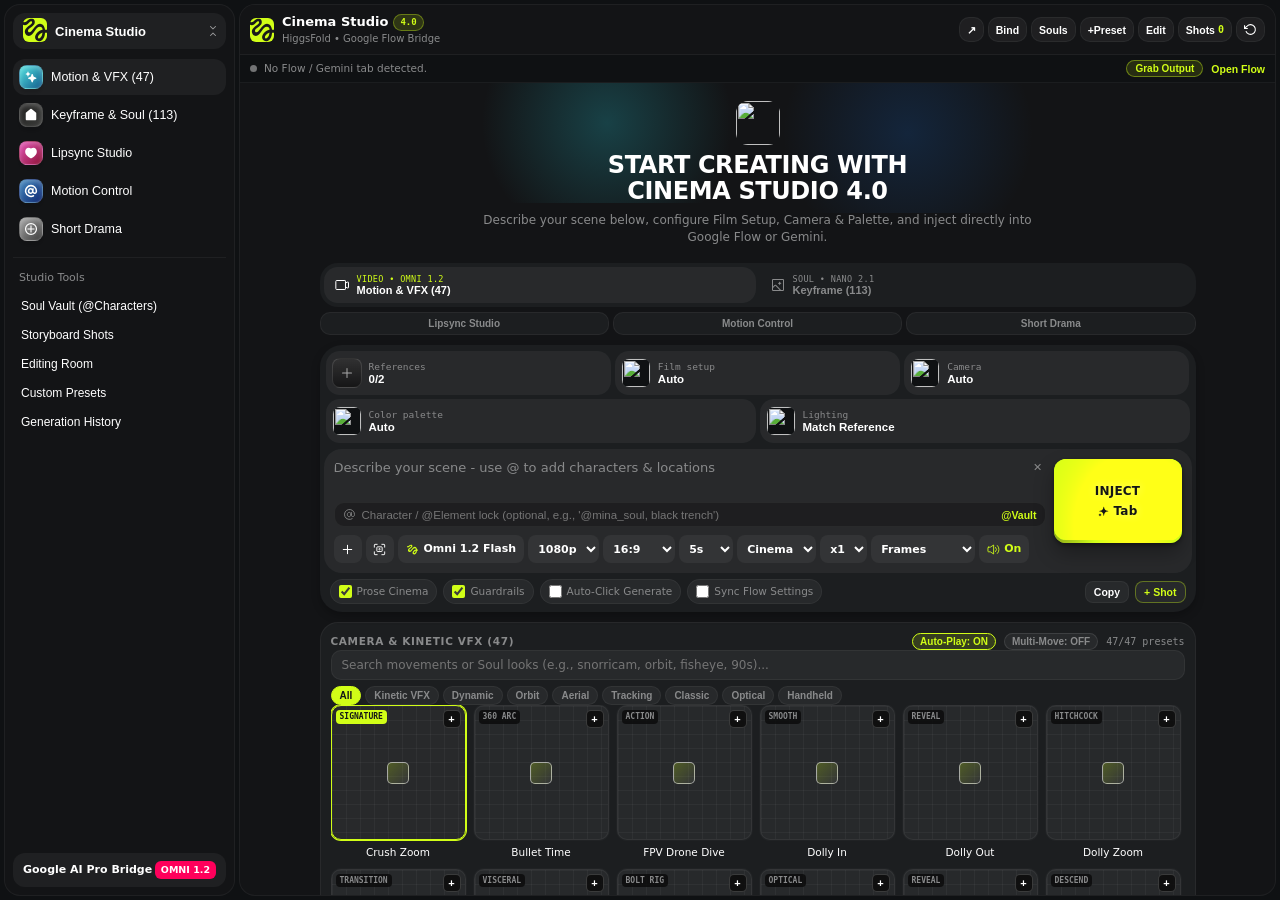
==== commit 3130df47: "feat(ui): activate IntersectionObserver Smart Auto-Play and complete 47/47 Stage 2 video previews" ====
--- a/sidepanel/index.html
+++ b/sidepanel/index.html
@@ -525,6 +525,9 @@
             <div class="section-header">
               <h2 id="preset-heading">Camera &amp; Kinetic VFX (47)</h2>
               <div class="section-tools">
+                <button id="btn-toggle-autoplay" class="mini-toggle active hidden" type="button" title="Auto-play visible motion video previews without hover">
+                  Auto-Play: ON
+                </button>
                 <button id="btn-toggle-sequence" class="mini-toggle hidden" type="button" title="Chain up to 3 camera moves in order">
                   Multi-Move: OFF
                 </button>
@@ -559,8 +562,32 @@
           <div class="section-header">
             <h2>Compiled Director Prompt</h2>
             <div class="section-tools">
+              <button id="btn-ai-maximize" class="pill-btn" type="button" title="Maximize Blueprint via Gemini AI (Hydrogen / Neon / API)">✨ AI Maximize</button>
+              <button id="btn-ai-settings" class="text-btn" type="button" title="Gemini AI Director Settings">⚙</button>
               <button id="btn-reset-compiled" class="text-btn hidden" type="button">Recompile</button>
               <span class="meta-badge" id="char-count">0 chars</span>
+            </div>
+          </div>
+          <div id="ai-settings-row" class="ai-settings-row hidden">
+            <div class="controls-grid">
+              <div class="control-item">
+                <label for="select-ai-engine">AI Director Engine</label>
+                <select id="select-ai-engine" class="compact-input">
+                  <option value="tab">Gemini Web Tab (Hydrogen / Neon)</option>
+                  <option value="api">Gemini REST API Key</option>
+                </select>
+              </div>
+              <div class="control-item" id="ai-api-model-wrap">
+                <label for="select-gemini-api-model">API Model</label>
+                <select id="select-gemini-api-model" class="compact-input">
+                  <option value="gemini-2.5-flash">gemini-2.5-flash</option>
+                  <option value="gemini-2.5-pro">gemini-2.5-pro</option>
+                </select>
+              </div>
+              <div class="control-item" id="ai-api-key-wrap" style="grid-column:1/-1;">
+                <label for="input-gemini-apikey">Gemini API Key (Stored Locally Only — Leave empty to use open Gemini Tab)</label>
+                <input id="input-gemini-apikey" type="password" class="compact-input" placeholder="AIza... (optional, from aistudio.google.com)" />
+              </div>
             </div>
           </div>
           <textarea id="compiled-preview" class="compiled-box" rows="5"></textarea>
--- a/sidepanel/styles.css
+++ b/sidepanel/styles.css
@@ -979,11 +979,12 @@
 /* Higgsfield Movement / Soul Cards Grid */
 .preset-grid {
   display: grid;
-  grid-template-columns: repeat(3, 1fr);
+  grid-template-columns: repeat(3, minmax(0, 1fr));
   gap: 8px;
   max-height: 260px;
+  overflow-x: hidden;
   overflow-y: auto;
-  padding-right: 2px;
+  padding-right: 4px;
 }
 
 .preset-grid::-webkit-scrollbar {
@@ -997,6 +998,7 @@
 
 .preset-card {
   position: relative;
+  min-width: 0;
   display: flex;
   flex-direction: column;
   align-items: center;
@@ -1043,7 +1045,8 @@
   transition: opacity 0.15s ease;
 }
 
-.preset-card:hover .preset-media-video {
+.preset-card:hover .preset-media-video,
+.preset-media-video.is-playing {
   opacity: 1;
 }
 
@@ -1223,6 +1226,13 @@
   gap: 6px;
 }
 
+.ai-settings-row {
+  background: var(--color-surface-tertiary);
+  border: 1px solid var(--qc-border-subtle);
+  border-radius: 10px;
+  padding: 8px;
+}
+
 .compiled-box {
   font-family: var(--font-mono);
   font-size: 10.5px;
@@ -1656,7 +1666,7 @@
     flex-shrink: 0;
   }
   .preset-grid {
-    grid-template-columns: repeat(6, 1fr);
+    grid-template-columns: repeat(6, minmax(0, 1fr));
     max-height: 320px;
   }
   .hf-visual-grid {
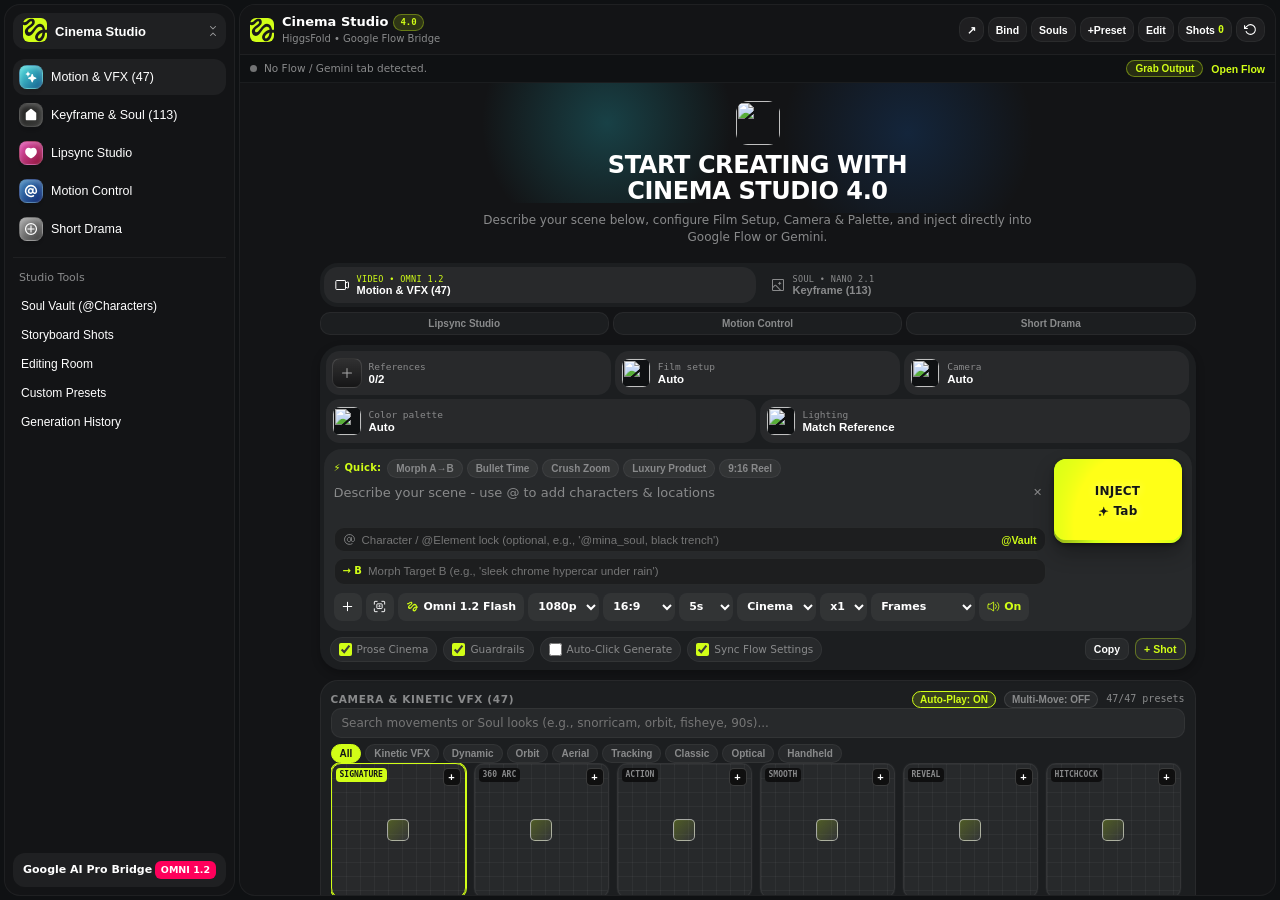
==== commit 5d932a51: "fix(audit): fix A->B morph & ref boilerplate, add 1-click Quick Recipes, auto-attach refs, and upgra" ====
--- a/sidepanel/index.html
+++ b/sidepanel/index.html
@@ -235,6 +235,14 @@
             <div class="hf-composer-left">
               <!-- Subject & @Element Lock -->
               <div id="subject-section" class="hf-subject-wrap">
+                <div id="quick-recipes-bar" class="hf-quick-recipes" aria-label="1-Click Quick Setups">
+                  <span class="hf-qr-label">⚡ Quick:</span>
+                  <button type="button" class="hf-qr-chip" data-recipe="product-morph" title="Liquid Metal Morph A→B (5s, Commercial)">Morph A→B</button>
+                  <button type="button" class="hf-qr-chip" data-recipe="bullet-hero" title="360 Bullet Time Orbit (8s, Anamorphic)">Bullet Time</button>
+                  <button type="button" class="hf-qr-chip" data-recipe="crush-reveal" title="Fast Crush Zoom Reveal (5s, Moody Neon)">Crush Zoom</button>
+                  <button type="button" class="hf-qr-chip" data-recipe="luxury-macro" title="Luxury Product Macro Slider (5s, Black Gloss)">Luxury Product</button>
+                  <button type="button" class="hf-qr-chip" data-recipe="raw-reel" title="Authentic Handheld 9:16 Reel (5s)">9:16 Reel</button>
+                </div>
                 <div class="hf-subject-row">
                   <textarea
                     id="subject-input"
@@ -253,7 +261,7 @@
                   />
                   <button id="btn-pick-soul" class="text-btn accent-link" type="button" title="Choose or save Soul character">@Vault</button>
                 </div>
-                <div id="end-object-row" class="hf-element-bar hidden">
+                <div id="end-object-row" class="hf-element-bar">
                   <span style="font-size:10px;font-weight:700;color:#d1fe17;">→ B</span>
                   <input
                     id="end-object-input"
@@ -356,7 +364,7 @@
               <span>Auto-Click Generate</span>
             </label>
             <label class="toggle-chip" id="toggle-autosync-wrap">
-              <input type="checkbox" id="chk-autosync" />
+              <input type="checkbox" id="chk-autosync" checked />
               <span>Sync Flow Settings</span>
             </label>
             <button id="btn-copy" class="hf-mini-action" type="button" title="Copy prompt (Ctrl+Shift+C)">Copy</button>
--- a/sidepanel/styles.css
+++ b/sidepanel/styles.css
@@ -495,6 +495,45 @@
   display: flex;
   flex-direction: column;
   gap: 6px;
+}
+
+.hf-quick-recipes {
+  display: flex;
+  flex-wrap: wrap;
+  align-items: center;
+  gap: 4px;
+}
+
+.hf-qr-label {
+  font-size: 10px;
+  font-weight: 700;
+  color: var(--color-surface-brand);
+  letter-spacing: 0.02em;
+  margin-right: 2px;
+}
+
+.hf-qr-chip {
+  background: rgba(255, 255, 255, 0.05);
+  border: 1px solid var(--qc-border-subtle);
+  color: var(--color-font-secondary);
+  border-radius: 99px;
+  padding: 3px 8px;
+  font-size: 10px;
+  font-weight: 600;
+  cursor: pointer;
+  transition: all 0.14s ease;
+}
+
+.hf-qr-chip:hover {
+  color: var(--color-font-primary);
+  background: var(--neutral-10);
+  border-color: rgba(255, 255, 255, 0.22);
+}
+
+.hf-qr-chip.active {
+  background: rgba(209, 254, 23, 0.14);
+  border-color: rgba(209, 254, 23, 0.6);
+  color: var(--color-surface-brand);
 }
 
 .hf-subject-row {
@@ -1493,6 +1532,34 @@
   box-shadow: 0 8px 24px rgba(0, 0, 0, 0.6);
 }
 
+/* Side Panel Compact Ergonomics (<= 480px) */
+@media (max-width: 480px) {
+  .studio-header {
+    flex-wrap: wrap;
+    padding: 7px 8px;
+  }
+  .header-actions {
+    flex-wrap: wrap;
+    gap: 3px;
+  }
+  .icon-btn {
+    padding: 4px 5.5px;
+    font-size: 10px;
+  }
+  .status-bar {
+    flex-wrap: wrap;
+    padding: 5px 8px;
+  }
+  .hf-strip-pill {
+    min-width: 82px;
+    padding: 5px 7px 5px 5px;
+  }
+  .hf-qr-chip {
+    padding: 3px 7px;
+    font-size: 9.5px;
+  }
+}
+
 /* =====================================================================
    FULL 1:1 HIGGSFIELD CINEMA STUDIO 4.0 DESKTOP LAYOUT (>= 880px / ?full=1)
    ===================================================================== */
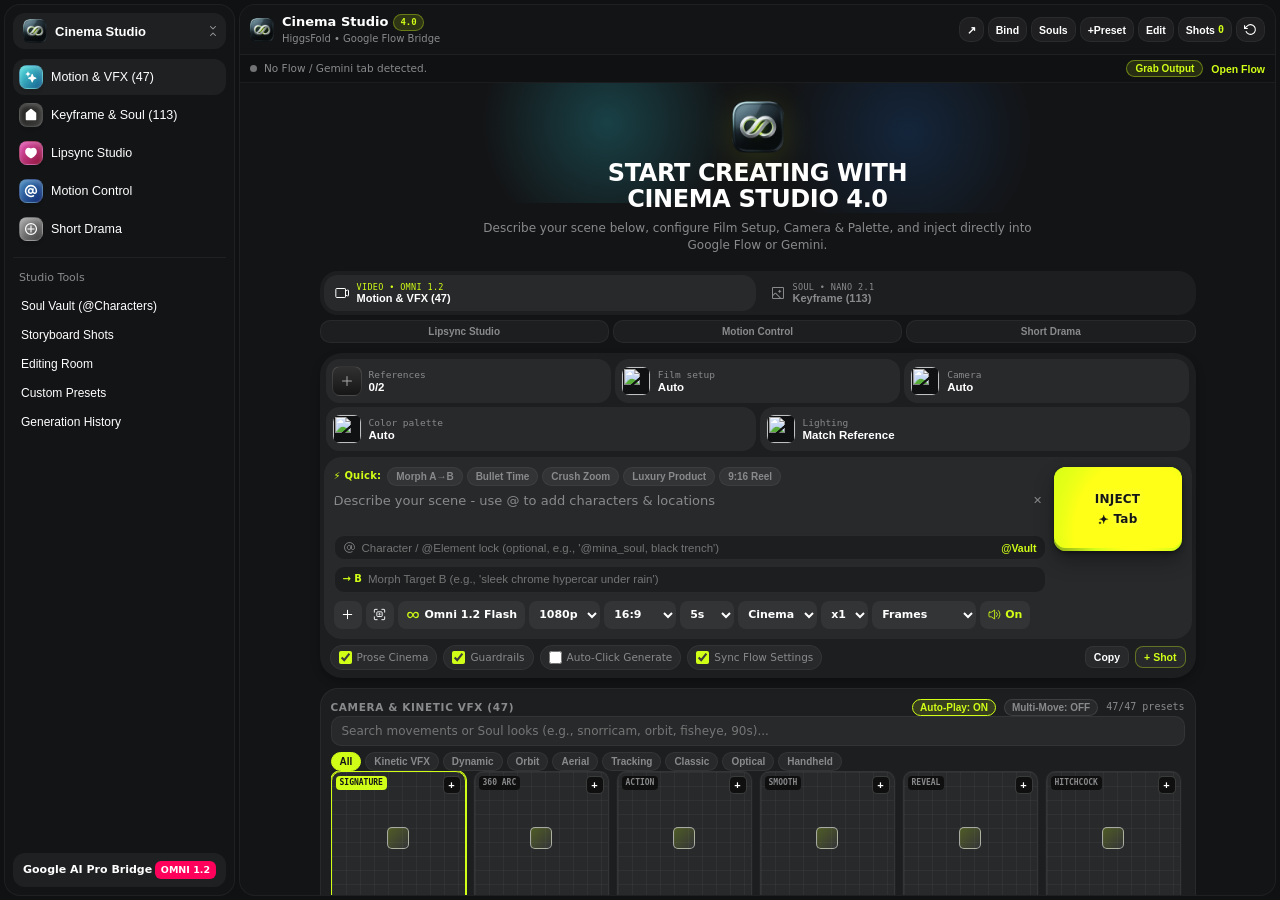
==== commit c6e7d6c9: "feat(brand): apply Nano Banana Mobius Glass Lens logo across extension icons and Studio UI" ====
--- a/sidepanel/index.html
+++ b/sidepanel/index.html
@@ -13,10 +13,7 @@
       <div class="hf-sidebar-top">
         <button id="btn-space-switcher" class="hf-space-btn" type="button">
           <span class="hf-brand-svg">
-            <svg width="24" height="24" viewBox="4 0 24 24" fill="none" xmlns="http://www.w3.org/2000/svg">
-              <path fill="#D1FE17" d="M4 6a6 6 0 0 1 6-6h12a6 6 0 0 1 6 6v12a6 6 0 0 1-6 6H10a6 6 0 0 1-6-6z"></path>
-              <path fill="#1A1A1A" d="m26.02 11.805-.02-.216c-.18-2.068-1.484-5.958-5.102-5.958-2.685 0-4.713 2.734-6.502 5.145-1.428 1.93-2.666 3.586-4.027 3.586-.362-.04-.828-.225-1.114-.647-.257-.382-.324-.872-.19-1.46.209-.93 1.409-1.793 2.675-2.714.694-.49 1.409-1.01 1.904-1.51 1.428-1.42 2.151-2.449 2.151-4.105s-.885-2.48-1.628-2.832C12.682.389 10.502.8 9.112 2.035c-.209.196-.419.382-.61.558C7.104 3.877 6.163 4.75 4 4.083v2.685c2.865 1.303 5.274-1.186 6.188-2.332.704-.755 1.447-1.196 2-1.196h.028c.248.01.457.108.61.284.247.294.342.637.294 1.02-.104.803-.913 1.744-2.399 2.773-1.742 1.205-4.655 3.223-4.884 5.762-.17 1.822.743 3.645 2.171 4.35 3.332 1.627 5.36-1.176 7.511-4.135 1.647-2.283 3.208-4.449 5.38-4.449 1.95 0 2.674 1.666 2.674 2.715v.205l-.19.04c-4.732.862-7.312 5.428-7.312 7.535s1.733 3.91 3.865 3.91c2.495 0 5.58-2.195 6.074-8.368l.02-.226H28v-2.851zm-2.58 3.165c-.38 3.694-2.218 5.418-3.332 5.418-.505 0-1.21-.43-1.21-1.234 0-.902 1.305-3.636 4.237-4.449l.343-.088z"></path>
-            </svg>
+            <img src="../icons/icon128.png" width="24" height="24" alt="HiggsFold" />
           </span>
           <span class="hf-space-title">Cinema Studio</span>
           <svg width="6" height="10" viewBox="0 0 6 10" fill="none" class="hf-chev">
@@ -82,10 +79,7 @@
       <header class="studio-header">
         <div class="brand">
           <div class="brand-mark" aria-hidden="true">
-            <svg width="24" height="24" viewBox="4 0 24 24" fill="none" xmlns="http://www.w3.org/2000/svg">
-              <path fill="#D1FE17" d="M4 6a6 6 0 0 1 6-6h12a6 6 0 0 1 6 6v12a6 6 0 0 1-6 6H10a6 6 0 0 1-6-6z"></path>
-              <path fill="#1A1A1A" d="m26.02 11.805-.02-.216c-.18-2.068-1.484-5.958-5.102-5.958-2.685 0-4.713 2.734-6.502 5.145-1.428 1.93-2.666 3.586-4.027 3.586-.362-.04-.828-.225-1.114-.647-.257-.382-.324-.872-.19-1.46.209-.93 1.409-1.793 2.675-2.714.694-.49 1.409-1.01 1.904-1.51 1.428-1.42 2.151-2.449 2.151-4.105s-.885-2.48-1.628-2.832C12.682.389 10.502.8 9.112 2.035c-.209.196-.419.382-.61.558C7.104 3.877 6.163 4.75 4 4.083v2.685c2.865 1.303 5.274-1.186 6.188-2.332.704-.755 1.447-1.196 2-1.196h.028c.248.01.457.108.61.284.247.294.342.637.294 1.02-.104.803-.913 1.744-2.399 2.773-1.742 1.205-4.655 3.223-4.884 5.762-.17 1.822.743 3.645 2.171 4.35 3.332 1.627 5.36-1.176 7.511-4.135 1.647-2.283 3.208-4.449 5.38-4.449 1.95 0 2.674 1.666 2.674 2.715v.205l-.19.04c-4.732.862-7.312 5.428-7.312 7.535s1.733 3.91 3.865 3.91c2.495 0 5.58-2.195 6.074-8.368l.02-.226H28v-2.851zm-2.58 3.165c-.38 3.694-2.218 5.418-3.332 5.418-.505 0-1.21-.43-1.21-1.234 0-.902 1.305-3.636 4.237-4.449l.343-.088z"></path>
-            </svg>
+            <img src="../icons/icon128.png" width="24" height="24" alt="" />
           </div>
           <div class="brand-text">
             <h1>Cinema Studio <span class="version-pill">4.0</span></h1>
@@ -137,7 +131,7 @@
         <div class="hf-glow-left"></div>
         <div class="hf-glow-right"></div>
         <div class="hf-hero-content">
-          <img class="hf-hero-thumb" src="https://static.higgsfield.ai/ai-discord/chatThumbnail.png" alt="" />
+          <img class="hf-hero-thumb" src="../icons/hero-logo.png" alt="HiggsFold Studio" />
           <h2 class="hf-hero-title">START CREATING WITH<br />CINEMA STUDIO 4.0</h2>
           <p class="hf-hero-sub">Describe your scene below, configure Film Setup, Camera &amp; Palette, and inject directly into Google Flow or Gemini.</p>
         </div>
@@ -281,7 +275,9 @@
                   <svg width="15" height="15" viewBox="0 0 24 24" fill="none"><path d="M8.25 20.25H4.75a1 1 0 0 1-1-1v-3.5m12 4.5h3.5a1 1 0 0 0 1-1v-3.5M3.75 8.25v-3.5a1 1 0 0 1 1-1h3.5m7.5 0h3.5a1 1 0 0 1 1 1v3.5" stroke="currentColor" stroke-width="1.5" stroke-linecap="round" stroke-linejoin="round"></path><rect x="7.75" y="7.75" width="8.5" height="7.5" rx="1" stroke="currentColor" stroke-width="1.5"></rect><circle cx="12" cy="11.5" r="1.1" stroke="currentColor" stroke-width="1.4"></circle></svg>
                 </button>
                 <div class="hf-model-pill" title="Target Google AI Pro Engine">
-                  <svg width="13" height="13" viewBox="0 0 16 16" fill="none"><path d="m13.514 7.896-.01-.115c-.1-1.103-.818-3.178-2.809-3.178-1.477 0-2.593 1.458-3.578 2.744-.786 1.03-1.466 1.913-2.216 1.913a.865.865 0 0 1-.613-.345c-.141-.204-.178-.465-.104-.779.115-.496.775-.956 1.472-1.448.382-.26.775-.538 1.047-.804.786-.758 1.184-1.307 1.184-2.19s-.487-1.322-.895-1.51c-.818-.377-2.017-.157-2.782.501-.115.105-.23.204-.335.298-.77.685-1.289 1.15-2.478.794V5.21c1.577.696 2.902-.632 3.405-1.243.388-.403.796-.638 1.1-.638h.016a.46.46 0 0 1 .335.152c.136.157.189.34.163.543-.058.429-.503.93-1.32 1.48-.96.642-2.562 1.719-2.688 3.072-.094.972.408 1.944 1.194 2.32 1.834.868 2.95-.627 4.134-2.205.906-1.218 1.765-2.373 2.96-2.373 1.073 0 1.472.889 1.472 1.448v.11l-.105.02c-2.604.46-4.024 2.896-4.024 4.02 0 1.123.954 2.085 2.127 2.085 1.373 0 3.07-1.17 3.342-4.463l.011-.12h1.084V7.896h-1.09Zm-1.42 1.688c-.21 1.97-1.22 2.89-1.833 2.89-.278 0-.666-.23-.666-.659 0-.48.718-1.939 2.331-2.372l.19-.047-.022.188Z" fill="#D1FE17"></path></svg>
+                  <svg width="14" height="14" viewBox="0 0 24 24" fill="none">
+                    <path d="M7.5 16.5a4.5 4.5 0 1 1 0-9c2.5 0 4.5 4.5 4.5 4.5s2 4.5 4.5 4.5a4.5 4.5 0 1 0 0-9c-2.5 0-4.5 4.5-4.5 4.5s-2 4.5-4.5 4.5Z" stroke="#D1FE17" stroke-width="2.1" stroke-linecap="round" stroke-linejoin="round"/>
+                  </svg>
                   <span id="hf-model-name">Omni 1.2 Flash</span>
                 </div>
 
--- a/sidepanel/styles.css
+++ b/sidepanel/styles.css
@@ -135,6 +135,14 @@
   flex-shrink: 0;
   display: grid;
   place-items: center;
+}
+
+.brand-mark img,
+.hf-brand-svg img {
+  width: 24px;
+  height: 24px;
+  border-radius: 6px;
+  display: block;
 }
 
 .brand-text {
@@ -1703,7 +1711,7 @@
     text-align: center;
     gap: 8px;
   }
-  .hf-hero-thumb { width: 44px; height: 44px; border-radius: 12px; }
+  .hf-hero-thumb { width: 52px; height: 52px; border-radius: 12px; filter: drop-shadow(0 6px 16px rgba(209, 254, 23, 0.14)); }
   .hf-hero-title {
     font-family: var(--font-grotesk);
     font-size: 24px;
